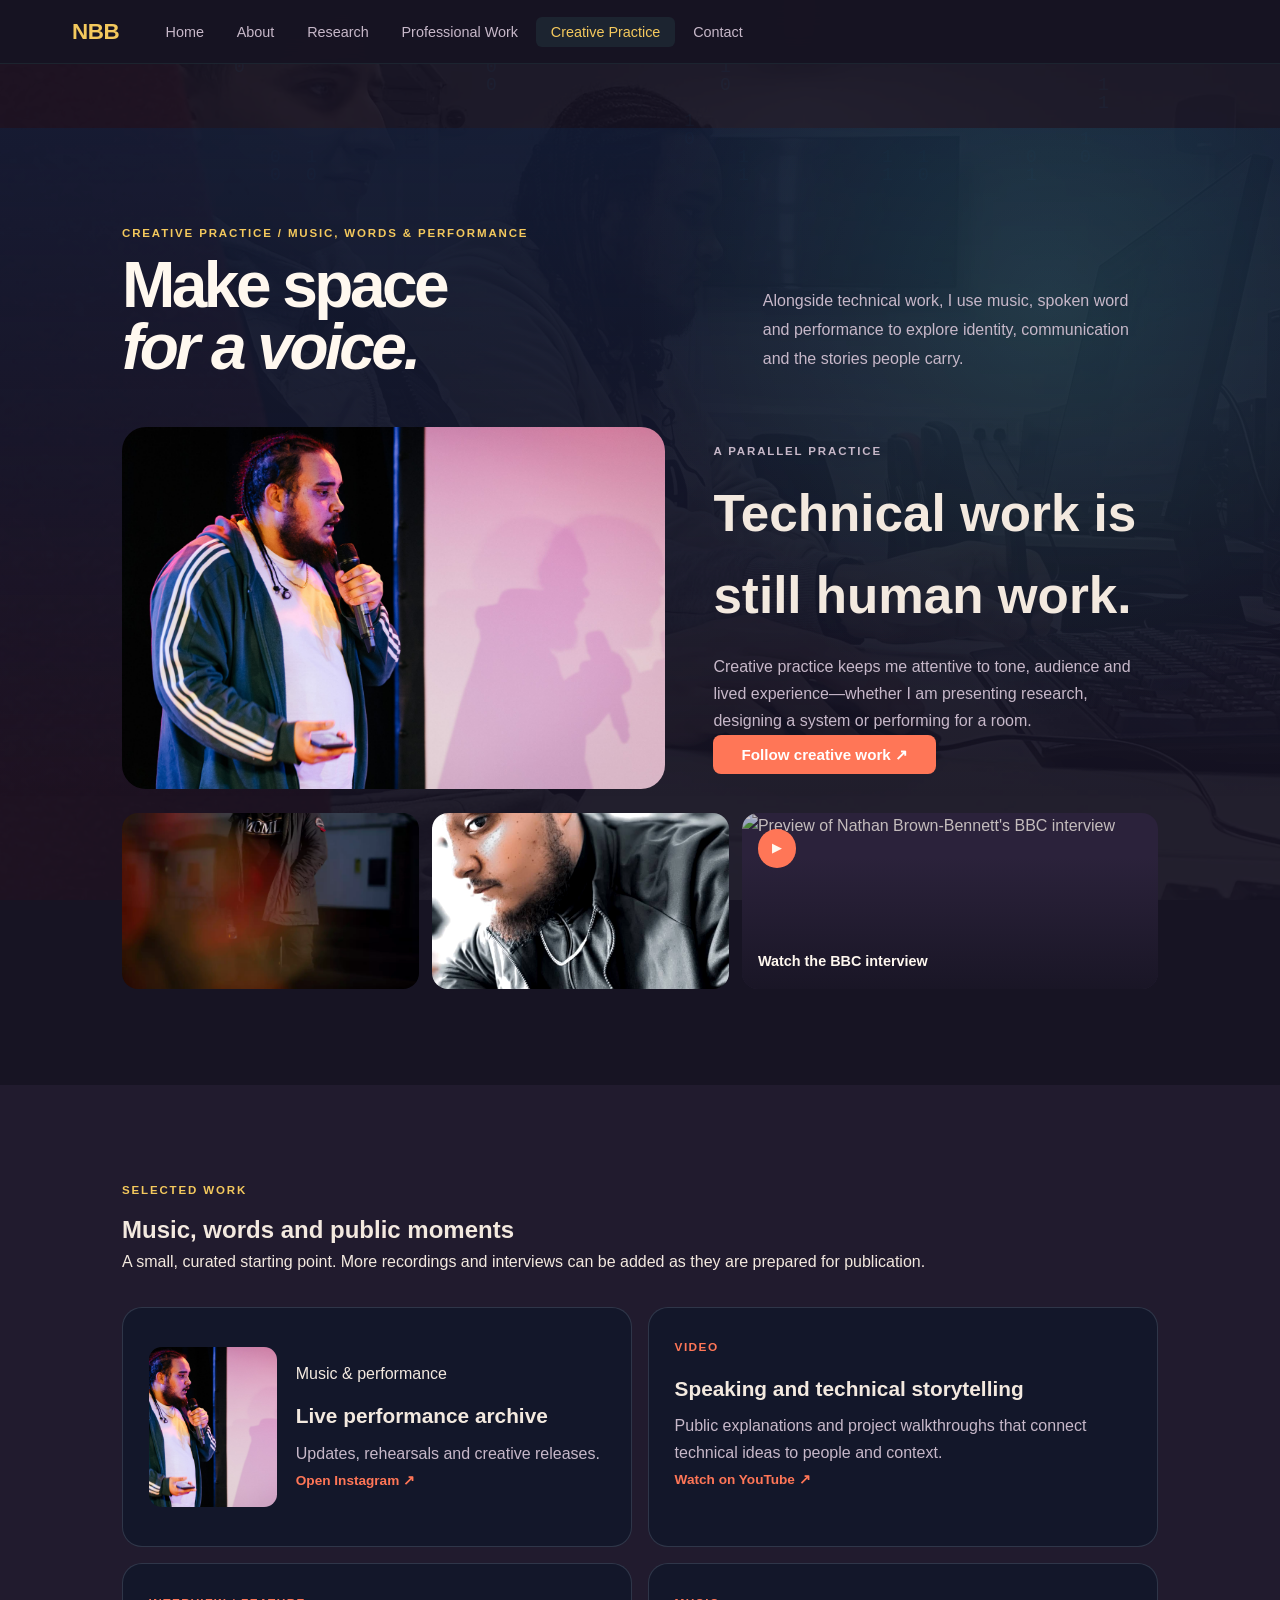
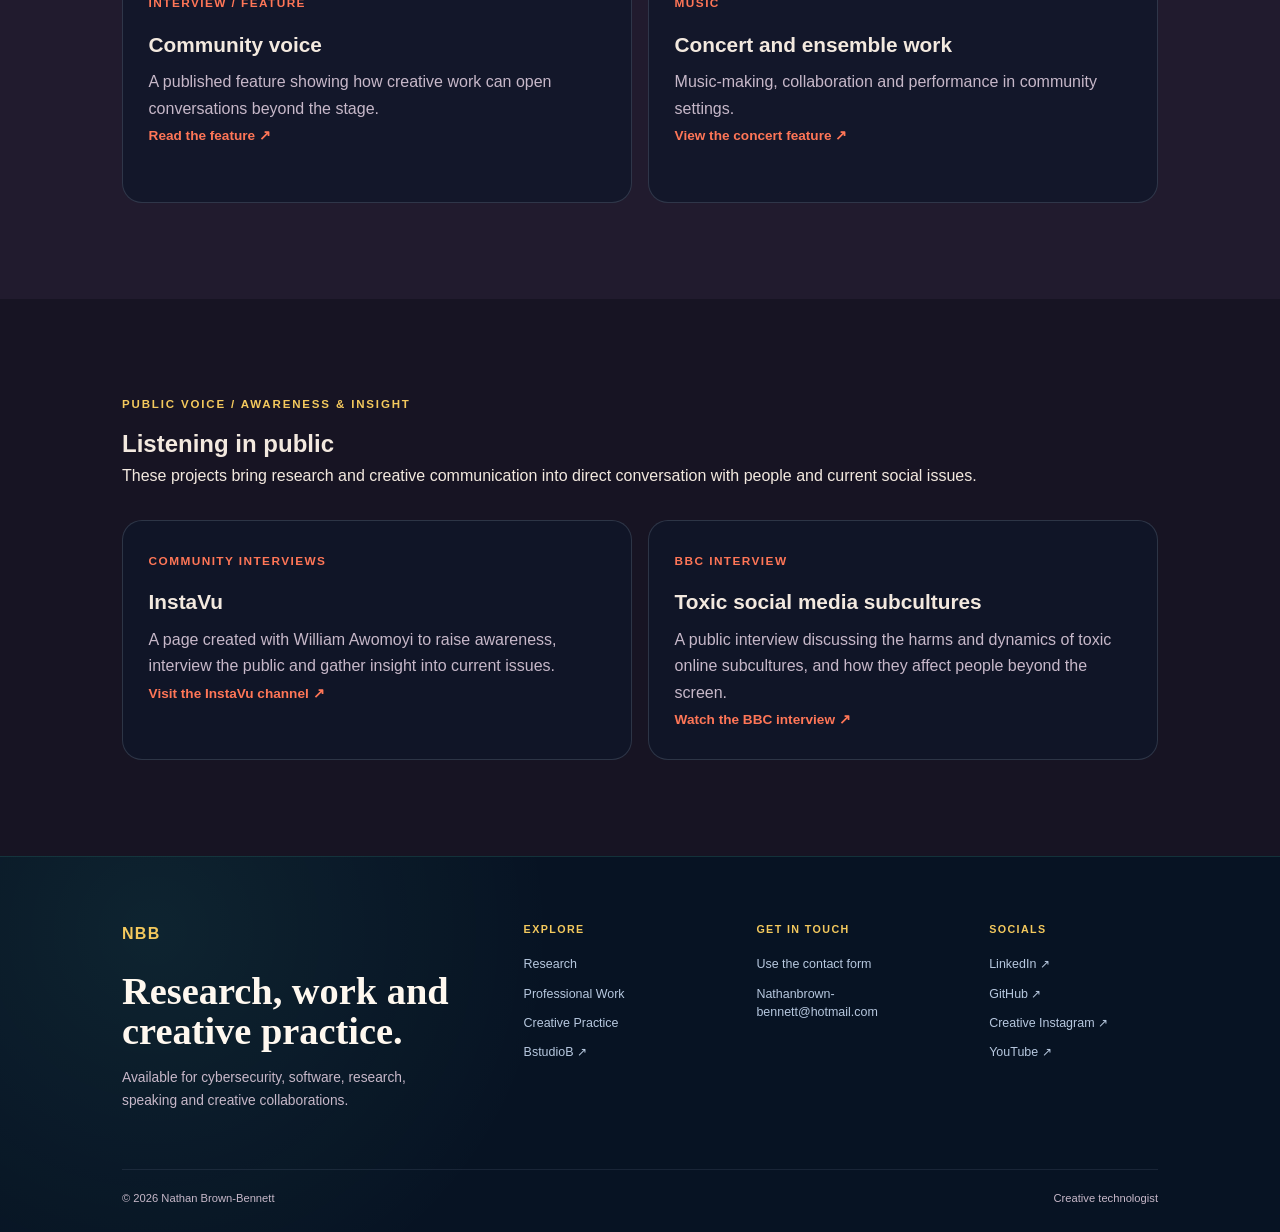
==== creative-practice.html @ 13ee7337 "Add expressive visual system and media-led creative page" ====
<!DOCTYPE html>
<html lang="en"><head><meta charset="UTF-8"><meta name="viewport" content="width=device-width, initial-scale=1.0"><title>Creative Practice — Nathan Brown-Bennett</title><meta name="description" content="Music, spoken word, performances, interviews and creative work by Nathan Brown-Bennett."><meta name="theme-color" content="#0a192f"><link rel="canonical" href="https://nathanbrownbennett.github.io/NathanBrown-Bennett/creative-practice.html"><link rel="icon" href="assets/logo.svg" type="image/svg+xml"><link rel="stylesheet" href="styles.css"></head>
<body id="top"><canvas id="matrix-bg" aria-hidden="true"></canvas><div id="background-fader" aria-hidden="true"></div>
<nav id="navbar" role="navigation" aria-label="Main navigation"><div class="nav-container"><a href="index.html" class="nav-logo" aria-label="Nathan Brown-Bennett — Home">NBB</a><ul class="nav-links" role="list"><li><a href="index.html">Home</a></li><li><a href="index.html#about">About</a></li><li><a href="research.html">Research</a></li><li><a href="professional-work.html">Professional Work</a></li><li><a href="creative-practice.html" aria-current="page">Creative Practice</a></li><li><a href="index.html#contact">Contact</a></li></ul><button class="hamburger" id="hamburger" aria-label="Toggle navigation menu" aria-expanded="false" aria-controls="mobile-nav"><span></span><span></span><span></span></button></div></nav>
<nav class="mobile-nav" id="mobile-nav" aria-label="Mobile navigation" aria-hidden="true"><ul role="list"><li><a href="index.html" class="mobile-nav-link">Home</a></li><li><a href="research.html" class="mobile-nav-link">Research</a></li><li><a href="professional-work.html" class="mobile-nav-link">Professional Work</a></li><li><a href="creative-practice.html" class="mobile-nav-link" aria-current="page">Creative Practice</a></li><li><a href="index.html#contact" class="mobile-nav-link">Contact</a></li></ul></nav>
<main id="main-content" class="standalone-main" tabindex="-1"><section class="section creative-hero-section"><div class="container"><div class="research-heading fade-in"><div><p class="projects-eyebrow">Creative practice / Music, words &amp; performance</p><h1 class="projects-statement">Make space<br><em>for a voice.</em></h1></div><p class="research-intro">Alongside technical work, I use music, spoken word and performance to explore identity, communication and the stories people carry.</p></div><div class="creative-feature"><figure class="creative-portrait fade-in"><img src="assets/Background_Images/performance.JPG" alt="Nathan Brown-Bennett performing on stage" loading="lazy" decoding="async"></figure><div class="creative-feature-copy fade-in"><p class="projects-eyebrow">A parallel practice</p><h2>Technical work is still human work.</h2><p>Creative practice keeps me attentive to tone, audience and lived experience—whether I am presenting research, designing a system or performing for a room.</p><a class="btn btn-primary" href="https://www.instagram.com/n.brown02/" target="_blank" rel="noopener">Follow creative work ↗</a></div></div><div class="creative-photo-strip" aria-label="Creative practice photo gallery"><img src="assets/Background_Images/standing.webp" alt="Nathan Brown-Bennett in a portrait setting" loading="lazy"><img src="assets/Background_Images/bw.JPG" alt="Black and white creative portrait" loading="lazy"><a class="creative-video-tile" href="https://youtu.be/M8S9Bp2-tac?is=MH3le7gIQFulHeWW" target="_blank" rel="noopener"><img src="https://img.youtube.com/vi/M8S9Bp2-tac/hqdefault.jpg" alt="Preview of Nathan Brown-Bennett's BBC interview"><span class="creative-play" aria-hidden="true">▶</span><strong>Watch the BBC interview</strong></a></div></div></section>
<section class="section section-alt"><div class="container"><div class="section-heading fade-in"><div><p class="projects-eyebrow">Selected work</p><h2>Music, words and public moments</h2></div><p>A small, curated starting point. More recordings and interviews can be added as they are prepared for publication.</p></div><div class="creative-grid"><a class="creative-card creative-card-image fade-in" href="https://www.instagram.com/n.brown02/" target="_blank" rel="noopener"><img src="assets/Background_Images/performance.JPG" alt="Performance photography"><div><span>Music &amp; performance</span><h3>Live performance archive</h3><p>Updates, rehearsals and creative releases.</p><b>Open Instagram ↗</b></div></a><a class="creative-card fade-in" href="https://youtu.be/2_rwCbVFsDY?si=COd9ZLzcPHIm7auT" target="_blank" rel="noopener"><span>Video</span><h3>Speaking and technical storytelling</h3><p>Public explanations and project walkthroughs that connect technical ideas to people and context.</p><b>Watch on YouTube ↗</b></a><a class="creative-card fade-in" href="https://www.croydonites.com/post/review-croydonbites" target="_blank" rel="noopener"><span>Interview / feature</span><h3>Community voice</h3><p>A published feature showing how creative work can open conversations beyond the stage.</p><b>Read the feature ↗</b></a><a class="creative-card fade-in" href="https://www.thecedarsschool.org.uk/cedars-music-concert/utm_sourcerssutm_mediumrssutm_campaign=cedars-music-concert" target="_blank" rel="noopener"><span>Music</span><h3>Concert and ensemble work</h3><p>Music-making, collaboration and performance in community settings.</p><b>View the concert feature ↗</b></a></div></div></section>
<section class="section public-voice-section"><div class="container"><div class="section-heading fade-in"><div><p class="projects-eyebrow">Public voice / Awareness &amp; insight</p><h2>Listening in public</h2></div><p>These projects bring research and creative communication into direct conversation with people and current social issues.</p></div><div class="creative-grid"><a class="creative-card fade-in" href="https://youtube.com/@instavu_1337?si=KPwT5nlYn38e6hPu" target="_blank" rel="noopener"><span>Community interviews</span><h3>InstaVu</h3><p>A page created with William Awomoyi to raise awareness, interview the public and gather insight into current issues.</p><b>Visit the InstaVu channel ↗</b></a><a class="creative-card fade-in" href="https://youtu.be/M8S9Bp2-tac?is=MH3le7gIQFulHeWW" target="_blank" rel="noopener"><span>BBC interview</span><h3>Toxic social media subcultures</h3><p>A public interview discussing the harms and dynamics of toxic online subcultures, and how they affect people beyond the screen.</p><b>Watch the BBC interview ↗</b></a></div></div></section></main>
<footer class="site-footer"><div class="container"><div class="footer-grid"><div class="footer-intro"><a class="footer-logo" href="index.html">NBB</a><h2>Research, work and creative practice.</h2><p>Available for cybersecurity, software, research, speaking and creative collaborations.</p></div><div class="footer-column"><p class="footer-label">Explore</p><a href="research.html">Research</a><a href="professional-work.html">Professional Work</a><a href="creative-practice.html" aria-current="page">Creative Practice</a><a href="https://bstudiob.co.uk/" target="_blank" rel="noopener">BstudioB ↗</a></div><div class="footer-column"><p class="footer-label">Get in touch</p><a href="index.html#contact">Use the contact form</a><a href="mailto:Nathanbrown-bennett@hotmail.com">Nathanbrown-bennett@hotmail.com</a></div><div class="footer-column footer-socials"><p class="footer-label">Socials</p><a href="https://www.linkedin.com/in/nathanbrown-bennett/" target="_blank" rel="noopener">LinkedIn ↗</a><a href="https://github.com/NathanBrownBennett" target="_blank" rel="noopener">GitHub ↗</a><a href="https://www.instagram.com/n.brown02/" target="_blank" rel="noopener">Creative Instagram ↗</a><a href="https://youtu.be/2_rwCbVFsDY?si=COd9ZLzcPHIm7auT" target="_blank" rel="noopener">YouTube ↗</a></div></div><div class="footer-bottom"><p>&copy; 2026 Nathan Brown-Bennett</p><p>Creative technologist</p></div></div></footer><a class="back-to-top" href="#top" aria-label="Back to top"><span aria-hidden="true">↑</span></a><script src="script.js"></script><script src="matrix-bg.js"></script></body></html>
---- styles.css ----
/* ============================================================
   Design Tokens
   ============================================================ */
:root {
  --bg:          #171423;
  --bg-alt:      #211b2e;
  --card:        #2b223b;
  --card-border: rgba(255, 255, 255, 0.07);
  --accent:      #ff7657;
  --accent-dark: #c85243;
  --accent2:     #f4c95d;
  --text:        #f3e9df;
  --text-muted:  #c7b8c9;
  --white:       #fff8ef;
  --nav-h:       64px;
  --radius:      12px;
  --shadow:      0 4px 24px rgba(0, 0, 0, 0.35);
  --shadow-lg:   0 8px 40px rgba(0, 0, 0, 0.45);
  --transition:  0.25s ease;
}

/* Personal portfolio routes */
.work-path-creative { background:linear-gradient(145deg,rgba(117,87,171,.18),rgba(10,25,47,.72)); }
.capability-grid { display:grid; grid-template-columns:repeat(4,1fr); gap:1rem; margin-top:3rem; }
.capability-card { padding:1.5rem; border:1px solid rgba(148,163,184,.22); border-radius:1.25rem; background:rgba(15,23,42,.72); min-height:12rem; }
.capability-card > span,.creative-card > span { color:var(--accent,#38bdf8); font-size:.74rem; font-weight:700; letter-spacing:.12em; text-transform:uppercase; }
.capability-card h2 { margin:.9rem 0 .6rem; font-size:1.2rem; }
.capability-card p,.creative-card p { color:var(--text-muted); line-height:1.65; }
.professional-timeline { display:grid; gap:0; margin-top:2rem; }
.professional-role { display:grid; grid-template-columns:12rem 1fr; gap:2rem; padding:1.5rem 0; border-top:1px solid rgba(148,163,184,.22); }
.professional-role time { color:var(--accent,#38bdf8); font-size:.8rem; text-transform:uppercase; letter-spacing:.08em; }
.professional-role h3 { margin:0 0 .3rem; font-size:1.3rem; }
.professional-role p { max-width:48rem; color:var(--text-muted); line-height:1.65; }
.professional-cta { margin-top:3rem; padding:2rem; border:1px solid rgba(56,189,248,.3); border-radius:1.25rem; background:linear-gradient(135deg,rgba(14,116,144,.18),rgba(15,23,42,.72)); }
.professional-cta h2 { margin-top:0; }
.professional-cta .btn { margin:.5rem .5rem 0 0; }
.creative-feature { display:grid; grid-template-columns:minmax(0,1.1fr) minmax(0,.9fr); gap:3rem; align-items:center; margin-top:3rem; }
.creative-hero-section { background:radial-gradient(circle at 82% 18%,rgba(100,255,218,.12),transparent 26rem),linear-gradient(180deg,rgba(17,34,64,.55),transparent 70%); }
.creative-hero-section .research-heading,.professional-hero .research-heading { align-items:end; }
.creative-hero-section .research-intro,.professional-hero .research-intro { max-width:34rem; }
.creative-portrait { margin:0; border-radius:1.5rem; overflow:hidden; max-height:34rem; }
.creative-portrait img { width:100%; height:100%; object-fit:cover; object-position:center; display:block; }
.creative-photo-strip { display:grid; grid-template-columns:1fr 1fr 1.4fr; gap:.8rem; margin-top:1.5rem; }
.creative-photo-strip > img,.creative-video-tile { width:100%; height:11rem; object-fit:cover; border-radius:1rem; }
.creative-photo-strip > img { filter:saturate(1.08) contrast(1.03); }
.creative-video-tile { position:relative; display:flex; align-items:flex-end; overflow:hidden; color:#fff8ef; background:#2b223b; }
.creative-video-tile img { position:absolute; inset:0; width:100%; height:100%; object-fit:cover; opacity:.72; transition:transform .3s ease,opacity .3s ease; }
.creative-video-tile::after { content:''; position:absolute; inset:0; background:linear-gradient(180deg,transparent 25%,rgba(23,20,35,.88)); }
.creative-video-tile strong { position:relative; z-index:1; padding:1rem; font-size:.9rem; }
.creative-play { position:absolute; z-index:1; left:1rem; top:1rem; display:grid; place-items:center; width:2.4rem; height:2.4rem; border-radius:50%; background:var(--accent); color:#fff8ef; font-size:.8rem; }
.creative-video-tile:hover img { transform:scale(1.05); opacity:.9; }
.creative-feature-copy h2 { font-size:clamp(2rem,4vw,3.5rem); margin:.7rem 0 1rem; }
.creative-feature-copy p { color:var(--text-muted); line-height:1.7; max-width:34rem; }
.creative-grid { display:grid; grid-template-columns:repeat(2,1fr); gap:1rem; margin-top:2rem; }
.creative-card { display:block; min-height:15rem; padding:1.6rem; border:1px solid rgba(148,163,184,.22); border-radius:1.25rem; background:rgba(15,23,42,.72); transition:transform .25s ease,border-color .25s ease; }
.creative-card:focus-visible,.work-path:focus-visible,.capability-card:focus-visible { outline:2px solid var(--accent2); outline-offset:4px; }
.creative-card:hover { transform:translateY(-4px); border-color:rgba(56,189,248,.65); }
.creative-card h3 { margin:.8rem 0 .5rem; font-size:1.3rem; }
.creative-card b { color:var(--accent,#38bdf8); font-size:.85rem; }
.creative-card-image { display:grid; grid-template-columns:8rem 1fr; gap:1.2rem; align-items:center; }
.creative-card-image img { width:8rem; height:10rem; object-fit:cover; border-radius:.8rem; }
@media (max-width:900px) { .capability-grid { grid-template-columns:repeat(2,1fr); } .creative-feature { grid-template-columns:1fr; gap:1.5rem; } }
@media (max-width:620px) { .capability-grid,.creative-grid { grid-template-columns:1fr; } .professional-role { grid-template-columns:1fr; gap:.6rem; } .creative-card-image { grid-template-columns:6rem 1fr; } .creative-card-image img { width:6rem; height:8rem; } .creative-photo-strip { grid-template-columns:1fr 1fr; } .creative-video-tile { grid-column:1 / -1; } }

/* ============================================================
   Reset / Base
   ============================================================ */
*, *::before, *::after {
  box-sizing: border-box;
  margin: 0;
  padding: 0;
}

html {
  scroll-behavior: smooth;
}

body {
  background: var(--bg);
  font-family: 'Inter', Arial, sans-serif;
  color: var(--text);
  line-height: 1.6;
  overflow-x: hidden;
  min-height: 100vh;
}

a {
  color: inherit;
  text-decoration: none;
}

a:focus-visible,
button:focus-visible {
  outline: 2px solid var(--accent2);
  outline-offset: 3px;
}

#main-content:focus {
  outline: none;
}

img {
  max-width: 100%;
  height: auto;
  display: block;
}

ul {
  list-style: none;
}

/* ============================================================
   Background layers
   ============================================================ */
#matrix-bg {
  position: fixed;
  inset: 0;
  width: 100vw;
  height: 100vh;
  z-index: 0;
  pointer-events: none;
  /* Very subtle — keeps the cybersecurity aesthetic without distracting from content */
  opacity: 0.05;
}

#background-fader {
  position: fixed;
  inset: 0;
  width: 100vw;
  height: 100vh;
  z-index: 0;
  background-size: cover;
  background-position: center;
  background-repeat: no-repeat;
  opacity: 0.06;
  transition: opacity 1.2s cubic-bezier(0.4, 0, 0.2, 1);
  pointer-events: none;
}

#background-fader.fade-out {
  opacity: 0;
}

body > *:not(#matrix-bg):not(#background-fader) {
  position: relative;
  z-index: 1;
}

.home-page #projects,
.home-page #research,
.home-page #updates {
  display: none !important;
}

/* ============================================================
   Navigation
   ============================================================ */
#navbar {
  position: fixed;
  top: 0;
  left: 0;
  right: 0;
  height: var(--nav-h);
  background: rgba(23, 20, 35, 0.94);
  backdrop-filter: blur(14px);
  -webkit-backdrop-filter: blur(14px);
  border-bottom: 1px solid rgba(100, 255, 218, 0.07);
  z-index: 1000;
  transition: box-shadow var(--transition);
  isolation: isolate;
}

#navbar.scrolled {
  box-shadow: 0 4px 20px rgba(0, 0, 0, 0.3);
}

.nav-container {
  max-width: 1200px;
  height: 100%;
  margin: 0 auto;
  padding: 0 2rem;
  display: flex;
  align-items: center;
  gap: 2rem;
  min-width: 0;
}

.nav-logo {
  font-size: 1.4rem;
  font-weight: 900;
  color: var(--accent2);
  letter-spacing: -0.02em;
  flex-shrink: 0;
  transition: opacity var(--transition);
}

.nav-logo:hover {
  opacity: 0.8;
}

.nav-links {
  display: flex;
  gap: 0.25rem;
  flex: 1;
}

.nav-links a {
  color: var(--text-muted);
  font-size: 0.9rem;
  font-weight: 500;
  padding: 0.45rem 0.9rem;
  border-radius: 6px;
  transition: color var(--transition), background var(--transition);
}

.nav-links a:hover,
.nav-links a[aria-current="location"],
.nav-links a[aria-current="page"] {
  color: var(--accent2);
  background: rgba(100, 255, 218, 0.07);
}

.nav-social {
  display: flex;
  gap: 1rem;
  align-items: center;
}

.nav-icon-link {
  width: 30px;
  height: 30px;
  display: inline-flex;
  align-items: center;
  justify-content: center;
  flex-shrink: 0;
}

.nav-icon-link svg {
  width: 100%;
  height: 100%;
  fill: var(--text-muted);
  transition: fill var(--transition);
}

.nav-icon-link:hover svg {
  fill: var(--accent2);
}

/* Hamburger */
.hamburger {
  display: none;
  flex-direction: column;
  gap: 5px;
  background: none;
  border: none;
  cursor: pointer;
  padding: 6px;
  margin-left: auto;
  flex-shrink: 0;
}

.hamburger span {
  display: block;
  width: 24px;
  height: 2px;
  background: var(--text);
  border-radius: 2px;
  transition: transform var(--transition), opacity var(--transition);
}

.hamburger.active span:nth-child(1) {
  transform: translateY(7px) rotate(45deg);
}

.hamburger.active span:nth-child(2) {
  opacity: 0;
}

.hamburger.active span:nth-child(3) {
  transform: translateY(-7px) rotate(-45deg);
}

/* Mobile nav */
.mobile-nav {
  display: none;
  position: fixed;
  top: var(--nav-h);
  left: 0;
  right: 0;
  background: #171423;
  backdrop-filter: blur(14px);
  -webkit-backdrop-filter: blur(14px);
  border-bottom: 1px solid rgba(100, 255, 218, 0.08);
  z-index: 999;
  padding: 0.5rem 0 1rem;
  max-height: calc(100dvh - var(--nav-h));
  overflow-y: auto;
  overscroll-behavior: contain;
  box-shadow: 0 18px 32px rgba(0, 0, 0, 0.28);
}

.mobile-nav.open {
  display: block;
}

.mobile-nav ul {
  display: flex;
  flex-direction: column;
}

.mobile-nav-link {
  display: block;
  padding: 1.05rem 2rem;
  color: var(--text);
  font-size: 1.05rem;
  font-weight: 500;
  border-bottom: 1px solid rgba(255, 255, 255, 0.05);
  transition: color var(--transition), background var(--transition);
}

body.nav-open { overflow: hidden; }

.mobile-nav-link:hover,
.mobile-nav-link[aria-current="location"],
.mobile-nav-link[aria-current="page"] {
  color: var(--accent2);
  background: rgba(100, 255, 218, 0.05);
}

.mobile-nav-social {
  display: flex;
  gap: 1.5rem;
  padding: 1rem 2rem 0;
}

.mobile-nav-social .nav-icon-link {
  width: 26px;
  height: 26px;
}

/* ============================================================
   Shared layout helpers
   ============================================================ */
.container {
  max-width: 1100px;
  margin: 0 auto;
  padding: 0 2rem;
}

.section {
  padding: 6rem 0;
  scroll-margin-top: var(--nav-h);
}

.section-alt {
  background: var(--bg-alt);
}

.section-title {
  font-size: clamp(1.8rem, 4vw, 2.6rem);
  font-weight: 900;
  color: var(--white);
  margin-bottom: 0.6rem;
  display: inline-block;
  position: relative;
}

.section-title::after {
  content: '';
  display: block;
  margin-top: 0.45rem;
  width: 56px;
  height: 3px;
  background: var(--accent2);
  border-radius: 2px;
}

.section-subtitle {
  color: var(--text-muted);
  font-size: 1rem;
  margin-bottom: 2.5rem;
  max-width: 640px;
  line-height: 1.7;
}

.subsection-title {
  font-size: 1.2rem;
  font-weight: 700;
  color: var(--text);
  margin: 2.5rem 0 1.25rem;
  padding-left: 0.75rem;
  border-left: 3px solid var(--accent);
}

/* ============================================================
   Work directory
   ============================================================ */
.work-directory {
  background:
    radial-gradient(circle at 15% 15%, rgba(100, 255, 218, 0.08), transparent 28rem),
    linear-gradient(180deg, rgba(44, 31, 55, 0.96), rgba(23, 20, 35, 0.98));
  border-bottom: 1px solid rgba(136, 146, 176, 0.1);
  border-top: 1px solid rgba(136, 146, 176, 0.1);
}

.work-directory-heading {
  margin-bottom: 2rem;
  max-width: 760px;
}

.work-directory-heading h2 {
  color: var(--white);
  font-size: clamp(2rem, 4vw, 3.5rem);
  font-weight: 900;
  letter-spacing: -0.045em;
  line-height: 1.02;
  margin-bottom: 1rem;
}

.work-directory-heading > p:last-child {
  color: var(--text-muted);
  line-height: 1.75;
  max-width: 680px;
}

.work-paths {
  display: grid;
  gap: 1rem;
  grid-template-columns: repeat(2, minmax(0, 1fr));
}

.work-path {
  background: linear-gradient(145deg, rgba(24, 44, 74, 0.96), rgba(10, 28, 50, 0.98));
  border: 1px solid rgba(136, 146, 176, 0.2);
  border-radius: 18px;
  display: flex;
  flex-direction: column;
  min-height: 310px;
  overflow: hidden;
  padding: clamp(1.5rem, 4vw, 2.5rem);
  position: relative;
  transition: border-color var(--transition), box-shadow var(--transition), transform var(--transition);
}

.work-path::before {
  background: var(--path-accent);
  content: '';
  height: 3px;
  inset: 0 0 auto;
  position: absolute;
}

.work-path-projects {
  --path-accent: #f4c95d;
}

.work-path-research {
  --path-accent: #ff7657;
}

.work-path-creative {
  --path-accent: #c084fc;
  background: linear-gradient(145deg, rgba(70, 39, 83, 0.96), rgba(30, 23, 45, 0.98));
}

.work-path:hover {
  border-color: var(--path-accent);
  box-shadow: 0 18px 45px rgba(0, 0, 0, 0.28);
  transform: translateY(-4px);
}

.work-path-number {
  color: var(--path-accent);
  font-size: 0.78rem;
  font-weight: 900;
  letter-spacing: 0.14em;
  margin-bottom: 2.5rem;
}

.work-path-meta {
  color: var(--text-muted);
  font-size: 0.7rem;
  font-weight: 800;
  letter-spacing: 0.1em;
  margin-bottom: 0.65rem;
  text-transform: uppercase;
}

.work-path h3 {
  color: var(--white);
  font-family: 'Playfair Display', Georgia, serif;
  font-size: clamp(2rem, 4vw, 3rem);
  line-height: 1;
  margin-bottom: 1rem;
}

.work-path > p:not(.work-path-meta) {
  color: var(--text-muted);
  line-height: 1.7;
  max-width: 520px;
}

.work-path-action {
  color: var(--path-accent);
  font-size: 0.86rem;
  font-weight: 800;
  margin-top: auto;
  padding-top: 1.5rem;
}

.section-next-link {
  align-items: center;
  border-top: 1px solid rgba(136, 146, 176, 0.18);
  display: flex;
  justify-content: space-between;
  margin-top: 4rem;
  padding: 1.5rem 0 0;
}

.section-next-link > span {
  color: var(--text-muted);
  font-size: 0.72rem;
  font-weight: 800;
  letter-spacing: 0.12em;
  text-transform: uppercase;
}

.section-next-link strong {
  color: var(--accent2);
  font-size: clamp(1rem, 2vw, 1.25rem);
}

.section-next-link:hover strong {
  text-decoration: underline;
  text-underline-offset: 0.3em;
}

.back-to-top {
  align-items: center;
  background: rgba(17, 34, 64, 0.94);
  border: 1px solid rgba(100, 255, 218, 0.45);
  border-radius: 999px;
  bottom: 1.25rem;
  color: var(--accent2);
  display: flex;
  height: 44px;
  justify-content: center;
  opacity: 0;
  pointer-events: none;
  position: fixed;
  right: 1.25rem;
  transform: translateY(10px);
  transition: opacity var(--transition), transform var(--transition), background var(--transition);
  width: 44px;
  z-index: 900;
}

body > .back-to-top {
  position: fixed !important;
}

.back-to-top.visible {
  opacity: 1;
  pointer-events: auto;
  transform: none;
}

.back-to-top:hover {
  background: rgba(100, 255, 218, 0.12);
}

/* Buttons */
.btn {
  display: inline-flex;
  align-items: center;
  gap: 0.5rem;
  padding: 0.75rem 1.75rem;
  border-radius: 8px;
  font-family: 'Inter', Arial, sans-serif;
  font-size: 0.95rem;
  font-weight: 600;
  cursor: pointer;
  transition: all var(--transition);
  border: none;
  text-decoration: none;
  line-height: 1;
  white-space: nowrap;
}

.btn-primary {
  background: var(--accent);
  color: #fff;
}

.btn-primary:hover {
  background: var(--accent-dark);
  transform: translateY(-2px);
  box-shadow: 0 6px 20px rgba(0, 122, 204, 0.4);
}

.btn-outline {
  background: transparent;
  color: var(--accent2);
  border: 1.5px solid var(--accent2);
}

.btn-outline:hover {
  background: rgba(100, 255, 218, 0.08);
  transform: translateY(-2px);
}

/* Content remains visible without JavaScript; animation is progressive enhancement. */
.js .fade-in {
  opacity: 0;
  transform: translate3d(0, 24px, 0) scale(0.985);
  transition: opacity 0.48s cubic-bezier(0.22, 1, 0.36, 1),
    transform 0.62s cubic-bezier(0.22, 1, 0.36, 1);
  will-change: opacity, transform;
}

.js .fade-in.visible {
  opacity: 1;
  transform: translate3d(0, 0, 0) scale(1);
  will-change: auto;
}

/* ============================================================
   Hero Section
   ============================================================ */
.hero-section {
  min-height: 100vh;
  display: flex;
  align-items: center;
  padding-top: var(--nav-h);
  scroll-margin-top: 0;
}

.hero-content {
  max-width: 1100px;
  width: 100%;
  margin: 0 auto;
  padding: 3rem 2rem;
  display: flex;
  align-items: center;
  gap: 4rem;
}

.hero-image-wrap {
  flex-shrink: 0;
}

.hero-profile-pic {
  width: 260px;
  height: 260px;
  object-fit: cover;
  object-position: center top;
  border-radius: 20px;
  box-shadow: var(--shadow-lg);
  border: 2px solid rgba(100, 255, 218, 0.2);
}

.hero-text {
  flex: 1;
}

.hero-greeting {
  color: var(--accent2);
  font-size: 1.05rem;
  font-weight: 500;
  margin-bottom: 0.5rem;
  font-family: 'Inter', monospace;
}

.hero-text h1 {
  font-size: clamp(2rem, 5vw, 3.4rem);
  font-weight: 900;
  color: var(--white);
  line-height: 1.1;
  margin-bottom: 0.8rem;
}

.hero-qualification {
  font-family: 'Playfair Display', serif;
  font-size: 0.6em;
  color: var(--accent2);
  font-weight: 700;
}

.hero-subtitle {
  font-size: clamp(1rem, 2.5vw, 1.25rem);
  color: var(--text);
  margin-bottom: 0.4rem;
  font-weight: 500;
}

.hero-location {
  font-size: 0.9rem;
  color: var(--text-muted);
  margin-bottom: 2rem;
}

.hero-actions {
  display: flex;
  gap: 1rem;
  flex-wrap: wrap;
}

/* ============================================================
   About Section
   ============================================================ */
.about-grid {
  align-items: start;
  display: grid;
  gap: clamp(2rem, 5vw, 4rem);
  grid-template-columns: minmax(0, 0.9fr) minmax(0, 1.1fr);
}

.about-bio p {
  color: var(--text);
  font-size: 1.05rem;
  line-height: 1.75;
  margin-bottom: 1.2rem;
}

.about-cv-btn {
  margin-top: 0.5rem;
}

.about-experience {
  min-width: 0;
}

.about-experience > h3 {
  color: var(--white);
  font-size: 1.35rem;
  margin-bottom: 0.45rem;
}

.about-experience > p {
  color: var(--text-muted);
  font-size: 0.9rem;
  line-height: 1.65;
  margin-bottom: 1rem;
}

/* ============================================================
   Graduation milestone
   ============================================================ */
.graduation-section {
  padding-top: 1rem;
}

.graduation-card {
  background:
    radial-gradient(circle at 88% 18%, rgba(100, 255, 218, 0.16), transparent 22rem),
    linear-gradient(135deg, rgba(18, 44, 72, 0.96), rgba(7, 21, 39, 0.98));
  border: 1px solid rgba(100, 255, 218, 0.24);
  border-radius: 24px;
  box-shadow: var(--shadow-lg);
  display: grid;
  grid-template-columns: minmax(230px, 0.42fr) minmax(0, 0.58fr);
  min-height: 420px;
  overflow: hidden;
}

.graduation-image {
  background: #071425;
  margin: 0;
  min-height: 420px;
  overflow: hidden;
}

.graduation-image img {
  display: block;
  height: 100%;
  object-fit: cover;
  object-position: center 38%;
  width: 100%;
}

.graduation-copy {
  align-self: center;
  max-width: 650px;
  padding: clamp(2rem, 5vw, 4.5rem);
}

.graduation-copy h2 {
  color: var(--white);
  font-family: 'Playfair Display', serif;
  font-size: clamp(2.25rem, 4vw, 4rem);
  line-height: 1.02;
  margin: 0 0 1.25rem;
}

.graduation-copy > p:not(.projects-eyebrow) {
  color: var(--text);
  font-size: 1rem;
  line-height: 1.75;
  margin: 0 0 1rem;
}

.graduation-copy .research-text-link {
  display: inline-block;
  margin-top: 0.55rem;
}

/* ============================================================
   Experience
   ============================================================ */
.experience-disclosure {
  background: rgba(17, 34, 64, 0.55);
  border: 1px solid rgba(136, 146, 176, 0.18);
  border-radius: 14px;
  overflow: hidden;
}

.experience-disclosure summary {
  align-items: center;
  color: var(--white);
  cursor: pointer;
  display: flex;
  font-size: 1rem;
  font-weight: 800;
  justify-content: space-between;
  min-height: 68px;
  padding: 1.15rem 1.35rem;
  transition: background var(--transition), color var(--transition);
}

.experience-disclosure summary:hover,
.experience-disclosure summary:focus-visible {
  background: rgba(100, 255, 218, 0.06);
  color: var(--accent2);
}

.experience-disclosure summary::marker {
  color: var(--accent2);
}

.experience-disclosure[open] summary {
  border-bottom: 1px solid rgba(136, 146, 176, 0.18);
}

.experience-disclosure-count {
  color: var(--text-muted);
  font-size: 0.72rem;
  font-weight: 700;
  letter-spacing: 0.04em;
}

.experience-disclosure-meta {
  align-items: center;
  display: flex;
  gap: 1rem;
}

.experience-disclosure-state {
  color: var(--accent2);
  font-size: 0.68rem;
  font-weight: 800;
  letter-spacing: 0.08em;
  text-transform: uppercase;
}

.experience-state-open {
  display: none;
}

.experience-disclosure[open] .experience-state-closed {
  display: none;
}

.experience-disclosure[open] .experience-state-open {
  display: inline;
}

.experience-list {
  padding: 0 1.35rem;
}

.experience-item {
  border-bottom: 1px solid rgba(136, 146, 176, 0.18);
  display: grid;
  gap: 2rem;
  grid-template-columns: minmax(145px, 0.35fr) minmax(0, 1fr);
  padding: 1.55rem 0;
}

.experience-item time,
.experience-item > div:first-child span {
  color: var(--accent2);
  display: block;
  font-size: 0.72rem;
  font-weight: 800;
  letter-spacing: 0.04em;
  text-transform: uppercase;
}

.experience-item > div:first-child span {
  color: var(--text-muted);
  font-size: 0.62rem;
  margin-top: 0.3rem;
}

.experience-item h4 {
  color: var(--white);
  font-size: 1.05rem;
  line-height: 1.35;
}

.experience-company {
  color: var(--accent2);
  font-size: 0.78rem;
  font-weight: 700;
  margin: 0.2rem 0 0.55rem;
}

.experience-item > div:last-child > p:last-child {
  color: var(--text-muted);
  font-size: 0.86rem;
  line-height: 1.7;
  max-width: 760px;
}

/* ============================================================
   Projects Section
   ============================================================ */
.projects-carousel-wrap {
  position: relative;
  padding: 0 3rem;
  overflow: hidden;
}

.projects-carousel-track-wrap {
  overflow: hidden;
}

.carousel-track {
  display: flex;
  gap: 1.4rem;
  transition: transform 0.5s cubic-bezier(0.77, 0, 0.18, 1);
}

/* Base project card */
.project-card {
  background: var(--card);
  border-radius: var(--radius);
  padding: 1.5rem 1.25rem;
  min-width: 240px;
  max-width: 260px;
  flex-shrink: 0;
  cursor: pointer;
  border: 1px solid var(--card-border);
  transition: transform var(--transition), box-shadow var(--transition), border-color var(--transition);
}

.project-card:focus-visible {
  outline: 2px solid var(--accent2);
  outline-offset: 3px;
}

.project-card:hover {
  transform: translateY(-5px);
  box-shadow: var(--shadow);
  border-color: var(--accent);
}

.project-card h3 {
  font-size: 1rem;
  font-weight: 700;
  color: var(--white);
  margin-bottom: 0.6rem;
  line-height: 1.3;
}

.project-card p {
  font-size: 0.85rem;
  color: var(--text-muted);
  line-height: 1.5;
}

/* Themed main project card */
.themed-card {
  border-top: 3px solid var(--card-accent, #007acc);
  border-left: 1px solid var(--card-border);
  border-right: 1px solid var(--card-border);
  border-bottom: 1px solid var(--card-border);
  display: flex;
  flex-direction: column;
  gap: 0.5rem;
  padding: 1.4rem 1.25rem 1.25rem;
}

.themed-card:hover {
  border-top-color: var(--card-accent, #007acc);
  box-shadow: 0 8px 32px rgba(0, 0, 0, 0.45), 0 0 0 1px var(--card-accent, #007acc);
}

.project-card-emoji {
  font-size: 2rem;
  margin-bottom: 0.25rem;
  line-height: 1;
}

.project-card-media {
  width: 100%;
  height: 96px;
  border-radius: 10px;
  overflow: hidden;
  margin-bottom: 0.45rem;
  border: 1px solid rgba(255, 255, 255, 0.14);
  background: rgba(255, 255, 255, 0.04);
}

.project-card-logo {
  width: 100%;
  height: 100%;
  object-fit: cover;
}

.project-card-fallback {
  width: 100%;
  height: 100%;
  display: flex;
  align-items: center;
  justify-content: center;
  font-size: 1.35rem;
  font-weight: 800;
  letter-spacing: 0.06em;
  color: #fff;
  text-transform: uppercase;
}

.project-card-title {
  font-size: 1.05rem;
  font-weight: 700;
  color: var(--white);
  line-height: 1.25;
  margin: 0;
}

.project-card-tagline {
  font-size: 0.82rem;
  color: var(--text-muted);
  line-height: 1.45;
  margin: 0;
  flex: 1;
}

.project-card-tags {
  display: flex;
  flex-wrap: wrap;
  gap: 0.4rem;
  margin-top: 0.2rem;
}

.tech-tag-sm {
  font-size: 0.68rem;
  font-weight: 600;
  padding: 0.2rem 0.55rem;
  border-radius: 20px;
  background: rgba(255, 255, 255, 0.07);
  color: var(--text-muted);
  white-space: nowrap;
  border: 1px solid rgba(255, 255, 255, 0.09);
}

.project-card-explore {
  font-size: 0.82rem;
  font-weight: 600;
  margin-top: 0.4rem;
  display: inline-block;
  opacity: 0.85;
  transition: opacity var(--transition);
}

.themed-card:hover .project-card-explore {
  opacity: 1;
}

/* Carousel arrows */
.carousel-arrow {
  position: absolute;
  top: 50%;
  transform: translateY(-50%);
  background: var(--card);
  border: 1px solid var(--card-border);
  color: var(--accent2);
  font-size: 2rem;
  width: 44px;
  height: 44px;
  border-radius: 50%;
  display: flex;
  align-items: center;
  justify-content: center;
  cursor: pointer;
  z-index: 10;
  transition: background var(--transition), border-color var(--transition), transform var(--transition);
  line-height: 1;
}

.carousel-arrow:hover {
  background: var(--accent);
  border-color: var(--accent);
  color: #fff;
  transform: translateY(-50%) scale(1.1);
}

.carousel-arrow.prev { left: 0; }
.carousel-arrow.next { right: 0; }

/* Side projects grid */
.side-projects-grid {
  display: grid;
  grid-template-columns: repeat(3, 1fr);
  gap: 1.2rem;
  margin-top: 0.5rem;
}

.side-project-filters {
  display: flex;
  flex-wrap: wrap;
  gap: 0.6rem;
  margin: 0.4rem 0 1rem;
}

.side-filter-btn {
  display: inline-flex;
  align-items: center;
  gap: 0.45rem;
  border: 1px solid rgba(255, 255, 255, 0.18);
  color: var(--text-muted);
  background: rgba(255, 255, 255, 0.03);
  border-radius: 999px;
  padding: 0.38rem 0.86rem;
  font-size: 0.78rem;
  font-weight: 600;
  letter-spacing: 0.02em;
  cursor: pointer;
  transition: background var(--transition), color var(--transition), border-color var(--transition), transform var(--transition);
}

.side-filter-btn:hover {
  transform: translateY(-1px);
  color: var(--white);
  border-color: var(--accent2);
}

.side-filter-btn.active {
  color: #001419;
  background: var(--accent2);
  border-color: var(--accent2);
}

.side-filter-label {
  line-height: 1;
}

.side-filter-count {
  display: inline-flex;
  align-items: center;
  justify-content: center;
  min-width: 1.55rem;
  height: 1.25rem;
  padding: 0 0.35rem;
  border-radius: 999px;
  font-size: 0.7rem;
  font-weight: 700;
  line-height: 1;
  background: rgba(255, 255, 255, 0.12);
  color: var(--white);
}

.side-filter-btn.active .side-filter-count {
  background: rgba(0, 20, 25, 0.24);
  color: #001419;
}

.side-project-card {
  color: inherit;
  font: inherit;
  position: relative;
  border-left: 3px solid var(--side-accent, var(--accent));
  max-width: none;
  min-width: 0;
  overflow: hidden;
  text-align: left;
  width: 100%;
}

.side-project-card::after {
  content: '';
  position: absolute;
  inset: 0;
  background: linear-gradient(165deg, color-mix(in srgb, var(--side-accent, #64ffda) 12%, transparent) 0%, transparent 48%);
  pointer-events: none;
}

.side-card-head {
  display: flex;
  justify-content: space-between;
  align-items: center;
  gap: 0.5rem;
  margin-bottom: 0.6rem;
  position: relative;
  z-index: 1;
}

.side-type-chip {
  display: inline-flex;
  align-items: center;
  border: 1px solid color-mix(in srgb, var(--side-accent, #64ffda) 60%, #ffffff 12%);
  color: color-mix(in srgb, var(--side-accent, #64ffda) 76%, #ffffff 20%);
  font-size: 0.68rem;
  font-weight: 700;
  padding: 0.15rem 0.55rem;
  border-radius: 999px;
  text-transform: uppercase;
  letter-spacing: 0.06em;
}

.side-language {
  font-size: 0.68rem;
  color: var(--text-muted);
  font-weight: 600;
}

.side-project-card h3,
.side-project-card p,
.side-card-cta {
  position: relative;
  z-index: 1;
}

.side-card-cta {
  margin-top: 0.85rem;
  display: inline-block;
  font-size: 0.78rem;
  font-weight: 700;
  color: color-mix(in srgb, var(--side-accent, #64ffda) 72%, #ffffff 18%);
}

.side-empty-state {
  grid-column: 1 / -1;
  color: var(--text-muted);
  padding: 1rem;
  border: 1px dashed rgba(255, 255, 255, 0.2);
  border-radius: var(--radius);
  background: rgba(255, 255, 255, 0.02);
  font-size: 0.92rem;
}

.side-projects-nav {
  text-align: center;
  margin-top: 2rem;
}

/* ============================================================
   Project Overlay — rich themed modal
   ============================================================ */
.overlay {
  position: fixed;
  inset: 0;
  background: rgba(0, 0, 0, 0.78);
  backdrop-filter: blur(10px);
  -webkit-backdrop-filter: blur(10px);
  display: none;
  align-items: center;
  justify-content: center;
  z-index: 5000;
  padding: 1rem;
}

.overlay.active {
  display: flex;
}

.overlay-content {
  background: var(--bg-alt);
  border-radius: 16px;
  width: 100%;
  max-width: 580px;
  max-height: 90vh;
  overflow-y: auto;
  position: relative;
  border: 1px solid rgba(255, 255, 255, 0.08);
  box-shadow: var(--shadow-lg);
  scrollbar-width: thin;
  scrollbar-color: rgba(255, 255, 255, 0.15) transparent;
}

.overlay-content::-webkit-scrollbar {
  width: 6px;
}

.overlay-content::-webkit-scrollbar-track {
  background: transparent;
}

.overlay-content::-webkit-scrollbar-thumb {
  background: rgba(255, 255, 255, 0.15);
  border-radius: 3px;
}

/* Themed header band */
.overlay-project-header {
  background: var(--project-gradient, linear-gradient(135deg, #007acc 0%, #64ffda 100%));
  border-radius: 15px 15px 0 0;
  padding: 1.5rem 1.5rem 1.4rem;
  display: flex;
  align-items: flex-start;
  gap: 1rem;
  position: relative;
}

.overlay-project-emoji {
  font-size: 2.4rem;
  line-height: 1;
  flex-shrink: 0;
  margin-top: 2px;
  filter: drop-shadow(0 2px 6px rgba(0, 0, 0, 0.35));
}

.overlay-project-visual {
  width: 64px;
  height: 64px;
  border-radius: 12px;
  overflow: hidden;
  background: rgba(255, 255, 255, 0.18);
  border: 1px solid rgba(255, 255, 255, 0.32);
  flex-shrink: 0;
  margin-top: 2px;
  display: flex;
  align-items: center;
  justify-content: center;
}

.overlay-project-logo {
  width: 100%;
  height: 100%;
  object-fit: cover;
}

.overlay-project-fallback {
  font-size: 1.2rem;
  font-weight: 800;
  color: #fff;
  letter-spacing: 0.04em;
  text-transform: uppercase;
}

.overlay-project-title-wrap {
  flex: 1;
}

#overlay-title {
  font-size: 1.45rem;
  font-weight: 800;
  color: #fff;
  margin-bottom: 0.25rem;
  line-height: 1.2;
  text-shadow: 0 1px 4px rgba(0, 0, 0, 0.3);
}

.overlay-project-tagline {
  font-size: 0.88rem;
  color: rgba(255, 255, 255, 0.85);
  line-height: 1.4;
  margin: 0;
}

.overlay-close {
  position: absolute;
  top: 1rem;
  right: 1rem;
  background: rgba(0, 0, 0, 0.3);
  border: none;
  color: rgba(255, 255, 255, 0.9);
  font-size: 1.3rem;
  width: 32px;
  height: 32px;
  border-radius: 50%;
  cursor: pointer;
  display: flex;
  align-items: center;
  justify-content: center;
  line-height: 1;
  transition: background var(--transition);
  flex-shrink: 0;
}

.overlay-close:hover {
  background: rgba(0, 0, 0, 0.55);
}

/* Tech tags row */
.overlay-tech-tags {
  display: flex;
  flex-wrap: wrap;
  gap: 0.5rem;
  padding: 1rem 1.5rem 0.5rem;
  border-bottom: 1px solid rgba(255, 255, 255, 0.06);
}

.tech-tag {
  font-size: 0.75rem;
  font-weight: 600;
  padding: 0.28rem 0.7rem;
  border-radius: 20px;
  background: rgba(255, 255, 255, 0.07);
  color: var(--text);
  border: 1px solid rgba(255, 255, 255, 0.1);
  white-space: nowrap;
}

/* Scrollable body */
.overlay-body {
  padding: 1.4rem 1.5rem 1.5rem;
}

.overlay-description {
  color: var(--text);
  font-size: 0.93rem;
  line-height: 1.7;
  margin-bottom: 1.25rem;
  display: block;
}

.overlay-para {
  display: block;
  margin-bottom: 0.9rem;
}

.overlay-para:last-child {
  margin-bottom: 0;
}

/* Video embed */
.overlay-video-wrap {
  position: relative;
  width: 100%;
  padding-bottom: 56.25%; /* 16:9 */
  height: 0;
  overflow: hidden;
  border-radius: 10px;
  margin: 1.25rem 0;
  background: #000;
}

.overlay-video-wrap iframe {
  position: absolute;
  inset: 0;
  width: 100%;
  height: 100%;
  border-radius: 10px;
}

/* Poster image */
.overlay-poster-wrap {
  margin: 1.25rem 0;
  border-radius: 10px;
  overflow: hidden;
  border: 1px solid rgba(255, 255, 255, 0.08);
}

.overlay-poster-img {
  width: 100%;
  height: auto;
  display: block;
  max-height: 280px;
  object-fit: cover;
}

/* Action buttons */
.overlay-actions {
  display: flex;
  flex-wrap: wrap;
  gap: 0.85rem;
  margin-top: 1.4rem;
}

.btn-download {
  background: rgba(255, 255, 255, 0.1);
  color: var(--white);
  border: 1.5px solid rgba(255, 255, 255, 0.25);
}

.btn-download:hover {
  background: rgba(255, 255, 255, 0.17);
  transform: translateY(-2px);
  border-color: rgba(255, 255, 255, 0.4);
}

.btn-repo {
  background: rgba(255, 255, 255, 0.08);
  color: var(--white);
  border: 1.5px solid rgba(255, 255, 255, 0.2);
}

.btn-repo:hover {
  background: rgba(255, 255, 255, 0.15);
  transform: translateY(-2px);
  border-color: rgba(255, 255, 255, 0.38);
}

.btn-contact {
  background: var(--project-primary, #007acc);
  color: #fff;
  border: none;
}

.btn-contact:hover {
  filter: brightness(1.12);
  transform: translateY(-2px);
  box-shadow: 0 6px 20px rgba(0, 0, 0, 0.3);
}

/* ============================================================
   Research Notes Section
   ============================================================ */
.research-section {
  background:
    radial-gradient(circle at 12% 12%, rgba(100, 255, 218, 0.09), transparent 31rem),
    linear-gradient(180deg, rgba(7, 19, 35, 0.98), rgba(10, 25, 47, 0.98));
  overflow: hidden;
}

.research-heading {
  align-items: end;
  display: grid;
  gap: 3rem;
  grid-template-columns: minmax(0, 1.2fr) minmax(280px, 0.8fr);
  margin-bottom: 2.5rem;
}

.research-intro {
  color: var(--text-muted);
  font-size: 1rem;
  line-height: 1.8;
  margin: 0 0 0.35rem;
}

.research-feature {
  background: linear-gradient(145deg, rgba(20, 42, 70, 0.94), rgba(8, 22, 42, 0.98));
  border: 1px solid rgba(100, 255, 218, 0.2);
  border-radius: 24px;
  box-shadow: 0 28px 90px rgba(0, 0, 0, 0.28);
  display: grid;
  gap: 0;
  grid-template-columns: minmax(0, 1.08fr) minmax(380px, 0.92fr);
  min-height: 610px;
  overflow: hidden;
}

.research-feature + .research-feature {
  margin-top: 3rem;
}

.research-feature-undergrad {
  border-color: rgba(107, 140, 255, 0.34);
}

.research-feature-undergrad .research-visuals {
  background:
    radial-gradient(circle at 82% 18%, rgba(107, 140, 255, 0.2), transparent 22rem),
    linear-gradient(145deg, #071727, #0a2441);
}

.research-feature-undergrad .research-visuals::before {
  border-color: rgba(107, 140, 255, 0.2);
}

.research-feature-undergrad .research-visual-primary {
  left: clamp(1.5rem, 3vw, 2.75rem);
  top: clamp(1.75rem, 4vw, 3rem);
  width: min(42%, 300px);
}

.research-feature-undergrad .research-visual-secondary {
  bottom: clamp(2rem, 4vw, 3.5rem);
  right: clamp(1.25rem, 3vw, 2.5rem);
  width: min(68%, 520px);
}

.research-feature-mymark {
  border-color: rgba(255, 95, 109, 0.4);
}

.research-feature-mymark .research-visuals {
  background:
    radial-gradient(circle at 14% 82%, rgba(255, 95, 109, 0.18), transparent 24rem),
    radial-gradient(circle at 86% 14%, rgba(135, 103, 255, 0.18), transparent 24rem),
    linear-gradient(145deg, #171225, #090d1c);
}

.research-feature-mymark .research-visuals::before {
  border-color: rgba(255, 95, 109, 0.2);
}

.research-feature-mymark .research-visual-primary {
  left: clamp(1.5rem, 3vw, 2.75rem);
  top: clamp(2rem, 5vw, 4rem);
  transform: rotate(-1.75deg);
  width: min(76%, 560px);
}

.research-feature-mymark .research-visual-secondary {
  bottom: clamp(2rem, 4vw, 3.25rem);
  right: clamp(1.25rem, 3vw, 2.5rem);
  transform: rotate(2deg);
  width: min(64%, 500px);
}

.research-visuals {
  background:
    linear-gradient(145deg, rgba(100, 255, 218, 0.08), transparent 60%),
    #061323;
  min-height: 610px;
  overflow: hidden;
  padding: clamp(1.5rem, 4vw, 3.5rem);
  position: relative;
}

.research-visuals::before {
  border: 1px solid rgba(100, 255, 218, 0.13);
  border-radius: 50%;
  content: '';
  height: 28rem;
  left: -10rem;
  position: absolute;
  top: -10rem;
  width: 28rem;
}

.research-visual {
  background: #fff;
  border: 1px solid rgba(255, 255, 255, 0.2);
  border-radius: 12px;
  box-shadow: 0 24px 60px rgba(0, 0, 0, 0.42);
  margin: 0;
  overflow: hidden;
  position: absolute;
}

.research-visual img {
  display: block;
  height: auto;
  width: 100%;
}

.research-visual-primary {
  left: clamp(1.5rem, 4vw, 3.5rem);
  top: clamp(2rem, 5vw, 4.5rem);
  transform: rotate(-2.5deg);
  width: min(78%, 600px);
}

.research-visual-secondary {
  bottom: clamp(2rem, 4vw, 3.5rem);
  right: clamp(1.25rem, 3vw, 2.5rem);
  transform: rotate(2.5deg);
  width: min(70%, 540px);
}

.research-copy {
  align-self: center;
  padding: clamp(2rem, 4vw, 4rem);
}

.research-meta {
  align-items: center;
  color: var(--text-muted);
  display: flex;
  flex-wrap: wrap;
  font-size: 0.72rem;
  font-weight: 800;
  gap: 0.65rem;
  letter-spacing: 0.09em;
  margin-bottom: 1.2rem;
  text-transform: uppercase;
}

.research-meta span:not(:last-child)::after {
  color: rgba(136, 146, 176, 0.5);
  content: ' /';
  margin-left: 0.65rem;
}

.research-meta .research-status {
  color: var(--accent2);
}

.research-copy h2,
.research-copy h3 {
  color: var(--white);
  font-family: 'Playfair Display', serif;
  font-size: clamp(2rem, 3.4vw, 3.4rem);
  line-height: 1.04;
  margin: 0 0 1.4rem;
}

.research-lede {
  color: var(--text);
  font-size: 0.96rem;
  line-height: 1.75;
  margin: 0 0 1.5rem;
}

.research-topics {
  display: flex;
  flex-wrap: wrap;
  gap: 0.55rem;
  margin-bottom: 1.8rem;
}

.research-topics span {
  background: rgba(100, 255, 218, 0.07);
  border: 1px solid rgba(100, 255, 218, 0.16);
  border-radius: 999px;
  color: #b7c8df;
  font-size: 0.7rem;
  font-weight: 700;
  padding: 0.45rem 0.7rem;
}

.research-actions {
  align-items: center;
  display: flex;
  flex-wrap: wrap;
  gap: 0.8rem;
}

.research-actions .btn {
  font-size: 0.76rem;
  min-height: 44px;
  padding: 0.7rem 1rem;
}

.research-text-link {
  color: var(--accent2);
  font-size: 0.78rem;
  font-weight: 800;
  text-decoration: none;
}

.research-text-link:hover,
.research-text-link:focus-visible,
.research-archive a:hover,
.research-archive a:focus-visible {
  text-decoration: underline;
  text-underline-offset: 4px;
}

.research-archive {
  border-top: 1px solid rgba(136, 146, 176, 0.14);
  margin-top: 1.5rem;
  padding-top: 1rem;
}

.research-archive summary {
  color: var(--text-muted);
  cursor: pointer;
  font-size: 0.74rem;
  font-weight: 700;
}

.research-archive-links {
  display: flex;
  flex-wrap: wrap;
  gap: 0.65rem 1rem;
  padding-top: 0.9rem;
}

.research-archive a {
  color: #b7c8df;
  font-size: 0.72rem;
}

.research-archive-notes p {
  color: #b7c8df;
  font-size: 0.76rem;
  line-height: 1.65;
  margin: 0;
  padding-top: 0.9rem;
}

.research-next {
  align-items: center;
  border-bottom: 1px solid rgba(136, 146, 176, 0.14);
  display: grid;
  gap: 1.5rem;
  grid-template-columns: 150px minmax(0, 1fr) auto;
  padding: 2rem 0 0.5rem;
}

.research-next-label,
.research-next-status {
  color: var(--accent2);
  font-size: 0.7rem;
  font-weight: 800;
  letter-spacing: 0.08em;
  text-transform: uppercase;
}

.research-next h3 {
  color: var(--white);
  font-size: 1.05rem;
  margin: 0 0 0.35rem;
}

.research-next p {
  color: var(--text-muted);
  font-size: 0.82rem;
  line-height: 1.65;
  margin: 0;
}

.research-next-status {
  border: 1px solid rgba(100, 255, 218, 0.25);
  border-radius: 999px;
  padding: 0.45rem 0.65rem;
  white-space: nowrap;
}

/* ============================================================
   Updates / Social Section
   ============================================================ */
.social-grid {
  display: grid;
  grid-template-columns: repeat(auto-fill, minmax(260px, 1fr));
  gap: 1.4rem;
}

.social-card {
  background: var(--card);
  border-radius: var(--radius);
  padding: 1.4rem;
  border: 1px solid var(--card-border);
  display: flex;
  align-items: flex-start;
  gap: 1rem;
  text-decoration: none;
  color: inherit;
  transition: transform var(--transition), box-shadow var(--transition), border-color var(--transition);
}

.social-card:hover {
  transform: translateY(-4px);
  box-shadow: var(--shadow);
}

.social-card:focus-visible {
  outline: 2px solid var(--accent2);
  outline-offset: 3px;
}

.social-card-icon {
  font-size: 1.6rem;
  width: 48px;
  height: 48px;
  display: flex;
  align-items: center;
  justify-content: center;
  border-radius: 12px;
  flex-shrink: 0;
  background: rgba(255, 255, 255, 0.06);
}

.social-card-body h3 {
  font-size: 1rem;
  font-weight: 600;
  color: var(--white);
  margin-bottom: 0.2rem;
}

.social-card-body p {
  font-size: 0.85rem;
  color: var(--text-muted);
  margin-bottom: 0.7rem;
}

.social-card-tag {
  font-size: 0.72rem;
  color: var(--accent2);
  background: rgba(100, 255, 218, 0.08);
  padding: 0.22rem 0.65rem;
  border-radius: 20px;
  display: inline-block;
  white-space: nowrap;
}

/* Social card accent colours */
.instagram-card:hover { border-color: #E1306C; }
.youtube-card:hover   { border-color: #FF0000; }
.linkedin-card:hover  { border-color: #0077B5; }
.blog-card:hover      { border-color: #FF8C00; }
.school-card:hover    { border-color: #8A2BE2; }

.instagram-card .social-card-icon { background: linear-gradient(135deg, #E1306C, #FFCC80); }
.youtube-card .social-card-icon   { background: #FF0000; }
.linkedin-card .social-card-icon  { background: #0077B5; }
.blog-card .social-card-icon      { background: linear-gradient(135deg, #FF8C00, #FF7F50); }
.school-card .social-card-icon    { background: #8A2BE2; }

/* ============================================================
   Contact Section
   ============================================================ */
.contact-grid {
  display: flex;
  flex-direction: column;
  gap: 0.75rem;
  flex-wrap: wrap;
}

.contact-layout {
  display: grid;
  grid-template-columns: minmax(0, 1.55fr) minmax(260px, 0.65fr);
  gap: 1rem;
  align-items: stretch;
}

.contact-form,
.contact-aside {
  background: linear-gradient(155deg, rgba(30, 45, 64, 0.98), rgba(17, 34, 64, 0.98));
  border: 1px solid var(--card-border);
  border-radius: 16px;
}

.contact-form {
  padding: clamp(1.25rem, 3vw, 2rem);
}

.contact-aside {
  display: flex;
  flex-direction: column;
  justify-content: space-between;
  gap: 2rem;
  padding: 1.6rem;
}

.contact-form-heading {
  align-items: end;
  display: flex;
  gap: 1.5rem;
  justify-content: space-between;
  margin-bottom: 1.5rem;
}

.contact-form-kicker {
  color: var(--accent2);
  font-size: 0.65rem;
  font-weight: 800;
  letter-spacing: 0.13em;
  margin-bottom: 0.35rem;
  text-transform: uppercase;
}

.contact-form-heading h3,
.contact-aside h3 {
  color: var(--white);
  font-size: clamp(1.25rem, 2vw, 1.65rem);
  letter-spacing: -0.03em;
  line-height: 1.2;
}

.contact-form-heading > span,
.contact-aside > div > p:not(.contact-form-kicker),
.contact-privacy-note {
  color: var(--text-muted);
  font-size: 0.72rem;
  line-height: 1.55;
}

.contact-form-heading > span {
  max-width: 160px;
  text-align: right;
}

.contact-form-grid {
  display: grid;
  grid-template-columns: repeat(2, minmax(0, 1fr));
  gap: 1rem;
}

.contact-form-grid label {
  color: var(--text);
  display: grid;
  font-size: 0.72rem;
  font-weight: 700;
  gap: 0.4rem;
}

.contact-form-grid label span {
  display: flex;
  justify-content: space-between;
}

.contact-form-grid label em {
  color: var(--text-muted);
  font-size: 0.62rem;
  font-style: normal;
  font-weight: 500;
}

.contact-form-grid input,
.contact-form-grid select,
.contact-form-grid textarea {
  appearance: none;
  background: rgba(7, 19, 35, 0.7);
  border: 1px solid rgba(136, 146, 176, 0.24);
  border-radius: 8px;
  color: var(--white);
  font: inherit;
  font-size: 0.8rem;
  min-height: 44px;
  padding: 0.72rem 0.8rem;
  transition: border-color var(--transition), box-shadow var(--transition), background var(--transition);
  width: 100%;
}

.contact-form-grid textarea {
  min-height: 150px;
  resize: vertical;
}

.contact-form-grid select {
  background-image: linear-gradient(45deg, transparent 50%, var(--text-muted) 50%), linear-gradient(135deg, var(--text-muted) 50%, transparent 50%);
  background-position: calc(100% - 16px) 19px, calc(100% - 11px) 19px;
  background-repeat: no-repeat;
  background-size: 5px 5px, 5px 5px;
  padding-right: 2.3rem;
}

.contact-form-grid input:focus,
.contact-form-grid select:focus,
.contact-form-grid textarea:focus {
  background-color: rgba(7, 19, 35, 0.95);
  border-color: var(--accent2);
  box-shadow: 0 0 0 3px rgba(100, 255, 218, 0.08);
  outline: 0;
}

.contact-form-message {
  grid-column: 1 / -1;
}

.contact-form-footer {
  align-items: center;
  border-top: 1px solid rgba(136, 146, 176, 0.14);
  display: flex;
  gap: 1.5rem;
  justify-content: space-between;
  margin-top: 1.25rem;
  padding-top: 1.25rem;
}

.contact-form-footer p {
  color: var(--text-muted);
  font-size: 0.65rem;
  line-height: 1.5;
  max-width: 390px;
}

.contact-form-footer .btn {
  flex-shrink: 0;
}

.contact-form-status {
  background: rgba(100, 255, 218, 0.08);
  border: 1px solid rgba(100, 255, 218, 0.3);
  border-radius: 8px;
  color: var(--accent2);
  font-size: 0.75rem;
  margin-bottom: 1rem;
  padding: 0.75rem 0.9rem;
}

.contact-honeypot {
  left: -10000px;
  position: absolute;
  top: auto;
}

.contact-card {
  background: var(--card);
  border-radius: var(--radius);
  padding: 1rem;
  border: 1px solid var(--card-border);
  display: flex;
  align-items: center;
  gap: 1.2rem;
  text-decoration: none;
  color: inherit;
  justify-content: space-between;
  flex: 1;
  min-width: 210px;
  transition: transform var(--transition), border-color var(--transition), box-shadow var(--transition);
}

.contact-card:hover {
  transform: translateY(-4px);
  border-color: var(--accent2);
  box-shadow: var(--shadow);
}

.contact-card:focus-visible {
  outline: 2px solid var(--accent2);
  outline-offset: 3px;
}

.contact-icon {
  font-size: 1.7rem;
  width: 50px;
  height: 50px;
  display: flex;
  align-items: center;
  justify-content: center;
  background: rgba(100, 255, 218, 0.07);
  border-radius: 12px;
  flex-shrink: 0;
  transition: background var(--transition);
}

.contact-card:hover .contact-icon {
  background: rgba(100, 255, 218, 0.14);
}

.contact-card h3 {
  font-size: 1rem;
  font-weight: 600;
  color: var(--white);
  margin-bottom: 0.2rem;
}

.contact-card p {
  font-size: 0.85rem;
  color: var(--text-muted);
  margin: 0;
  overflow-wrap: anywhere;
}

/* ============================================================
   Footer
   ============================================================ */
.standalone-main {
  padding-top: var(--nav-h);
}

.site-footer {
  background:
    radial-gradient(circle at 12% 20%, rgba(100, 255, 218, 0.07), transparent 25rem),
    #071323;
  border-top: 1px solid rgba(100, 255, 218, 0.13);
  color: var(--text-muted);
  padding: 4rem 0 1.5rem;
}

.footer-grid {
  display: grid;
  gap: clamp(2rem, 5vw, 4rem);
  grid-template-columns: minmax(260px, 1.4fr) repeat(3, minmax(140px, 0.7fr));
}

.footer-intro {
  max-width: 390px;
}

.footer-logo {
  color: var(--accent2);
  display: inline-block;
  font-size: 1rem;
  font-weight: 900;
  letter-spacing: 0.08em;
  margin-bottom: 1.5rem;
}

.footer-intro h2 {
  color: var(--white);
  font-family: 'Playfair Display', Georgia, serif;
  font-size: clamp(1.8rem, 3vw, 2.65rem);
  line-height: 1.05;
  margin-bottom: 0.9rem;
}

.footer-intro p {
  font-size: 0.86rem;
  line-height: 1.7;
}

.footer-column {
  align-items: flex-start;
  display: flex;
  flex-direction: column;
  gap: 0.7rem;
  min-width: 0;
}

.footer-label {
  color: var(--accent2);
  font-size: 0.67rem;
  font-weight: 800;
  letter-spacing: 0.13em;
  margin-bottom: 0.35rem;
  text-transform: uppercase;
}

.footer-column a {
  color: #b7c8df;
  font-size: 0.78rem;
  line-height: 1.45;
  overflow-wrap: anywhere;
  transition: color var(--transition);
}

.footer-column a:hover,
.footer-column a:focus-visible {
  color: var(--white);
  text-decoration: underline;
  text-underline-offset: 0.3em;
}

.footer-bottom {
  border-top: 1px solid rgba(136, 146, 176, 0.14);
  display: flex;
  font-size: 0.7rem;
  justify-content: space-between;
  margin-top: 3.5rem;
  padding-top: 1.25rem;
}

/* ============================================================
   Responsive — Tablet (≤1024px)
   ============================================================ */
@media (max-width: 1024px) {
  .footer-grid {
    grid-template-columns: repeat(2, minmax(0, 1fr));
  }

  .hero-content {
    gap: 3rem;
  }

  .hero-profile-pic {
    width: 220px;
    height: 220px;
  }
}

/* ============================================================
   Responsive — Tablet (≤900px)
   ============================================================ */
@media (max-width: 900px) {
  .about-grid {
    grid-template-columns: 1fr;
  }

  .graduation-card {
    grid-template-columns: minmax(210px, 0.43fr) minmax(0, 0.57fr);
  }

  .hero-content {
    flex-direction: column;
    text-align: center;
    gap: 2.5rem;
    padding-top: 4rem;
    padding-bottom: 3rem;
  }

  .hero-profile-pic {
    width: 200px;
    height: 200px;
  }

  .hero-actions {
    justify-content: center;
  }

  .hero-location {
    margin-bottom: 1.75rem;
  }

  .side-projects-grid {
    grid-template-columns: repeat(2, 1fr);
  }

  .contact-grid {
    flex-direction: column;
  }

  .contact-layout {
    grid-template-columns: 1fr;
  }

  .contact-aside {
    display: grid;
    grid-template-columns: minmax(0, 1fr) minmax(240px, 0.7fr);
  }

  .contact-privacy-note {
    grid-column: 1 / -1;
  }

  .contact-card {
    min-width: 0;
  }

  .work-paths {
    grid-template-columns: 1fr;
  }
}

@media (max-width: 820px) {
  .nav-links,
  .nav-social {
    display: none;
  }

  .hamburger {
    display: flex;
  }
}

/* ============================================================
   Responsive — Mobile (≤600px)
   ============================================================ */
@media (max-width: 600px) {
  .nav-links,
  .nav-social {
    display: none;
  }

  .hamburger {
    display: flex;
    width: 42px;
    height: 42px;
    align-items: center;
    justify-content: center;
    border-radius: 999px;
    background: rgba(100, 255, 218, 0.06);
    border: 1px solid rgba(100, 255, 218, 0.18);
  }

  .nav-container { padding: 0 1.25rem; }
  .mobile-nav-link { padding-left: 1.25rem; padding-right: 1.25rem; }

  .section {
    padding: 3rem 0;
  }

  .footer-grid {
    grid-template-columns: 1fr;
    gap: 1.5rem;
  }

  .site-footer {
    padding: 3rem 0 1.25rem;
  }

  .footer-logo {
    margin-bottom: 0.8rem;
  }

  .footer-bottom {
    align-items: flex-start;
    flex-direction: column;
    gap: 0.35rem;
    margin-top: 2rem;
  }

  .hero-section {
    min-height: auto;
    padding: 4.25rem 0 2.25rem;
  }

  .hero-content {
    gap: 1.5rem;
    padding: 2.25rem 1.25rem;
  }

  .hero-profile-pic {
    width: 144px;
    height: 144px;
    border-radius: 16px;
  }

  .hero-text h1 {
    font-size: 2rem;
  }

  .graduation-section {
    padding-top: 0;
  }

  .graduation-card {
    grid-template-columns: 1fr;
  }

  .graduation-image {
    min-height: clamp(250px, 68vw, 300px);
  }

  .graduation-copy {
    padding: 1.65rem 1.35rem 1.85rem;
  }

  .graduation-copy h2 {
    font-size: clamp(2rem, 10vw, 2.55rem);
    margin-bottom: 1rem;
  }

  .hero-actions {
    flex-direction: column;
    align-items: center;
  }

  .hero-actions .btn {
    width: 100%;
    justify-content: center;
    min-height: 48px;
  }

  .experience-item {
    gap: 0.75rem;
    grid-template-columns: 1fr;
  }

  .experience-disclosure summary {
    align-items: flex-start;
    flex-direction: column;
    gap: 0.25rem;
  }

  .experience-disclosure-meta {
    justify-content: space-between;
    width: 100%;
  }

  .projects-carousel-wrap {
    padding: 0 2.5rem;
  }

  .project-card {
    min-width: 200px;
  }

  .side-projects-grid {
    grid-template-columns: 1fr;
  }

  .side-project-filters {
    margin-bottom: 0.85rem;
  }

  .social-grid {
    grid-template-columns: 1fr;
  }

  .contact-grid {
    flex-direction: column;
  }

  .contact-form-grid {
    grid-template-columns: 1fr;
  }

  .contact-form-message {
    grid-column: auto;
  }

  .contact-form-heading,
  .contact-form-footer {
    align-items: flex-start;
    flex-direction: column;
  }

  .contact-form-heading > span {
    max-width: none;
    text-align: left;
  }

  .contact-form-footer .btn {
    justify-content: center;
    width: 100%;
  }

  .contact-aside {
    display: flex;
  }

  .container {
    padding: 0 1.25rem;
  }

  .btn {
    min-height: 48px;
    touch-action: manipulation;
  }

  .social-card {
    padding: 1.2rem;
  }

  .overlay-project-header {
    padding: 1.25rem 1rem 1.1rem;
  }

  .overlay-project-visual {
    width: 56px;
    height: 56px;
  }

  #overlay-title {
    font-size: 1.2rem;
  }

  .overlay-tech-tags,
  .overlay-body {
    padding-left: 1rem;
    padding-right: 1rem;
  }

  .overlay-actions {
    flex-direction: column;
  }

  .overlay-actions .btn {
    justify-content: center;
    width: 100%;
  }
}

/* ============================================================
   Responsive — Small mobile (≤400px)
   ============================================================ */
@media (max-width: 400px) {
  .nav-container {
    padding: 0 1rem;
  }

  .hero-profile-pic {
    width: 140px;
    height: 140px;
  }

  .hero-text h1 {
    font-size: 1.75rem;
  }
}

/* ============================================================
   Selected work — bento index and case-study experience
   ============================================================ */
.projects-heading {
  display: grid;
  grid-template-columns: minmax(0, 1.25fr) minmax(280px, 0.75fr);
  align-items: end;
  gap: 4rem;
  margin-bottom: 2.5rem;
}

.projects-eyebrow {
  color: var(--accent2);
  font-size: 0.72rem;
  font-weight: 800;
  letter-spacing: 0.16em;
  margin-bottom: 0.7rem;
  text-transform: uppercase;
}

.projects-statement {
  color: var(--white);
  font-size: clamp(2.25rem, 5vw, 4.5rem);
  font-weight: 900;
  letter-spacing: -0.055em;
  line-height: 0.98;
  margin: 0;
  max-width: 830px;
}

.projects-intro {
  color: var(--text-muted);
  font-size: 1rem;
  line-height: 1.75;
  margin-top: 1.35rem;
  max-width: 680px;
}

.recent-project-filters {
  display: flex;
  flex-wrap: wrap;
  justify-content: flex-end;
  gap: 0.5rem;
}

.recent-filter {
  appearance: none;
  background: rgba(17, 34, 64, 0.7);
  border: 1px solid rgba(136, 146, 176, 0.22);
  border-radius: 999px;
  color: var(--text-muted);
  cursor: pointer;
  font: inherit;
  font-size: 0.75rem;
  font-weight: 700;
  min-height: 36px;
  padding: 0.5rem 0.9rem;
  transition: background var(--transition), border-color var(--transition), color var(--transition), transform var(--transition);
}

.recent-filter:hover,
.recent-filter:focus-visible,
.recent-filter.active {
  background: rgba(100, 255, 218, 0.1);
  border-color: rgba(100, 255, 218, 0.6);
  color: var(--accent2);
}

.recent-filter:focus-visible,
.recent-project-card:focus-visible,
.case-study-shell button:focus-visible,
.case-study-action:focus-visible {
  outline: 2px solid var(--accent2);
  outline-offset: 3px;
}

.recent-projects-grid {
  display: grid;
  grid-auto-flow: dense;
  grid-auto-rows: minmax(245px, auto);
  grid-template-columns: repeat(12, minmax(0, 1fr));
  gap: 1rem;
}

.recent-project-card {
  --project-accent: var(--accent2);
  appearance: none;
  background: linear-gradient(155deg, rgba(24, 44, 74, 0.98), rgba(13, 29, 53, 0.98));
  border: 1px solid rgba(136, 146, 176, 0.16);
  border-radius: 16px;
  color: var(--text);
  cursor: pointer;
  display: grid;
  font: inherit;
  grid-column: span 4;
  grid-template-rows: minmax(170px, 1fr) auto;
  min-width: 0;
  overflow: hidden;
  padding: 0;
  position: relative;
  text-align: left;
  transition: border-color 300ms ease, box-shadow 300ms ease, transform 300ms cubic-bezier(0.2, 0.8, 0.2, 1);
}

.recent-project-card::after {
  background: linear-gradient(90deg, transparent, var(--project-accent), transparent);
  bottom: 0;
  content: '';
  height: 2px;
  left: 10%;
  opacity: 0.8;
  position: absolute;
  right: 10%;
  transform: scaleX(0.25);
  transition: transform 300ms ease;
}

.recent-project-card:hover {
  border-color: color-mix(in srgb, var(--project-accent) 50%, transparent);
  box-shadow: 0 22px 55px rgba(0, 0, 0, 0.34);
  transform: translateY(-6px);
}

.recent-project-card:hover::after {
  transform: scaleX(1);
}

.recent-project-wide {
  grid-column: span 8;
  grid-template-columns: minmax(0, 1.35fr) minmax(270px, 0.65fr);
  grid-template-rows: minmax(340px, auto);
}

.recent-project-tall {
  grid-column: span 4;
  grid-row: span 2;
  grid-template-rows: minmax(360px, 1fr) auto;
}

.recent-project-media {
  background: #071323;
  display: block;
  min-height: 0;
  overflow: hidden;
  position: relative;
}

.recent-project-media::after {
  background: linear-gradient(180deg, transparent 55%, rgba(4, 12, 24, 0.5));
  content: '';
  inset: 0;
  pointer-events: none;
  position: absolute;
}

.recent-project-media img {
  height: 100%;
  object-fit: cover;
  object-position: top center;
  transition: transform 600ms cubic-bezier(0.2, 0.8, 0.2, 1);
  width: 100%;
}

.recent-project-card:hover .recent-project-media img {
  transform: scale(1.025);
}

.recent-project-card[data-project="device-provisioning-recent"] .recent-project-media img {
  object-fit: contain;
}

.recent-project-wide .recent-project-media {
  min-height: 340px;
}

.recent-project-wide .recent-project-copy {
  align-self: stretch;
  justify-content: center;
}

.recent-project-copy {
  display: flex;
  flex-direction: column;
  padding: 1.25rem;
}

.recent-project-kicker {
  align-items: center;
  color: var(--project-accent);
  display: flex;
  font-size: 0.65rem;
  font-weight: 800;
  gap: 0.65rem;
  justify-content: space-between;
  letter-spacing: 0.08em;
  line-height: 1.3;
  text-transform: uppercase;
}

.recent-project-status {
  color: var(--text-muted);
  font-size: 0.6rem;
  text-align: right;
}

.recent-project-copy > strong {
  color: var(--white);
  font-size: clamp(1.3rem, 2.2vw, 2rem);
  letter-spacing: -0.035em;
  line-height: 1.1;
  margin-top: 0.8rem;
}

.recent-project-summary {
  color: var(--text);
  font-size: 0.8rem;
  line-height: 1.6;
  margin-top: 0.65rem;
}

.recent-project-role {
  color: var(--text-muted);
  font-size: 0.68rem;
  margin-top: 0.75rem;
}

.recent-project-tags {
  display: flex;
  flex-wrap: wrap;
  gap: 0.35rem;
  margin-top: 0.8rem;
}

.recent-project-tags span,
.case-study-stack span {
  background: rgba(136, 146, 176, 0.09);
  border: 1px solid rgba(136, 146, 176, 0.16);
  border-radius: 999px;
  color: var(--text-muted);
  font-size: 0.62rem;
  font-weight: 700;
  padding: 0.28rem 0.55rem;
}

.recent-project-cta {
  color: var(--project-accent);
  font-size: 0.72rem;
  font-weight: 800;
  margin-top: 1rem;
}

.recent-project-cta::after {
  content: '  →';
}

.recent-empty {
  color: var(--text-muted);
  grid-column: 1 / -1;
  padding: 3rem 0;
}

.archive-heading {
  align-items: end;
  border-top: 1px solid rgba(136, 146, 176, 0.16);
  display: flex;
  gap: 2rem;
  justify-content: space-between;
  margin: 5rem 0 1.5rem;
  padding-top: 2.25rem;
}

.archive-heading h2,
.archive-heading h3 {
  color: var(--white);
  font-size: clamp(1.75rem, 3vw, 2.5rem);
  letter-spacing: -0.04em;
}

.archive-heading > p {
  color: var(--text-muted);
  font-size: 0.85rem;
  max-width: 360px;
  text-align: right;
}

/* Full-screen case study, visually continuous with the portfolio rather than a modal card. */
.overlay.case-study-mode {
  align-items: stretch;
  background: rgba(5, 14, 28, 0.98);
  padding: 0;
}

.overlay.case-study-mode .overlay-content {
  background: #09182c;
  border: 0;
  border-radius: 0;
  box-shadow: none;
  height: 100dvh;
  max-height: none;
  max-width: none;
  overflow: auto;
  padding: 0;
  width: 100%;
}

.case-study-shell {
  min-height: 100%;
}

.case-study-topbar {
  align-items: center;
  background: rgba(9, 24, 44, 0.9);
  border-bottom: 1px solid rgba(136, 146, 176, 0.14);
  display: grid;
  grid-template-columns: 1fr auto 1fr;
  min-height: 62px;
  padding: 0 1.5rem;
  position: sticky;
  top: 0;
  z-index: 5;
}

.case-study-topbar > span {
  color: var(--text-muted);
  font-size: 0.68rem;
  font-weight: 800;
  letter-spacing: 0.14em;
  text-transform: uppercase;
}

.case-study-topbar button {
  appearance: none;
  background: transparent;
  border: 0;
  color: var(--text);
  cursor: pointer;
  font: inherit;
  font-size: 0.75rem;
  font-weight: 700;
  padding: 0.7rem 0;
}

.case-study-back {
  justify-self: start;
}

.case-study-back::before {
  color: var(--project-primary);
  content: '←  ';
}

.case-study-close {
  justify-self: end;
}

.case-study-layout {
  display: grid;
  grid-template-columns: 220px minmax(0, 1fr) minmax(300px, 360px);
  min-height: calc(100dvh - 62px);
}

.case-study-index {
  border-right: 1px solid rgba(136, 146, 176, 0.14);
  padding: 2rem 1rem;
}

.case-study-index > p {
  color: var(--text-muted);
  font-size: 0.65rem;
  font-weight: 800;
  letter-spacing: 0.12em;
  margin: 0 0 0.8rem 0.7rem;
  text-transform: uppercase;
}

.case-study-index-item {
  align-items: start;
  appearance: none;
  background: transparent;
  border: 1px solid transparent;
  border-radius: 10px;
  color: var(--text-muted);
  cursor: pointer;
  display: grid;
  font: inherit;
  gap: 0.65rem;
  grid-template-columns: 24px 1fr;
  margin-bottom: 0.35rem;
  padding: 0.8rem 0.7rem;
  text-align: left;
  transition: background var(--transition), border-color var(--transition), color var(--transition);
  width: 100%;
}

.case-study-index-item:hover,
.case-study-index-item.active {
  background: rgba(136, 146, 176, 0.07);
  border-color: rgba(136, 146, 176, 0.14);
  color: var(--white);
}

.case-study-number {
  color: var(--project-primary);
  font-size: 0.62rem;
  font-weight: 800;
  padding-top: 0.1rem;
}

.case-study-index-item strong,
.case-study-index-item small,
.case-study-index-item em {
  display: block;
}

.case-study-index-item strong {
  font-size: 0.76rem;
  line-height: 1.3;
}

.case-study-index-item small {
  font-size: 0.59rem;
  line-height: 1.4;
  margin-top: 0.2rem;
}

.case-study-index-item em {
  color: var(--project-primary);
  font-size: 0.55rem;
  font-style: normal;
  margin-top: 0.3rem;
}

.case-study-main {
  min-width: 0;
  padding: 2rem;
}

.case-study-media {
  align-items: center;
  background: #050f1e;
  border: 1px solid rgba(136, 146, 176, 0.16);
  border-radius: 14px;
  display: flex;
  min-height: min(64vh, 720px);
  overflow: hidden;
}

.case-study-media img {
  height: min(64vh, 720px);
  object-fit: contain;
  object-position: center;
  width: 100%;
}

.case-study-thumbs {
  display: grid;
  gap: 0.75rem;
  grid-template-columns: repeat(2, minmax(0, 1fr));
  margin-top: 0.9rem;
}

.case-study-thumb {
  align-items: center;
  appearance: none;
  background: rgba(17, 34, 64, 0.75);
  border: 1px solid rgba(136, 146, 176, 0.14);
  border-radius: 9px;
  color: var(--text-muted);
  cursor: pointer;
  display: grid;
  font: inherit;
  gap: 0.65rem;
  grid-template-columns: 68px 1fr;
  min-width: 0;
  overflow: hidden;
  padding: 0.45rem;
  text-align: left;
}

.case-study-thumb.active {
  border-color: var(--project-primary);
  color: var(--white);
}

.case-study-thumb img {
  background: #061224;
  border-radius: 6px;
  height: 44px;
  object-fit: cover;
  width: 68px;
}

.case-study-thumb span {
  font-size: 0.65rem;
  font-weight: 700;
}

.case-study-details {
  border-left: 1px solid rgba(136, 146, 176, 0.14);
  padding: 2rem 1.75rem 3rem;
}

.case-study-heading > p {
  color: var(--project-primary);
  font-size: 0.65rem;
  font-weight: 800;
  letter-spacing: 0.1em;
  text-transform: uppercase;
}

.case-study-heading h3 {
  color: var(--white);
  font-size: clamp(2rem, 4vw, 3.4rem);
  letter-spacing: -0.055em;
  line-height: 1;
  margin-top: 0.5rem;
}

.case-study-status {
  border: 1px solid color-mix(in srgb, var(--project-primary) 45%, transparent);
  border-radius: 999px;
  color: var(--project-primary);
  display: inline-flex;
  font-size: 0.62rem;
  font-weight: 800;
  margin-top: 0.9rem;
  padding: 0.35rem 0.65rem;
}

.case-study-summary {
  color: var(--text);
  font-size: 0.83rem;
  line-height: 1.65;
  margin-top: 1.25rem;
}

.case-study-meta {
  border-bottom: 1px solid rgba(136, 146, 176, 0.14);
  border-top: 1px solid rgba(136, 146, 176, 0.14);
  display: grid;
  gap: 1rem;
  margin-top: 1.35rem;
  padding: 1.1rem 0;
}

.case-study-meta dt,
.case-study-facts h4 {
  color: var(--text-muted);
  font-size: 0.58rem;
  font-weight: 800;
  letter-spacing: 0.1em;
  text-transform: uppercase;
}

.case-study-meta dd {
  color: var(--white);
  font-size: 0.7rem;
  line-height: 1.55;
  margin-top: 0.35rem;
}

.case-study-stack {
  display: flex;
  flex-wrap: wrap;
  gap: 0.3rem;
}

.case-study-facts {
  display: grid;
  gap: 1.1rem;
  margin-top: 1.35rem;
}

.case-study-facts section {
  border-left: 2px solid var(--project-primary);
  padding-left: 0.8rem;
}

.case-study-facts p,
.case-study-boundary p {
  color: var(--text-muted);
  font-size: 0.7rem;
  line-height: 1.6;
  margin-top: 0.35rem;
}

.case-study-boundary {
  background: color-mix(in srgb, var(--project-primary) 7%, transparent);
  border: 1px solid color-mix(in srgb, var(--project-primary) 24%, transparent);
  border-radius: 10px;
  margin-top: 1.4rem;
  padding: 0.85rem;
}

.case-study-boundary strong {
  color: var(--white);
  font-size: 0.65rem;
}

.case-study-actions {
  display: grid;
  gap: 0.6rem;
  margin-top: 1.4rem;
}

.case-study-action {
  align-items: center;
  border: 1px solid rgba(136, 146, 176, 0.24);
  border-radius: 8px;
  color: var(--white);
  display: flex;
  font-size: 0.7rem;
  font-weight: 800;
  justify-content: center;
  min-height: 42px;
  padding: 0.7rem 1rem;
  transition: background var(--transition), border-color var(--transition), transform var(--transition);
}

.case-study-action:hover {
  border-color: var(--project-primary);
  transform: translateY(-2px);
}

.case-study-action.primary {
  background: var(--project-primary);
  border-color: var(--project-primary);
  color: #061224;
}

@media (max-width: 1100px) {
  .research-feature {
    grid-template-columns: 1fr;
  }

  .research-visuals {
    min-height: 560px;
  }

  .recent-project-card,
  .recent-project-tall {
    grid-column: span 6;
    grid-row: auto;
  }

  .recent-project-wide {
    grid-column: span 12;
  }

  .case-study-layout {
    grid-template-columns: minmax(0, 1fr) minmax(290px, 36vw);
  }

  .case-study-index {
    display: none;
  }
}

@media (max-width: 760px) {
  .work-path {
    min-height: 230px;
    padding: 1.35rem;
  }

  .work-path-number {
    margin-bottom: 1.2rem;
  }

  .work-path h3 {
    margin-bottom: 0.65rem;
  }

  .work-path > p {
    line-height: 1.6;
  }

  .work-path-action {
    padding-top: 1rem;
  }

  .section-next-link {
    align-items: flex-start;
    flex-direction: column;
    gap: 0.6rem;
    margin-top: 2.5rem;
    padding-top: 1rem;
  }

  .research-heading {
    gap: 1.2rem;
    grid-template-columns: 1fr;
  }

  .research-feature {
    min-height: 0;
  }

  .research-feature + .research-feature {
    margin-top: 2rem;
  }

  .research-visuals {
    min-height: clamp(270px, 78vw, 330px);
  }

  .research-copy {
    padding: clamp(1.2rem, 4vw, 1.5rem);
  }

  .research-copy h2,
  .research-copy h3 {
    font-size: clamp(1.8rem, 9vw, 2.5rem);
  }

  .research-lede {
    font-size: 0.9rem;
    line-height: 1.65;
    margin-bottom: 1.25rem;
  }

  .research-topics {
    margin-bottom: 1.3rem;
  }

  .research-archive {
    margin-top: 1.25rem;
  }

  .research-actions {
    align-items: stretch;
    flex-direction: column;
  }

  .research-actions .btn {
    justify-content: center;
    width: 100%;
  }

  .research-text-link {
    padding: 0.5rem 0;
  }

  .research-next {
    align-items: start;
    grid-template-columns: 1fr;
  }

  .research-next-status {
    justify-self: start;
  }

  .projects-heading {
    gap: 1.5rem;
    grid-template-columns: 1fr;
  }

  .recent-project-filters {
    justify-content: flex-start;
  }

  .recent-project-card,
  .recent-project-wide,
  .recent-project-tall {
    grid-column: 1 / -1;
    grid-row: auto;
    grid-template-columns: 1fr;
    grid-template-rows: minmax(210px, 46vw) auto;
  }

  .recent-project-wide .recent-project-media {
    min-height: 210px;
  }

  .archive-heading {
    align-items: flex-start;
    flex-direction: column;
    gap: 0.75rem;
  }

  .archive-heading > p {
    text-align: left;
  }

  .case-study-topbar {
    grid-template-columns: 1fr auto;
    padding: 0 1rem;
  }

  .case-study-topbar > span {
    display: none;
  }

  .case-study-layout {
    display: block;
  }

  .case-study-main {
    padding: 1rem;
  }

  .case-study-media,
  .case-study-media img {
    height: auto;
    min-height: 45vh;
  }

  .case-study-media img {
    max-height: 60vh;
  }

  .case-study-details {
    border-left: 0;
    border-top: 1px solid rgba(136, 146, 176, 0.14);
    padding: 1.5rem 1rem 3rem;
  }
}

@media (prefers-reduced-motion: reduce) {
  html {
    scroll-behavior: auto;
  }

  *, *::before, *::after {
    animation-duration: 0.01ms !important;
    animation-iteration-count: 1 !important;
    scroll-behavior: auto !important;
    transition-duration: 0.01ms !important;
  }

  .js .fade-in {
    opacity: 1;
    transform: none;
  }

  #background-fader,
  #matrix-bg {
    display: none;
  }

  .recent-project-card,
  .recent-project-card::after,
  .recent-project-media img {
    transition: none;
  }

  .recent-project-card:hover,
  .recent-project-card:hover .recent-project-media img {
    transform: none;
  }
}
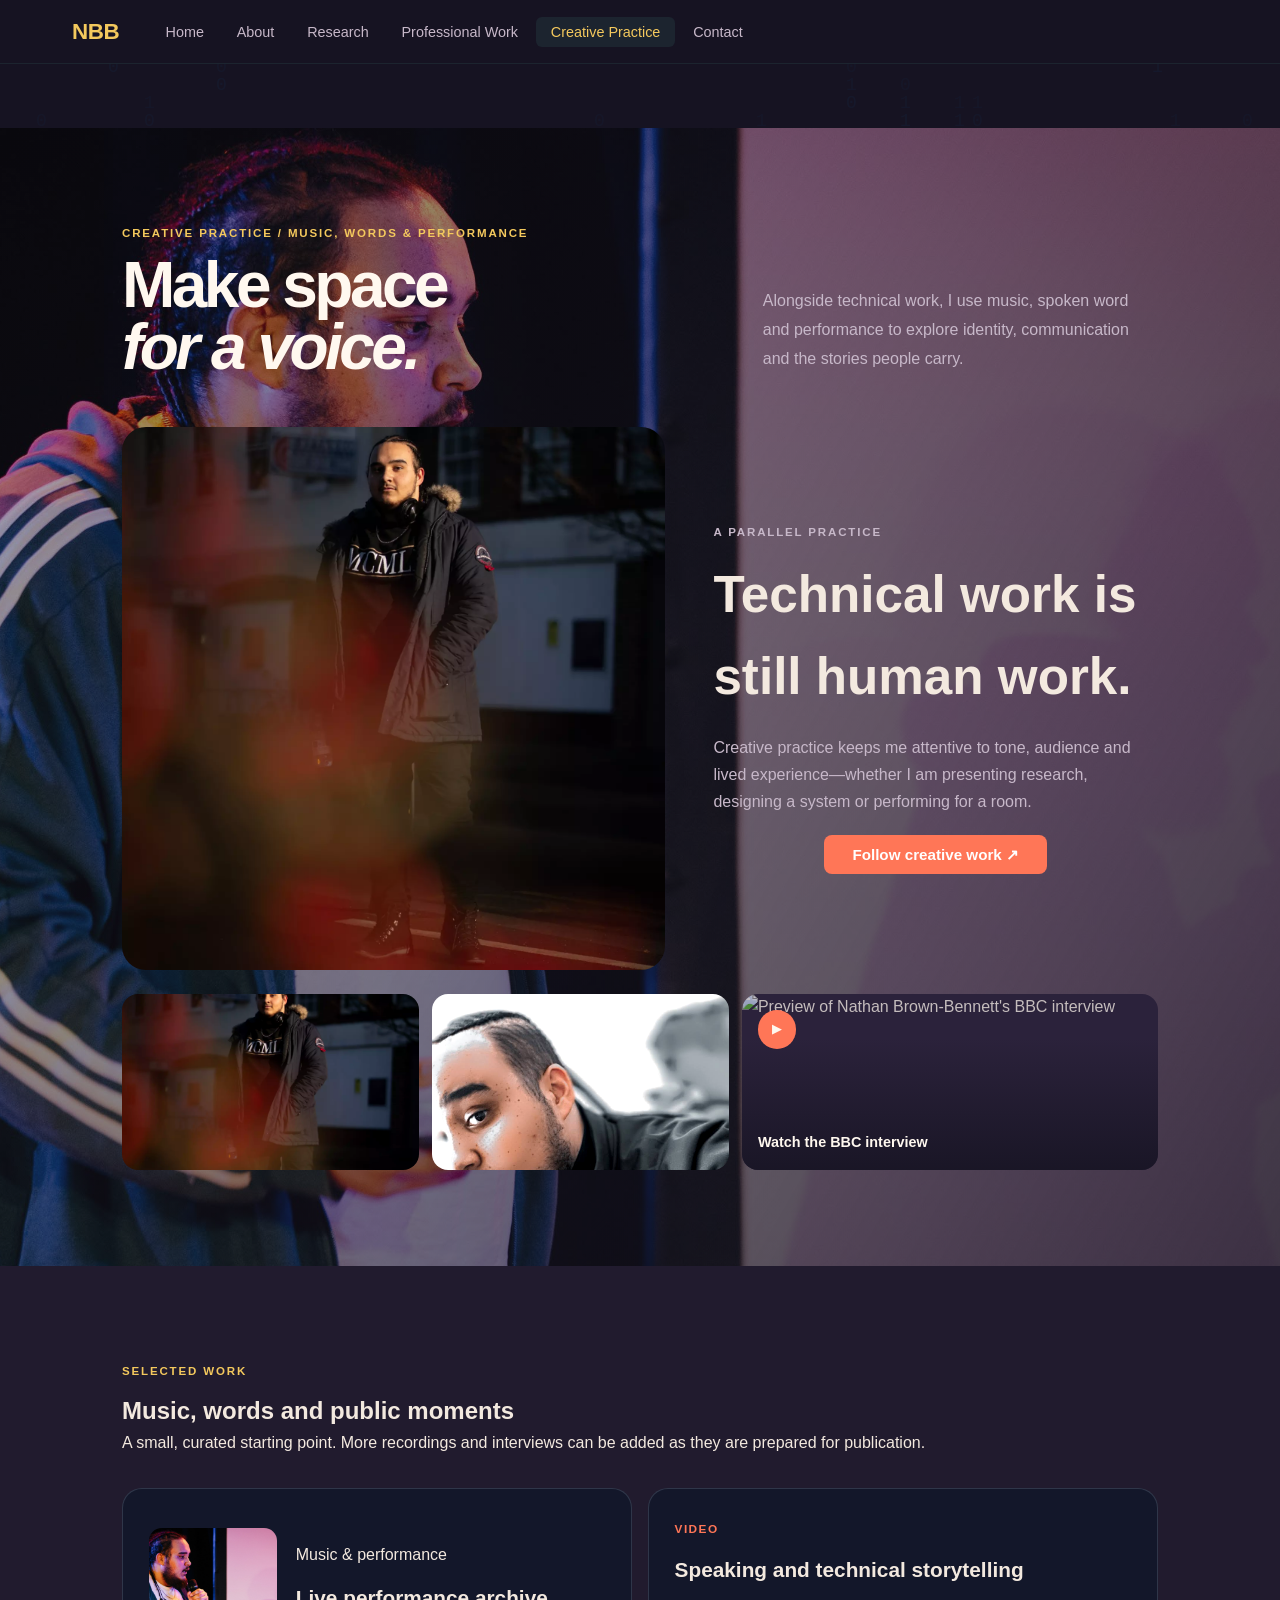
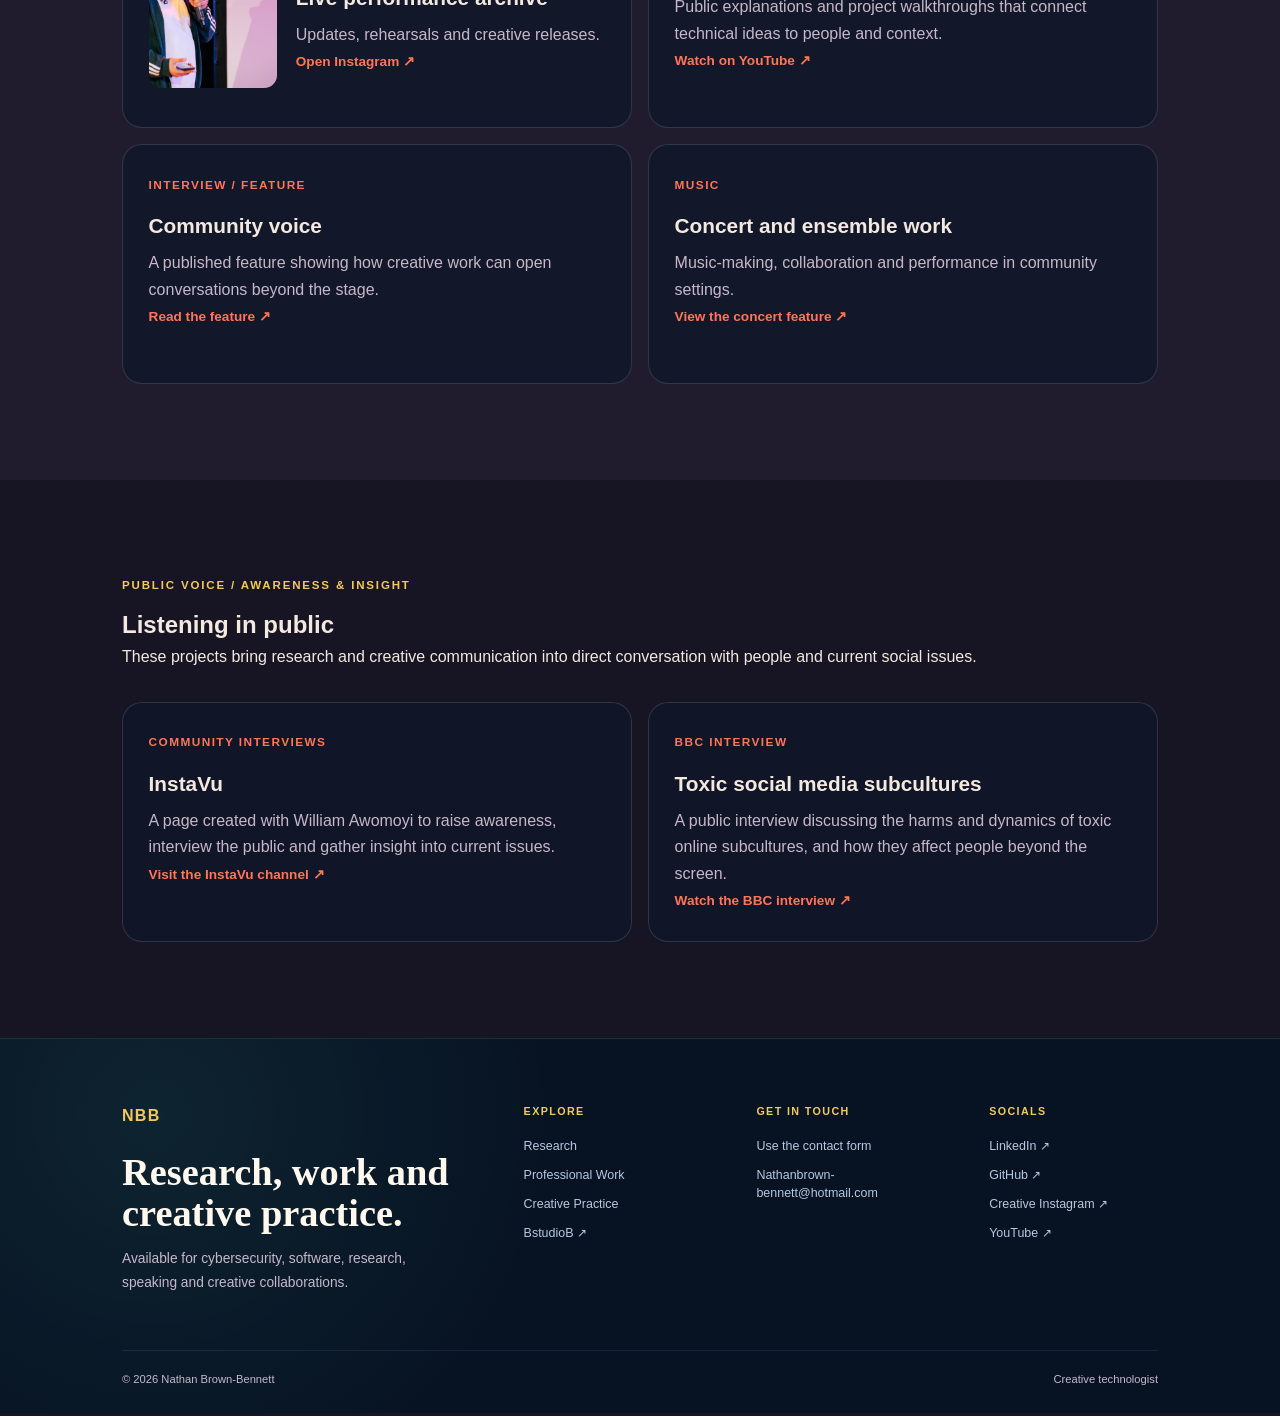
==== commit 6b347670: "Improve image focus and add scroll-assisted motion" ====
--- a/creative-practice.html
+++ b/creative-practice.html
@@ -3,7 +3,7 @@
 <body id="top"><canvas id="matrix-bg" aria-hidden="true"></canvas><div id="background-fader" aria-hidden="true"></div>
 <nav id="navbar" role="navigation" aria-label="Main navigation"><div class="nav-container"><a href="index.html" class="nav-logo" aria-label="Nathan Brown-Bennett — Home">NBB</a><ul class="nav-links" role="list"><li><a href="index.html">Home</a></li><li><a href="index.html#about">About</a></li><li><a href="research.html">Research</a></li><li><a href="professional-work.html">Professional Work</a></li><li><a href="creative-practice.html" aria-current="page">Creative Practice</a></li><li><a href="index.html#contact">Contact</a></li></ul><button class="hamburger" id="hamburger" aria-label="Toggle navigation menu" aria-expanded="false" aria-controls="mobile-nav"><span></span><span></span><span></span></button></div></nav>
 <nav class="mobile-nav" id="mobile-nav" aria-label="Mobile navigation" aria-hidden="true"><ul role="list"><li><a href="index.html" class="mobile-nav-link">Home</a></li><li><a href="research.html" class="mobile-nav-link">Research</a></li><li><a href="professional-work.html" class="mobile-nav-link">Professional Work</a></li><li><a href="creative-practice.html" class="mobile-nav-link" aria-current="page">Creative Practice</a></li><li><a href="index.html#contact" class="mobile-nav-link">Contact</a></li></ul></nav>
-<main id="main-content" class="standalone-main" tabindex="-1"><section class="section creative-hero-section"><div class="container"><div class="research-heading fade-in"><div><p class="projects-eyebrow">Creative practice / Music, words &amp; performance</p><h1 class="projects-statement">Make space<br><em>for a voice.</em></h1></div><p class="research-intro">Alongside technical work, I use music, spoken word and performance to explore identity, communication and the stories people carry.</p></div><div class="creative-feature"><figure class="creative-portrait fade-in"><img src="assets/Background_Images/performance.JPG" alt="Nathan Brown-Bennett performing on stage" loading="lazy" decoding="async"></figure><div class="creative-feature-copy fade-in"><p class="projects-eyebrow">A parallel practice</p><h2>Technical work is still human work.</h2><p>Creative practice keeps me attentive to tone, audience and lived experience—whether I am presenting research, designing a system or performing for a room.</p><a class="btn btn-primary" href="https://www.instagram.com/n.brown02/" target="_blank" rel="noopener">Follow creative work ↗</a></div></div><div class="creative-photo-strip" aria-label="Creative practice photo gallery"><img src="assets/Background_Images/standing.webp" alt="Nathan Brown-Bennett in a portrait setting" loading="lazy"><img src="assets/Background_Images/bw.JPG" alt="Black and white creative portrait" loading="lazy"><a class="creative-video-tile" href="https://youtu.be/M8S9Bp2-tac?is=MH3le7gIQFulHeWW" target="_blank" rel="noopener"><img src="https://img.youtube.com/vi/M8S9Bp2-tac/hqdefault.jpg" alt="Preview of Nathan Brown-Bennett's BBC interview"><span class="creative-play" aria-hidden="true">▶</span><strong>Watch the BBC interview</strong></a></div></div></section>
+<main id="main-content" class="standalone-main" tabindex="-1"><section class="section creative-hero-section"><div class="container"><div class="research-heading fade-in"><div><p class="projects-eyebrow">Creative practice / Music, words &amp; performance</p><h1 class="projects-statement">Make space<br><em>for a voice.</em></h1></div><p class="research-intro">Alongside technical work, I use music, spoken word and performance to explore identity, communication and the stories people carry.</p></div><div class="creative-feature"><figure class="creative-portrait fade-in"><img src="assets/Background_Images/standing.webp" alt="Nathan Brown-Bennett in a portrait setting" loading="lazy" decoding="async"></figure><div class="creative-feature-copy fade-in"><p class="projects-eyebrow">A parallel practice</p><h2>Technical work is still human work.</h2><p>Creative practice keeps me attentive to tone, audience and lived experience—whether I am presenting research, designing a system or performing for a room.</p><a class="btn btn-primary" href="https://www.instagram.com/n.brown02/" target="_blank" rel="noopener">Follow creative work ↗</a></div></div><div class="creative-photo-strip" aria-label="Creative practice photo gallery"><img class="creative-photo-standing" src="assets/Background_Images/standing.webp" alt="Nathan Brown-Bennett in a portrait setting" loading="lazy"><img class="creative-photo-bw" src="assets/Background_Images/bw.JPG" alt="Black and white creative portrait" loading="lazy"><a class="creative-video-tile" href="https://youtu.be/M8S9Bp2-tac?is=MH3le7gIQFulHeWW" target="_blank" rel="noopener"><img src="https://img.youtube.com/vi/M8S9Bp2-tac/hqdefault.jpg" alt="Preview of Nathan Brown-Bennett's BBC interview"><span class="creative-play" aria-hidden="true">▶</span><strong>Watch the BBC interview</strong></a></div></div></section>
 <section class="section section-alt"><div class="container"><div class="section-heading fade-in"><div><p class="projects-eyebrow">Selected work</p><h2>Music, words and public moments</h2></div><p>A small, curated starting point. More recordings and interviews can be added as they are prepared for publication.</p></div><div class="creative-grid"><a class="creative-card creative-card-image fade-in" href="https://www.instagram.com/n.brown02/" target="_blank" rel="noopener"><img src="assets/Background_Images/performance.JPG" alt="Performance photography"><div><span>Music &amp; performance</span><h3>Live performance archive</h3><p>Updates, rehearsals and creative releases.</p><b>Open Instagram ↗</b></div></a><a class="creative-card fade-in" href="https://youtu.be/2_rwCbVFsDY?si=COd9ZLzcPHIm7auT" target="_blank" rel="noopener"><span>Video</span><h3>Speaking and technical storytelling</h3><p>Public explanations and project walkthroughs that connect technical ideas to people and context.</p><b>Watch on YouTube ↗</b></a><a class="creative-card fade-in" href="https://www.croydonites.com/post/review-croydonbites" target="_blank" rel="noopener"><span>Interview / feature</span><h3>Community voice</h3><p>A published feature showing how creative work can open conversations beyond the stage.</p><b>Read the feature ↗</b></a><a class="creative-card fade-in" href="https://www.thecedarsschool.org.uk/cedars-music-concert/utm_sourcerssutm_mediumrssutm_campaign=cedars-music-concert" target="_blank" rel="noopener"><span>Music</span><h3>Concert and ensemble work</h3><p>Music-making, collaboration and performance in community settings.</p><b>View the concert feature ↗</b></a></div></div></section>
 <section class="section public-voice-section"><div class="container"><div class="section-heading fade-in"><div><p class="projects-eyebrow">Public voice / Awareness &amp; insight</p><h2>Listening in public</h2></div><p>These projects bring research and creative communication into direct conversation with people and current social issues.</p></div><div class="creative-grid"><a class="creative-card fade-in" href="https://youtube.com/@instavu_1337?si=KPwT5nlYn38e6hPu" target="_blank" rel="noopener"><span>Community interviews</span><h3>InstaVu</h3><p>A page created with William Awomoyi to raise awareness, interview the public and gather insight into current issues.</p><b>Visit the InstaVu channel ↗</b></a><a class="creative-card fade-in" href="https://youtu.be/M8S9Bp2-tac?is=MH3le7gIQFulHeWW" target="_blank" rel="noopener"><span>BBC interview</span><h3>Toxic social media subcultures</h3><p>A public interview discussing the harms and dynamics of toxic online subcultures, and how they affect people beyond the screen.</p><b>Watch the BBC interview ↗</b></a></div></div></section></main>
 <footer class="site-footer"><div class="container"><div class="footer-grid"><div class="footer-intro"><a class="footer-logo" href="index.html">NBB</a><h2>Research, work and creative practice.</h2><p>Available for cybersecurity, software, research, speaking and creative collaborations.</p></div><div class="footer-column"><p class="footer-label">Explore</p><a href="research.html">Research</a><a href="professional-work.html">Professional Work</a><a href="creative-practice.html" aria-current="page">Creative Practice</a><a href="https://bstudiob.co.uk/" target="_blank" rel="noopener">BstudioB ↗</a></div><div class="footer-column"><p class="footer-label">Get in touch</p><a href="index.html#contact">Use the contact form</a><a href="mailto:Nathanbrown-bennett@hotmail.com">Nathanbrown-bennett@hotmail.com</a></div><div class="footer-column footer-socials"><p class="footer-label">Socials</p><a href="https://www.linkedin.com/in/nathanbrown-bennett/" target="_blank" rel="noopener">LinkedIn ↗</a><a href="https://github.com/NathanBrownBennett" target="_blank" rel="noopener">GitHub ↗</a><a href="https://www.instagram.com/n.brown02/" target="_blank" rel="noopener">Creative Instagram ↗</a><a href="https://youtu.be/2_rwCbVFsDY?si=COd9ZLzcPHIm7auT" target="_blank" rel="noopener">YouTube ↗</a></div></div><div class="footer-bottom"><p>&copy; 2026 Nathan Brown-Bennett</p><p>Creative technologist</p></div></div></footer><a class="back-to-top" href="#top" aria-label="Back to top"><span aria-hidden="true">↑</span></a><script src="script.js"></script><script src="matrix-bg.js"></script></body></html>
--- a/styles.css
+++ b/styles.css
@@ -40,9 +40,13 @@
 .creative-hero-section .research-intro,.professional-hero .research-intro { max-width:34rem; }
 .creative-portrait { margin:0; border-radius:1.5rem; overflow:hidden; max-height:34rem; }
 .creative-portrait img { width:100%; height:100%; object-fit:cover; object-position:center; display:block; }
+.creative-portrait img { object-position:center 18%; }
+.creative-feature-copy .btn { display:block; width:max-content; margin:1.25rem auto 0; }
 .creative-photo-strip { display:grid; grid-template-columns:1fr 1fr 1.4fr; gap:.8rem; margin-top:1.5rem; }
 .creative-photo-strip > img,.creative-video-tile { width:100%; height:11rem; object-fit:cover; border-radius:1rem; }
 .creative-photo-strip > img { filter:saturate(1.08) contrast(1.03); }
+.creative-photo-standing { object-position:center 18%; }
+.creative-photo-bw { object-position:22% 18%; }
 .creative-video-tile { position:relative; display:flex; align-items:flex-end; overflow:hidden; color:#fff8ef; background:#2b223b; }
 .creative-video-tile img { position:absolute; inset:0; width:100%; height:100%; object-fit:cover; opacity:.72; transition:transform .3s ease,opacity .3s ease; }
 .creative-video-tile::after { content:''; position:absolute; inset:0; background:linear-gradient(180deg,transparent 25%,rgba(23,20,35,.88)); }
@@ -171,7 +175,9 @@
 }
 
 #navbar.scrolled {
-  box-shadow: 0 4px 20px rgba(0, 0, 0, 0.3);
+  background: rgba(23, 20, 35, 0.98);
+  border-bottom-color: rgba(244, 201, 93, 0.18);
+  box-shadow: 0 8px 28px rgba(0, 0, 0, 0.34);
 }
 
 .nav-container {
@@ -3397,3 +3403,94 @@
     transform: none;
   }
 }
+
+/* ============================================================
+   Scene-based creative technologist redesign
+   ============================================================ */
+#background-fader { display:none; }
+.home-page #hero,
+.home-page #about,
+.home-page #work,
+.home-page #contact,
+.standalone-main > .section { position:relative; overflow:hidden; isolation:isolate; }
+.home-page #hero::before,
+.home-page #about::before,
+.home-page #work::before,
+.home-page #contact::before,
+.standalone-main > .section::before { content:''; position:absolute; inset:0; z-index:-1; background-position:center; background-size:cover; opacity:1; transform:scale(1.02); }
+.home-page #hero::before { background-image:linear-gradient(120deg,rgba(23,20,35,.55),rgba(23,20,35,.78)),url('assets/Background_Images/standing.webp'); }
+.home-page #about::before { background-image:linear-gradient(120deg,rgba(23,20,35,.72),rgba(49,30,47,.58)),url('assets/Background_Images/stairs.jpg'); }
+.home-page #work::before { background-image:linear-gradient(120deg,rgba(33,27,46,.72),rgba(79,38,54,.58)),url('assets/Background_Images/gradwall.jpg'); }
+.home-page #contact::before { background-image:linear-gradient(120deg,rgba(23,20,35,.78),rgba(33,27,46,.62)),url('assets/Background_Images/bw.JPG'); }
+.creative-hero-section::before { background-image:linear-gradient(120deg,rgba(23,20,35,.34),rgba(23,20,35,.8)),url('assets/Background_Images/performance.JPG'); }
+.professional-hero::before { background-image:linear-gradient(120deg,rgba(23,20,35,.62),rgba(72,39,52,.5)),url('assets/Background_Images/standing.webp'); }
+.research-section::before { background-image:linear-gradient(120deg,rgba(23,20,35,.72),rgba(33,27,46,.64)),url('assets/research/undergraduate-product-evidence.webp'); }
+.home-page #hero { min-height:100svh; display:grid; align-items:center; padding-top:calc(var(--nav-h) + 2rem); }
+.home-page #about,.home-page #work { min-height:82svh; display:grid; align-items:center; }
+.home-page #contact { min-height:68svh; }
+.home-page .graduation-section { display:none; }
+.home-page .work-paths { grid-template-columns:repeat(3,minmax(0,1fr)); }
+.home-page .work-path { min-height:260px; }
+.hero-text h1 { text-wrap:balance; }
+.hero-actions { flex-wrap:wrap; }
+.btn-primary { background:var(--accent); }
+.btn-primary:hover { background:var(--accent-dark); }
+.btn-outline { color:var(--accent2); border-color:var(--accent2); }
+.btn-outline:hover { background:rgba(244,201,93,.12); }
+.section-title::after { background:var(--accent); }
+.creative-photo-strip { position:relative; z-index:1; }
+.scroll-progress { position:fixed; top:0; left:0; z-index:1200; width:100%; height:3px; transform:scaleX(0); transform-origin:left center; background:linear-gradient(90deg,var(--accent),var(--accent2),#c084fc); pointer-events:none; }
+.words-ready { overflow:visible; }
+.js .word-reveal { display:inline-block; opacity:0; transform:translateY(.7em); transition:opacity .55s ease,transform .55s cubic-bezier(.22,.61,.36,1); transition-delay:calc(var(--word-index) * 45ms); }
+.js .words-visible .word-reveal { opacity:1; transform:none; }
+.home-page main,.standalone-main { scroll-snap-type:y proximity; }
+.home-page main > section,.standalone-main > section { scroll-snap-align:start; }
+.research-carousel,.professional-carousel { position:relative; overflow:hidden; }
+.research-carousel-track,.professional-timeline { display:flex; transition:transform .5s cubic-bezier(.22,.61,.36,1); will-change:transform; }
+.research-carousel .research-feature { flex:0 0 100%; }
+.professional-carousel .professional-timeline { margin-top:0; }
+.professional-carousel .professional-role { flex:0 0 100%; min-height:17rem; align-items:start; }
+.research-carousel-controls,.professional-carousel-controls { display:flex; align-items:center; justify-content:center; gap:1.25rem; margin-top:1rem; }
+.carousel-control { width:2.6rem; height:2.6rem; border:1px solid var(--accent2); border-radius:50%; background:rgba(244,201,93,.08); color:var(--accent2); cursor:pointer; font:inherit; font-size:1.15rem; transition:background .2s ease,transform .2s ease; }
+.carousel-control:hover { background:rgba(244,201,93,.2); transform:translateY(-2px); }
+.carousel-position,.professional-position { color:var(--text-muted); font-size:.8rem; font-weight:700; letter-spacing:.08em; }
+
+@media (max-width:700px) {
+  .home-page #hero { min-height:calc(100svh - 1rem); padding:calc(var(--nav-h) + 1.5rem) 0 2rem; }
+  .home-page #about,.home-page #work { min-height:76svh; padding:3.25rem 0; }
+  .home-page #contact { min-height:62svh; padding:3rem 0; }
+  .home-page #about,.home-page #work { min-height:70svh; }
+  .home-page .section-title { font-size:clamp(1.8rem,8vw,2.5rem); }
+  .home-page .about-grid { gap:1.2rem; }
+  .home-page .about-bio p { font-size:.92rem; line-height:1.5; }
+  .home-page .experience-disclosure { margin-top:.8rem; }
+  .home-page .hero-content { gap:1.1rem; }
+  .home-page .hero-profile-pic { width:132px; height:132px; }
+  .home-page .hero-text h1 { font-size:clamp(2rem,10vw,3rem); }
+  .home-page .hero-subtitle { font-size:1rem; }
+  .home-page .hero-location { font-size:.84rem; }
+  .home-page .work-paths { display:flex; overflow-x:auto; scroll-snap-type:x mandatory; gap:.8rem; padding:.25rem .15rem 1rem; scrollbar-width:none; }
+  .home-page .work-paths::-webkit-scrollbar { display:none; }
+  .home-page .work-path { flex:0 0 86vw; min-height:230px; scroll-snap-align:start; }
+  .home-page .work-directory-heading h2 { font-size:clamp(2rem,9vw,3rem); }
+  .home-page .contact-layout { gap:1.2rem; }
+  .home-page .contact-form { padding:1.1rem; }
+  .home-page .contact-form-message textarea { min-height:90px; }
+  .home-page .contact-aside { display:none; }
+  .standalone-main > .section { min-height:auto; }
+  .creative-hero-section { min-height:calc(100svh - var(--nav-h)); display:grid; align-items:center; }
+  .creative-feature { gap:1rem; }
+  .creative-portrait { max-height:36vh; }
+  .creative-portrait img { object-position:center 15%; }
+  .creative-feature-copy h2 { font-size:clamp(1.8rem,8vw,2.6rem); }
+  .creative-photo-strip { grid-template-columns:1fr 1fr; }
+  .creative-photo-strip > img,.creative-video-tile { height:8.5rem; }
+  .creative-video-tile { grid-column:1 / -1; }
+  .research-carousel .research-feature { display:grid; }
+  .professional-carousel .professional-role { min-height:15rem; }
+}
+
+@media (prefers-reduced-motion: reduce) {
+  .scroll-progress { transition:none; }
+  .js .word-reveal { opacity:1; transform:none; transition:none; }
+}
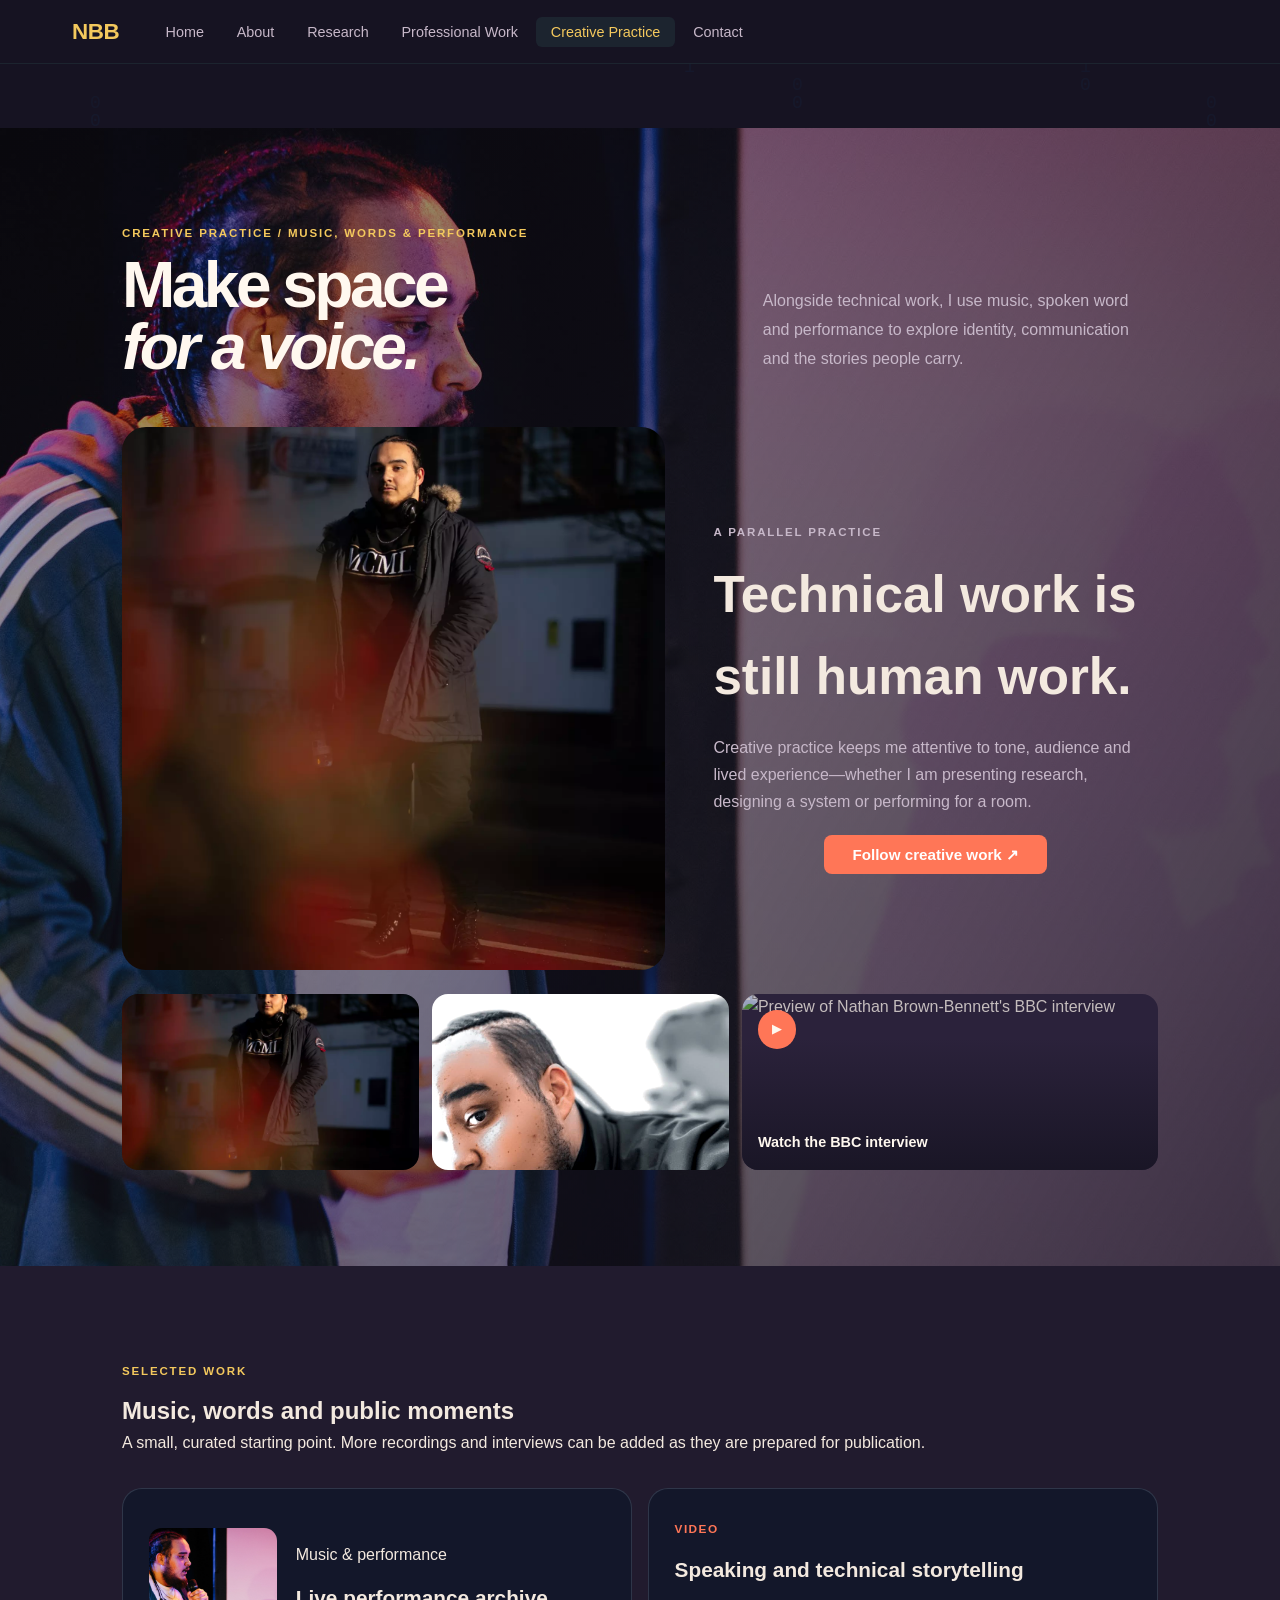
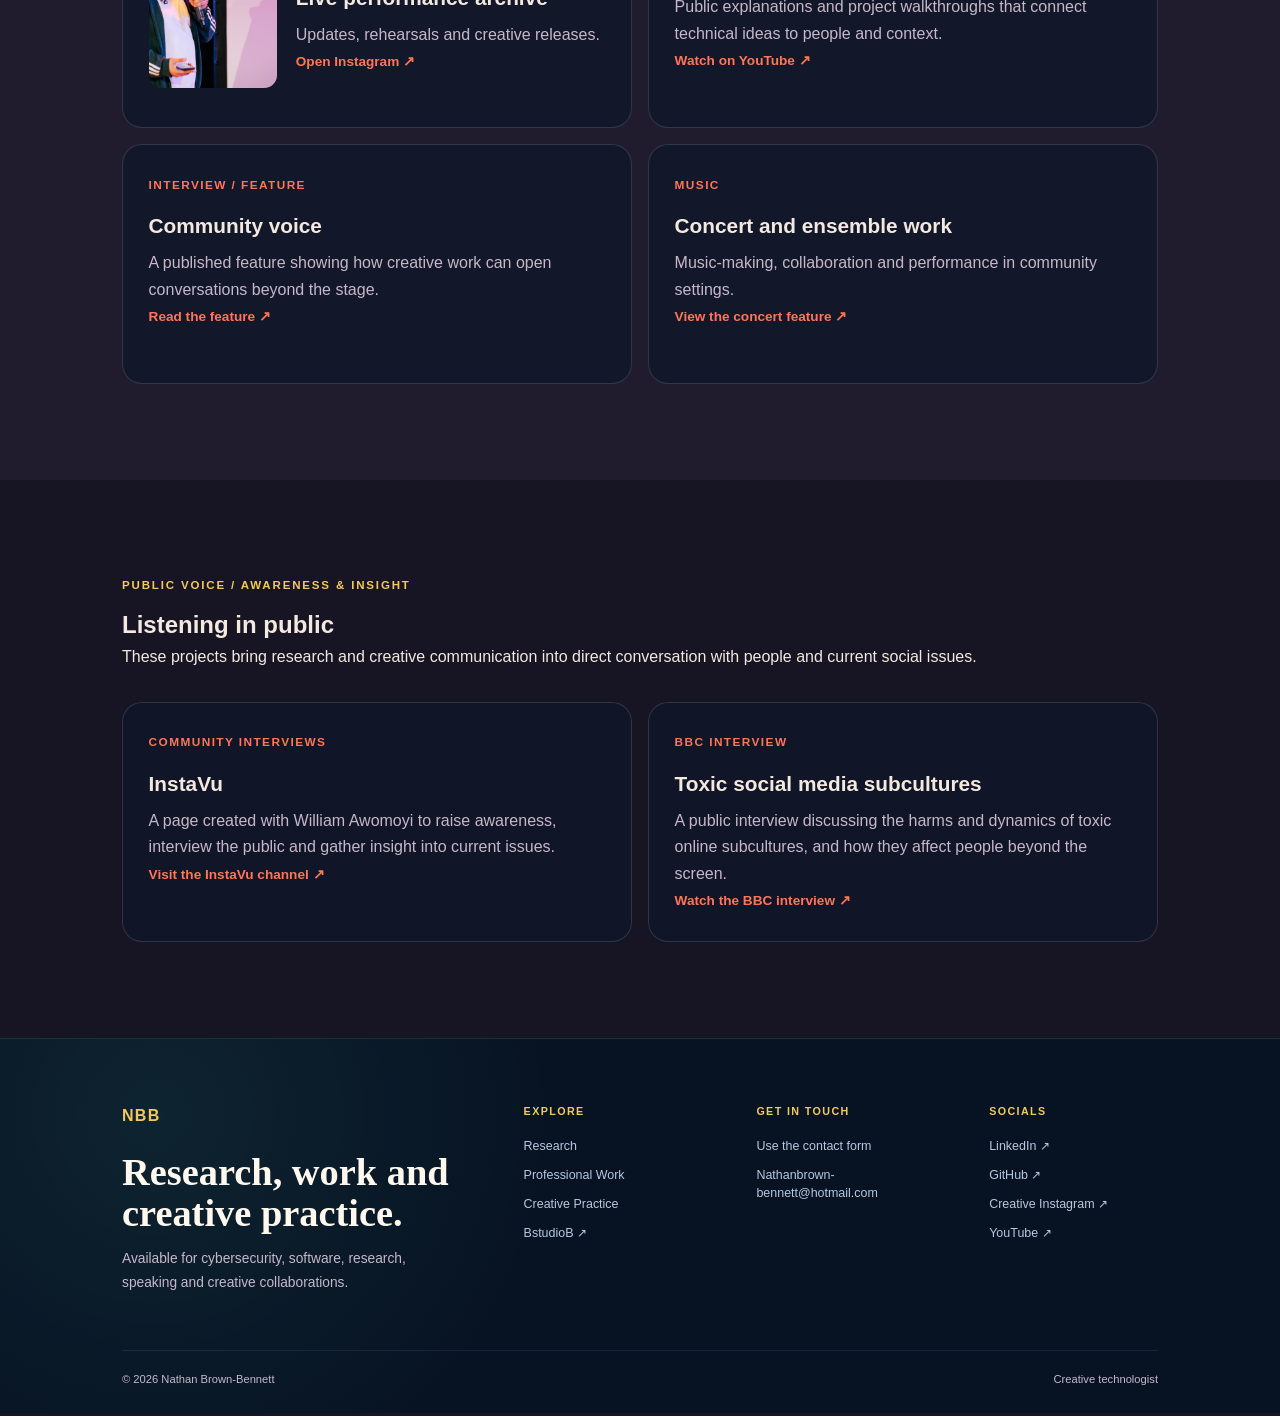
==== commit abacbc5c: "Bust mobile stylesheet cache for footer icons" ====
--- a/creative-practice.html
+++ b/creative-practice.html
@@ -1,5 +1,5 @@
 <!DOCTYPE html>
-<html lang="en"><head><meta charset="UTF-8"><meta name="viewport" content="width=device-width, initial-scale=1.0"><title>Creative Practice — Nathan Brown-Bennett</title><meta name="description" content="Music, spoken word, performances, interviews and creative work by Nathan Brown-Bennett."><meta name="theme-color" content="#0a192f"><link rel="canonical" href="https://nathanbrownbennett.github.io/NathanBrown-Bennett/creative-practice.html"><link rel="icon" href="assets/logo.svg" type="image/svg+xml"><link rel="stylesheet" href="styles.css"></head>
+<html lang="en"><head><meta charset="UTF-8"><meta name="viewport" content="width=device-width, initial-scale=1.0"><title>Creative Practice — Nathan Brown-Bennett</title><meta name="description" content="Music, spoken word, performances, interviews and creative work by Nathan Brown-Bennett."><meta name="theme-color" content="#0a192f"><link rel="canonical" href="https://nathanbrownbennett.github.io/NathanBrown-Bennett/creative-practice.html"><link rel="icon" href="assets/logo.svg" type="image/svg+xml"><link rel="stylesheet" href="styles.css?v=footer-icons-20260804"></head>
 <body id="top"><canvas id="matrix-bg" aria-hidden="true"></canvas><div id="background-fader" aria-hidden="true"></div>
 <nav id="navbar" role="navigation" aria-label="Main navigation"><div class="nav-container"><a href="index.html" class="nav-logo" aria-label="Nathan Brown-Bennett — Home">NBB</a><ul class="nav-links" role="list"><li><a href="index.html">Home</a></li><li><a href="index.html#about">About</a></li><li><a href="research.html">Research</a></li><li><a href="professional-work.html">Professional Work</a></li><li><a href="creative-practice.html" aria-current="page">Creative Practice</a></li><li><a href="index.html#contact">Contact</a></li></ul><button class="hamburger" id="hamburger" aria-label="Toggle navigation menu" aria-expanded="false" aria-controls="mobile-nav"><span></span><span></span><span></span></button></div></nav>
 <nav class="mobile-nav" id="mobile-nav" aria-label="Mobile navigation" aria-hidden="true"><ul role="list"><li><a href="index.html" class="mobile-nav-link">Home</a></li><li><a href="research.html" class="mobile-nav-link">Research</a></li><li><a href="professional-work.html" class="mobile-nav-link">Professional Work</a></li><li><a href="creative-practice.html" class="mobile-nav-link" aria-current="page">Creative Practice</a></li><li><a href="index.html#contact" class="mobile-nav-link">Contact</a></li></ul></nav>
--- a/styles.css
+++ b/styles.css
@@ -3442,6 +3442,7 @@
 .scroll-progress { position:fixed; top:0; left:0; z-index:1200; width:100%; height:3px; transform:scaleX(0); transform-origin:left center; background:linear-gradient(90deg,var(--accent),var(--accent2),#c084fc); pointer-events:none; }
 .words-ready { overflow:visible; }
 .js .word-reveal { display:inline-block; opacity:0; transform:translateY(.7em); transition:opacity .55s ease,transform .55s cubic-bezier(.22,.61,.36,1); transition-delay:calc(var(--word-index) * 45ms); }
+.word-reveal { max-width:100%; white-space:normal; }
 .js .words-visible .word-reveal { opacity:1; transform:none; }
 .home-page main,.standalone-main { scroll-snap-type:y proximity; }
 .home-page main > section,.standalone-main > section { scroll-snap-align:start; }
@@ -3456,6 +3457,10 @@
 .carousel-position,.professional-position { color:var(--text-muted); font-size:.8rem; font-weight:700; letter-spacing:.08em; }
 
 @media (max-width:700px) {
+  :root { --nav-h:56px; }
+  #navbar { height:var(--nav-h); }
+  .nav-logo { font-size:1.15rem; }
+  .hamburger { width:34px; height:34px; padding:4px; }
   .home-page #hero { min-height:calc(100svh - 1rem); padding:calc(var(--nav-h) + 1.5rem) 0 2rem; }
   .home-page #about,.home-page #work { min-height:76svh; padding:3.25rem 0; }
   .home-page #contact { min-height:62svh; padding:3rem 0; }
@@ -3469,10 +3474,13 @@
   .home-page .hero-text h1 { font-size:clamp(2rem,10vw,3rem); }
   .home-page .hero-subtitle { font-size:1rem; }
   .home-page .hero-location { font-size:.84rem; }
-  .home-page .work-paths { display:flex; overflow-x:auto; scroll-snap-type:x mandatory; gap:.8rem; padding:.25rem .15rem 1rem; scrollbar-width:none; }
+  .home-page .work-paths { display:flex; width:100%; max-width:100%; overflow-x:auto; scroll-snap-type:x mandatory; gap:0; padding:.25rem 0 1rem; scrollbar-width:none; scroll-padding-inline:0; }
   .home-page .work-paths::-webkit-scrollbar { display:none; }
-  .home-page .work-path { flex:0 0 86vw; min-height:230px; scroll-snap-align:start; }
-  .home-page .work-directory-heading h2 { font-size:clamp(2rem,9vw,3rem); }
+  .home-page .work-path { flex:0 0 100%; width:100%; min-width:0; min-height:230px; scroll-snap-align:start; }
+  .home-page .work-directory-heading,.home-page .work-directory-heading h2,.home-page .work-directory-heading > p { width:100%; max-width:100%; min-width:0; overflow-wrap:anywhere; }
+  .home-page .work-directory-heading h2 { display:block; width:100%; max-width:100%; font-size:clamp(1.8rem,8vw,2.7rem); line-height:1.08; text-wrap:pretty; white-space:normal !important; }
+  .home-page .work-directory-heading h2 .word-reveal { display:inline; white-space:normal; }
+  .home-page .work-path h3,.home-page .work-path p { max-width:100%; overflow-wrap:anywhere; }
   .home-page .contact-layout { gap:1.2rem; }
   .home-page .contact-form { padding:1.1rem; }
   .home-page .contact-form-message textarea { min-height:90px; }
@@ -3488,6 +3496,28 @@
   .creative-video-tile { grid-column:1 / -1; }
   .research-carousel .research-feature { display:grid; }
   .professional-carousel .professional-role { min-height:15rem; }
+  .site-footer { padding:1.25rem 0 .7rem; }
+  .site-footer .container { padding-left:1.25rem; padding-right:1.25rem; }
+  .site-footer .footer-grid { display:block; }
+  .site-footer .footer-intro,.site-footer .footer-column:not(.footer-socials) { display:none; }
+  .site-footer .footer-socials { display:flex; justify-content:center; align-items:center; gap:.65rem; margin:0; }
+  .site-footer .footer-socials .footer-label { display:none; }
+  .site-footer .footer-socials a { display:grid; place-items:center; width:2.15rem; height:2.15rem; padding:0; border:1px solid rgba(244,201,93,.45); border-radius:50%; background:rgba(244,201,93,.08); color:var(--accent2); font-size:0 !important; line-height:1; letter-spacing:0; }
+  .site-footer .footer-socials a::before { font-size:.78rem !important; font-weight:800; }
+  .site-footer .footer-socials a:nth-of-type(1)::before { content:'in'; }
+  .site-footer .footer-socials a:nth-of-type(2)::before { content:'⌘'; }
+  .site-footer .footer-socials a:nth-of-type(3)::before { content:'⌁'; }
+  .site-footer .footer-socials a:nth-of-type(4)::before { content:'◎'; }
+  .site-footer .footer-socials a:nth-of-type(5)::before { content:'▶'; font-size:.65rem; }
+  .site-footer .footer-intro h2 { font-size:1.25rem; line-height:1.05; margin-bottom:0; }
+  .site-footer .footer-intro p { display:none; }
+  .site-footer .footer-column { display:flex; flex-wrap:wrap; align-items:center; gap:.25rem .7rem; margin-top:.6rem; }
+  .site-footer .footer-label { flex:0 0 100%; margin:0; font-size:.62rem; line-height:1.1; }
+  .site-footer .footer-column a { font-size:.7rem; line-height:1.25; }
+  .site-footer .footer-bottom { display:flex; flex-wrap:wrap; align-items:center; gap:.25rem .7rem; padding-top:.65rem; margin-top:.7rem; }
+  .site-footer .footer-bottom p { font-size:.66rem; line-height:1.2; }
+  .site-footer .footer-bottom { justify-content:center; flex-direction:column; text-align:center; }
+  .site-footer .footer-bottom p:last-child { display:block; }
 }
 
 @media (prefers-reduced-motion: reduce) {
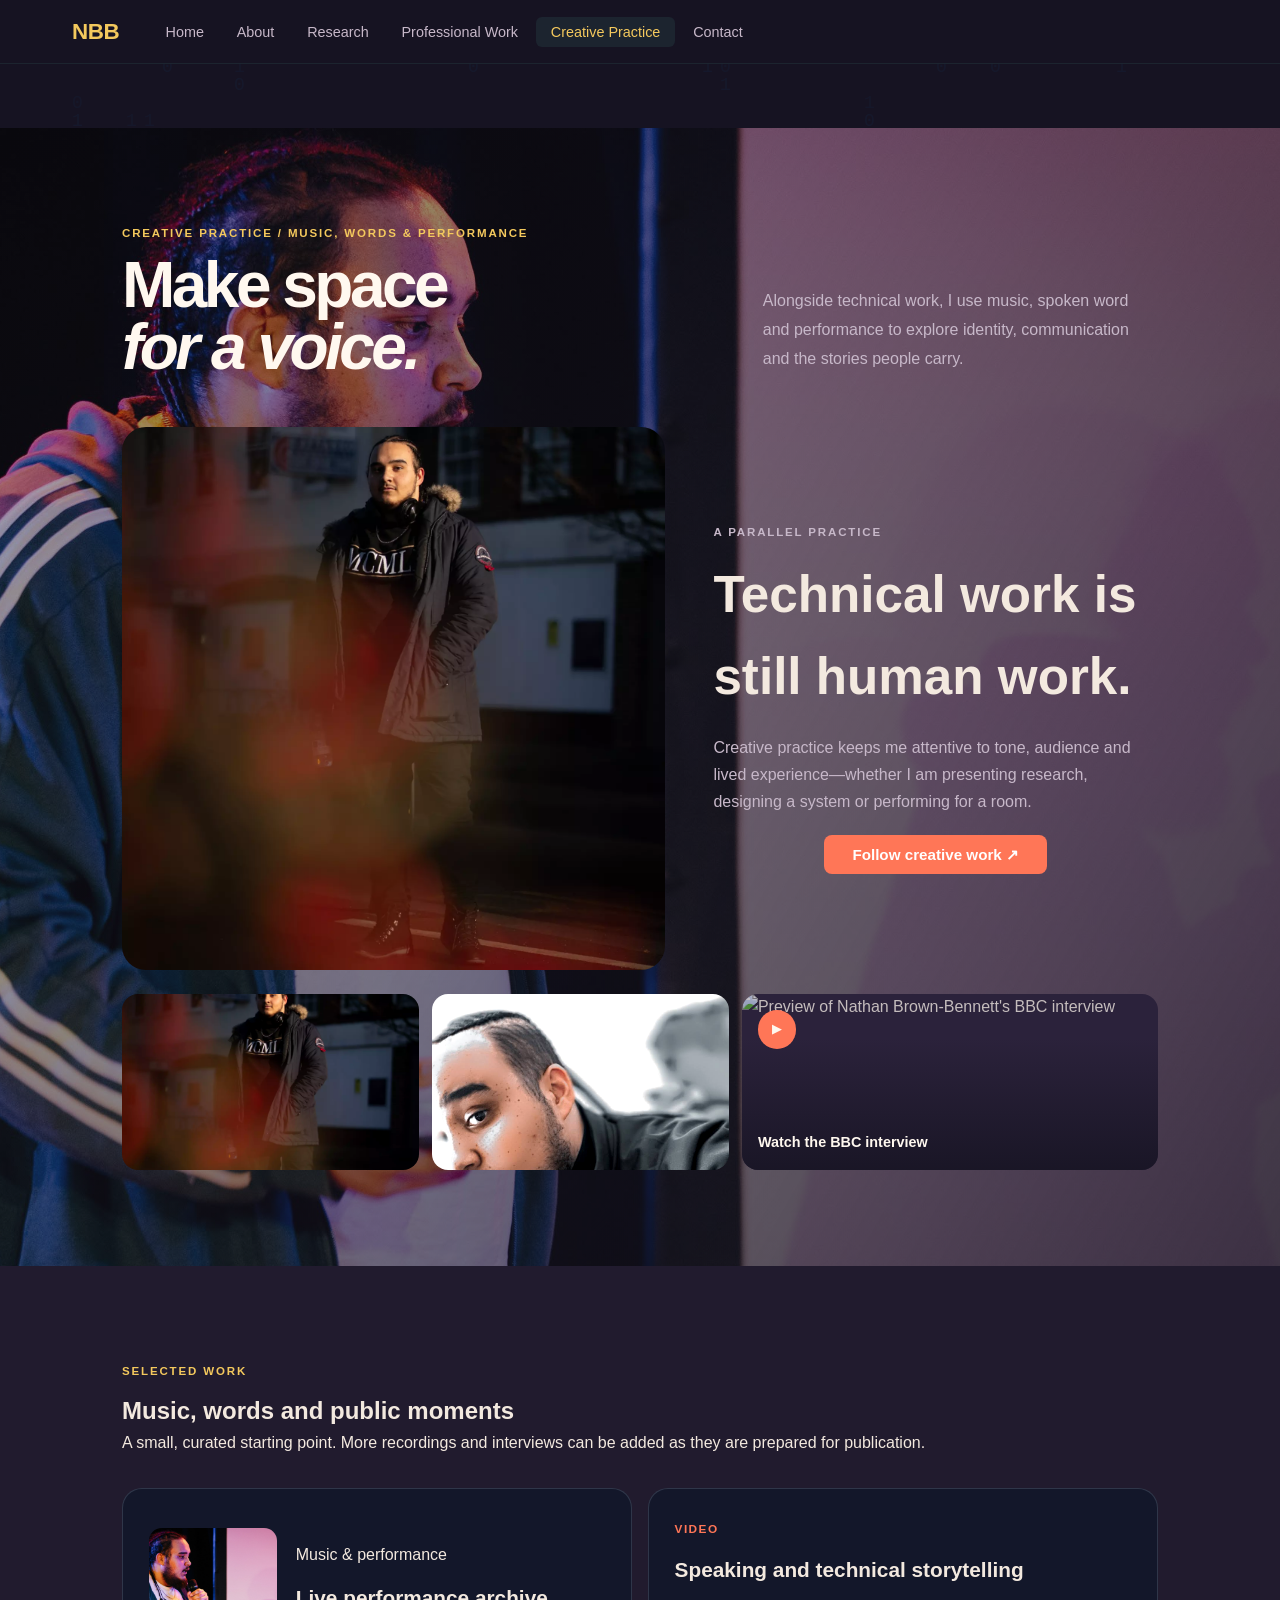
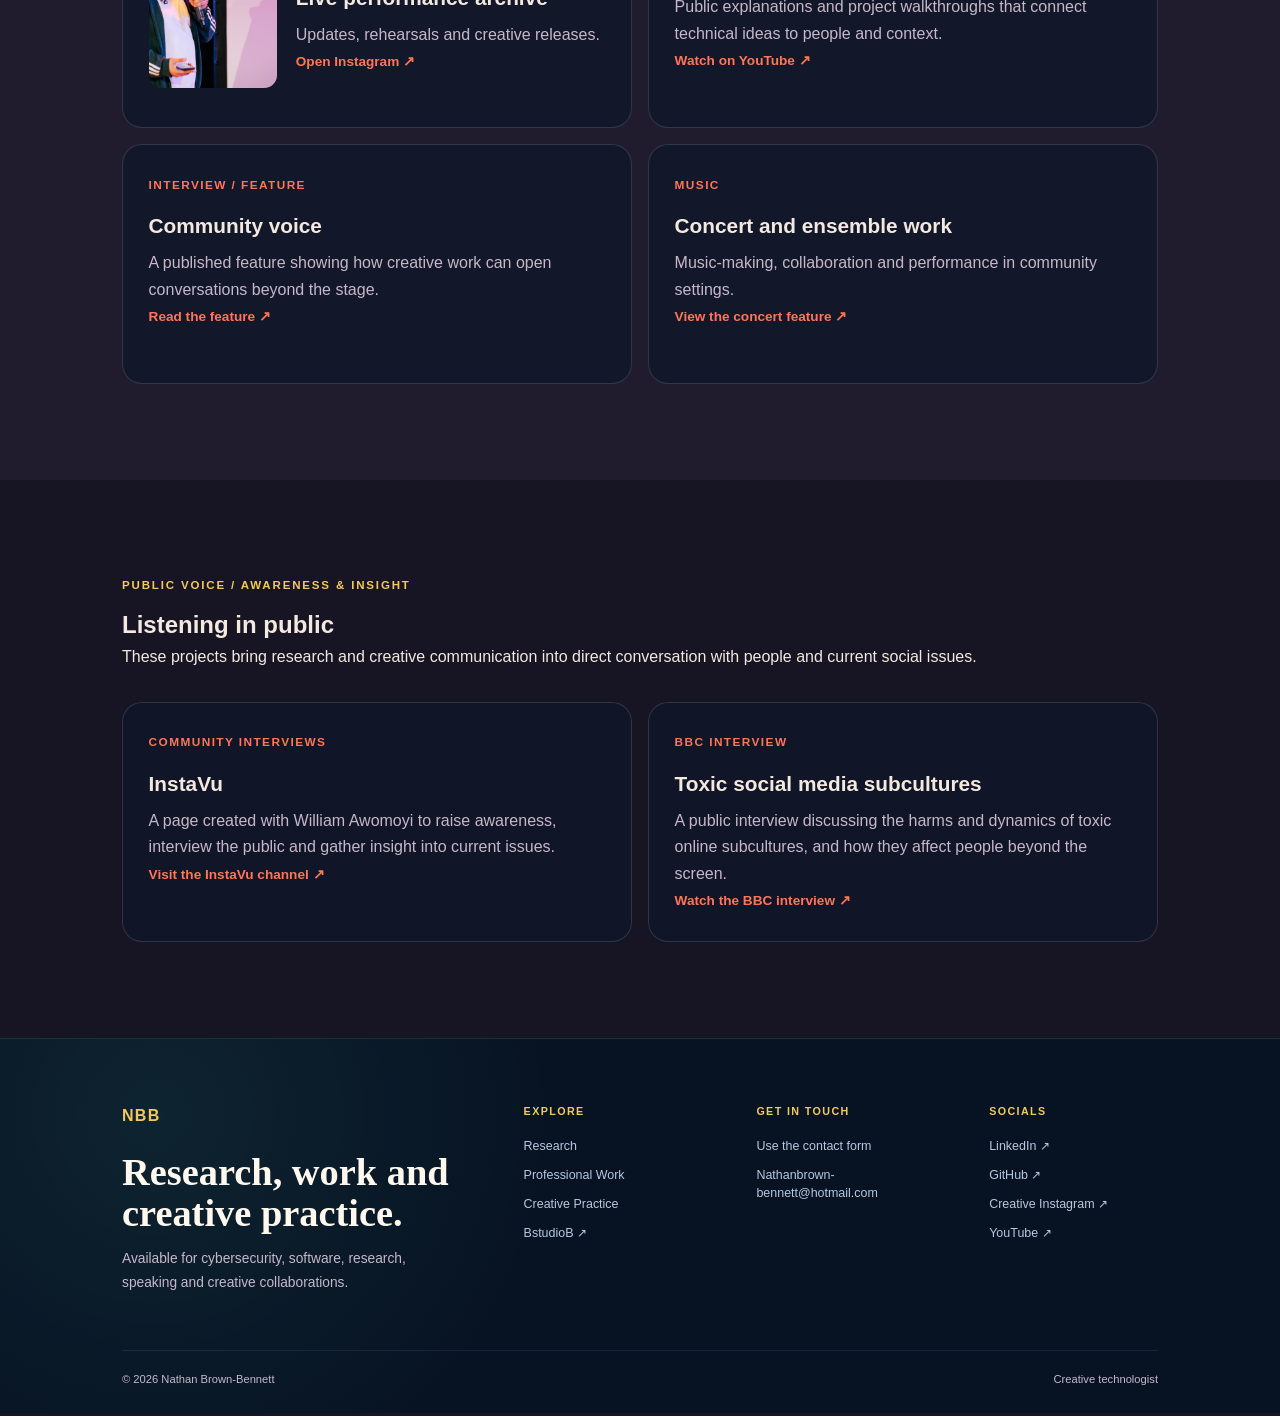
==== commit e5275faa: "Make mobile footer copyright-only" ====
--- a/creative-practice.html
+++ b/creative-practice.html
@@ -1,5 +1,5 @@
 <!DOCTYPE html>
-<html lang="en"><head><meta charset="UTF-8"><meta name="viewport" content="width=device-width, initial-scale=1.0"><title>Creative Practice — Nathan Brown-Bennett</title><meta name="description" content="Music, spoken word, performances, interviews and creative work by Nathan Brown-Bennett."><meta name="theme-color" content="#0a192f"><link rel="canonical" href="https://nathanbrownbennett.github.io/NathanBrown-Bennett/creative-practice.html"><link rel="icon" href="assets/logo.svg" type="image/svg+xml"><link rel="stylesheet" href="styles.css?v=footer-icons-20260804"></head>
+<html lang="en"><head><meta charset="UTF-8"><meta name="viewport" content="width=device-width, initial-scale=1.0"><title>Creative Practice — Nathan Brown-Bennett</title><meta name="description" content="Music, spoken word, performances, interviews and creative work by Nathan Brown-Bennett."><meta name="theme-color" content="#0a192f"><link rel="canonical" href="https://nathanbrownbennett.github.io/NathanBrown-Bennett/creative-practice.html"><link rel="icon" href="assets/logo.svg" type="image/svg+xml"><link rel="stylesheet" href="styles.css?v=footer-minimal-20260804"></head>
 <body id="top"><canvas id="matrix-bg" aria-hidden="true"></canvas><div id="background-fader" aria-hidden="true"></div>
 <nav id="navbar" role="navigation" aria-label="Main navigation"><div class="nav-container"><a href="index.html" class="nav-logo" aria-label="Nathan Brown-Bennett — Home">NBB</a><ul class="nav-links" role="list"><li><a href="index.html">Home</a></li><li><a href="index.html#about">About</a></li><li><a href="research.html">Research</a></li><li><a href="professional-work.html">Professional Work</a></li><li><a href="creative-practice.html" aria-current="page">Creative Practice</a></li><li><a href="index.html#contact">Contact</a></li></ul><button class="hamburger" id="hamburger" aria-label="Toggle navigation menu" aria-expanded="false" aria-controls="mobile-nav"><span></span><span></span><span></span></button></div></nav>
 <nav class="mobile-nav" id="mobile-nav" aria-label="Mobile navigation" aria-hidden="true"><ul role="list"><li><a href="index.html" class="mobile-nav-link">Home</a></li><li><a href="research.html" class="mobile-nav-link">Research</a></li><li><a href="professional-work.html" class="mobile-nav-link">Professional Work</a></li><li><a href="creative-practice.html" class="mobile-nav-link" aria-current="page">Creative Practice</a></li><li><a href="index.html#contact" class="mobile-nav-link">Contact</a></li></ul></nav>
--- a/styles.css
+++ b/styles.css
@@ -3499,22 +3499,13 @@
   .site-footer { padding:1.25rem 0 .7rem; }
   .site-footer .container { padding-left:1.25rem; padding-right:1.25rem; }
   .site-footer .footer-grid { display:block; }
-  .site-footer .footer-intro,.site-footer .footer-column:not(.footer-socials) { display:none; }
-  .site-footer .footer-socials { display:flex; justify-content:center; align-items:center; gap:.65rem; margin:0; }
-  .site-footer .footer-socials .footer-label { display:none; }
-  .site-footer .footer-socials a { display:grid; place-items:center; width:2.15rem; height:2.15rem; padding:0; border:1px solid rgba(244,201,93,.45); border-radius:50%; background:rgba(244,201,93,.08); color:var(--accent2); font-size:0 !important; line-height:1; letter-spacing:0; }
-  .site-footer .footer-socials a::before { font-size:.78rem !important; font-weight:800; }
-  .site-footer .footer-socials a:nth-of-type(1)::before { content:'in'; }
-  .site-footer .footer-socials a:nth-of-type(2)::before { content:'⌘'; }
-  .site-footer .footer-socials a:nth-of-type(3)::before { content:'⌁'; }
-  .site-footer .footer-socials a:nth-of-type(4)::before { content:'◎'; }
-  .site-footer .footer-socials a:nth-of-type(5)::before { content:'▶'; font-size:.65rem; }
+  .site-footer .footer-intro,.site-footer .footer-column { display:none; }
   .site-footer .footer-intro h2 { font-size:1.25rem; line-height:1.05; margin-bottom:0; }
   .site-footer .footer-intro p { display:none; }
   .site-footer .footer-column { display:flex; flex-wrap:wrap; align-items:center; gap:.25rem .7rem; margin-top:.6rem; }
   .site-footer .footer-label { flex:0 0 100%; margin:0; font-size:.62rem; line-height:1.1; }
   .site-footer .footer-column a { font-size:.7rem; line-height:1.25; }
-  .site-footer .footer-bottom { display:flex; flex-wrap:wrap; align-items:center; gap:.25rem .7rem; padding-top:.65rem; margin-top:.7rem; }
+  .site-footer .footer-bottom { display:flex; flex-wrap:wrap; align-items:center; gap:.25rem .7rem; padding-top:0; margin-top:0; }
   .site-footer .footer-bottom p { font-size:.66rem; line-height:1.2; }
   .site-footer .footer-bottom { justify-content:center; flex-direction:column; text-align:center; }
   .site-footer .footer-bottom p:last-child { display:block; }
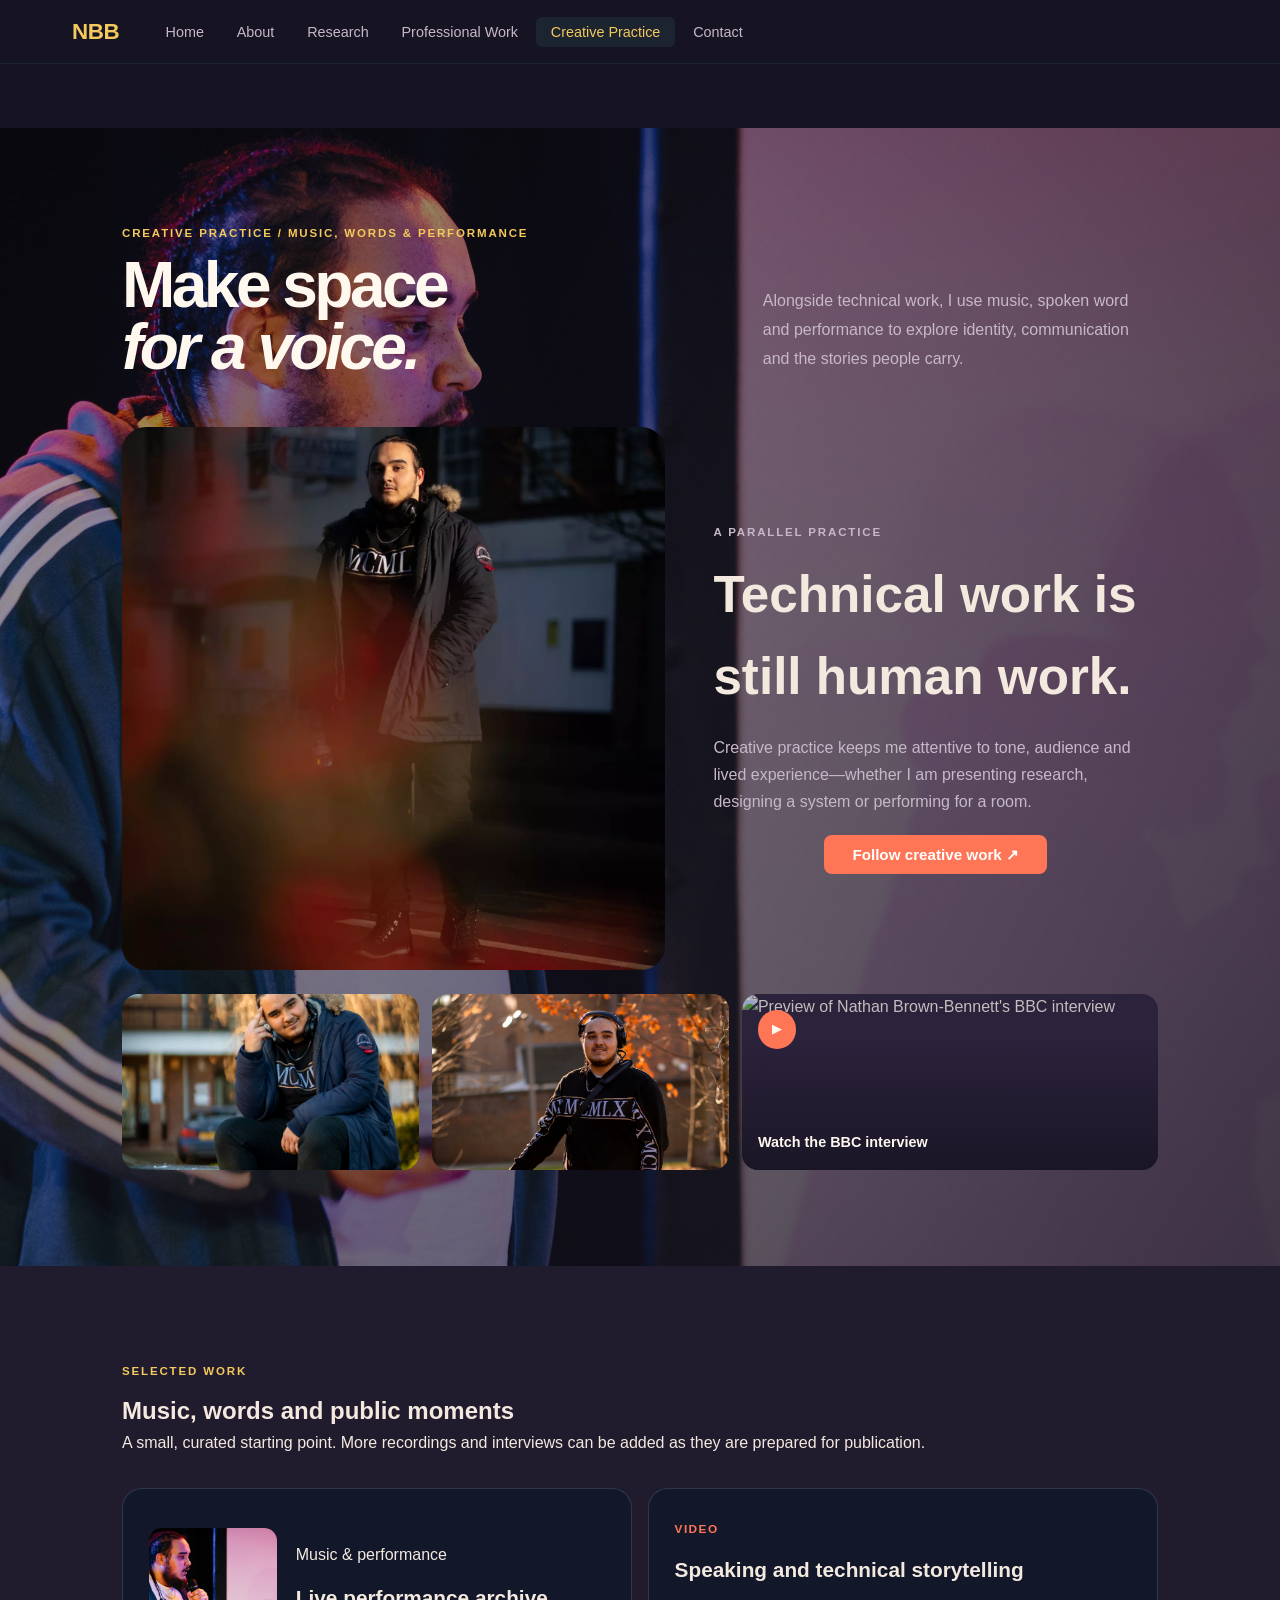
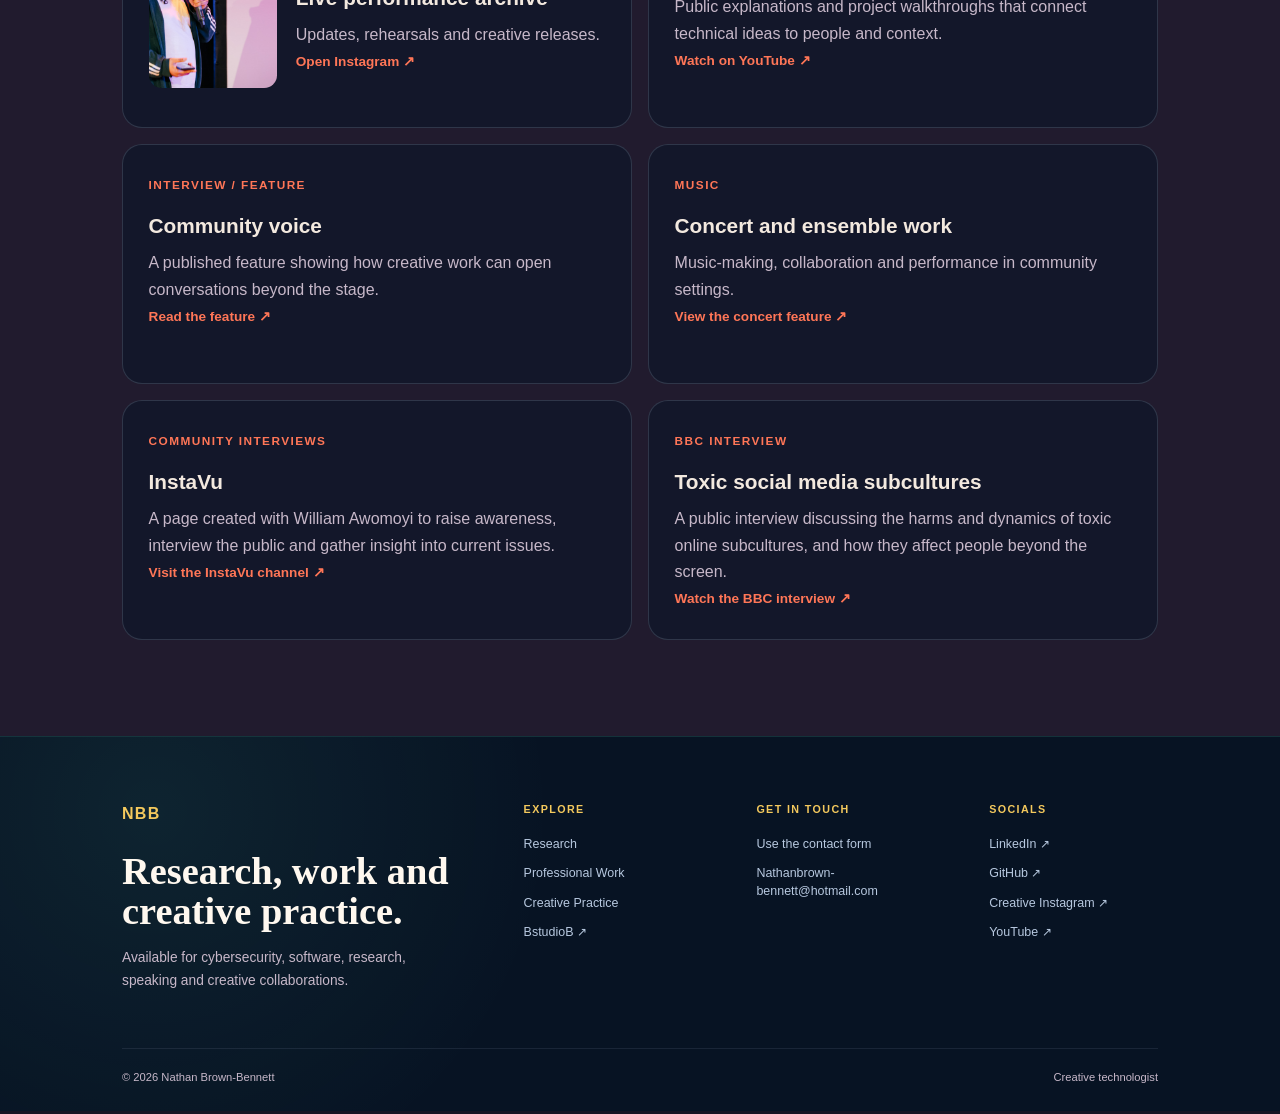
==== commit beaeba4c: "Refine portfolio carousels and streamline sections" ====
--- a/creative-practice.html
+++ b/creative-practice.html
@@ -1,9 +1,8 @@
 <!DOCTYPE html>
-<html lang="en"><head><meta charset="UTF-8"><meta name="viewport" content="width=device-width, initial-scale=1.0"><title>Creative Practice — Nathan Brown-Bennett</title><meta name="description" content="Music, spoken word, performances, interviews and creative work by Nathan Brown-Bennett."><meta name="theme-color" content="#0a192f"><link rel="canonical" href="https://nathanbrownbennett.github.io/NathanBrown-Bennett/creative-practice.html"><link rel="icon" href="assets/logo.svg" type="image/svg+xml"><link rel="stylesheet" href="styles.css?v=footer-minimal-20260804"></head>
+<html lang="en"><head><meta charset="UTF-8"><meta name="viewport" content="width=device-width, initial-scale=1.0"><title>Creative Practice — Nathan Brown-Bennett</title><meta name="description" content="Music, spoken word, performances, interviews and creative work by Nathan Brown-Bennett."><meta name="theme-color" content="#0a192f"><link rel="canonical" href="https://nathanbrownbennett.github.io/NathanBrown-Bennett/creative-practice.html"><link rel="icon" href="assets/logo.svg" type="image/svg+xml"><link rel="stylesheet" href="styles.css?v=carousel-refresh-20260804"></head>
 <body id="top"><canvas id="matrix-bg" aria-hidden="true"></canvas><div id="background-fader" aria-hidden="true"></div>
-<nav id="navbar" role="navigation" aria-label="Main navigation"><div class="nav-container"><a href="index.html" class="nav-logo" aria-label="Nathan Brown-Bennett — Home">NBB</a><ul class="nav-links" role="list"><li><a href="index.html">Home</a></li><li><a href="index.html#about">About</a></li><li><a href="research.html">Research</a></li><li><a href="professional-work.html">Professional Work</a></li><li><a href="creative-practice.html" aria-current="page">Creative Practice</a></li><li><a href="index.html#contact">Contact</a></li></ul><button class="hamburger" id="hamburger" aria-label="Toggle navigation menu" aria-expanded="false" aria-controls="mobile-nav"><span></span><span></span><span></span></button></div></nav>
+<nav id="navbar" role="navigation" aria-label="Main navigation"><div class="nav-container"><a href="index.html" class="nav-logo" aria-label="Nathan Brown-Bennett — Home">NBB</a><ul class="nav-links" role="list"><li><a href="index.html">Home</a></li><li><a href="index.html#about-overlay">About</a></li><li><a href="research.html">Research</a></li><li><a href="professional-work.html">Professional Work</a></li><li><a href="creative-practice.html" aria-current="page">Creative Practice</a></li><li><a href="index.html#contact">Contact</a></li></ul><button class="hamburger" id="hamburger" aria-label="Toggle navigation menu" aria-expanded="false" aria-controls="mobile-nav"><span></span><span></span><span></span></button></div></nav>
 <nav class="mobile-nav" id="mobile-nav" aria-label="Mobile navigation" aria-hidden="true"><ul role="list"><li><a href="index.html" class="mobile-nav-link">Home</a></li><li><a href="research.html" class="mobile-nav-link">Research</a></li><li><a href="professional-work.html" class="mobile-nav-link">Professional Work</a></li><li><a href="creative-practice.html" class="mobile-nav-link" aria-current="page">Creative Practice</a></li><li><a href="index.html#contact" class="mobile-nav-link">Contact</a></li></ul></nav>
-<main id="main-content" class="standalone-main" tabindex="-1"><section class="section creative-hero-section"><div class="container"><div class="research-heading fade-in"><div><p class="projects-eyebrow">Creative practice / Music, words &amp; performance</p><h1 class="projects-statement">Make space<br><em>for a voice.</em></h1></div><p class="research-intro">Alongside technical work, I use music, spoken word and performance to explore identity, communication and the stories people carry.</p></div><div class="creative-feature"><figure class="creative-portrait fade-in"><img src="assets/Background_Images/standing.webp" alt="Nathan Brown-Bennett in a portrait setting" loading="lazy" decoding="async"></figure><div class="creative-feature-copy fade-in"><p class="projects-eyebrow">A parallel practice</p><h2>Technical work is still human work.</h2><p>Creative practice keeps me attentive to tone, audience and lived experience—whether I am presenting research, designing a system or performing for a room.</p><a class="btn btn-primary" href="https://www.instagram.com/n.brown02/" target="_blank" rel="noopener">Follow creative work ↗</a></div></div><div class="creative-photo-strip" aria-label="Creative practice photo gallery"><img class="creative-photo-standing" src="assets/Background_Images/standing.webp" alt="Nathan Brown-Bennett in a portrait setting" loading="lazy"><img class="creative-photo-bw" src="assets/Background_Images/bw.JPG" alt="Black and white creative portrait" loading="lazy"><a class="creative-video-tile" href="https://youtu.be/M8S9Bp2-tac?is=MH3le7gIQFulHeWW" target="_blank" rel="noopener"><img src="https://img.youtube.com/vi/M8S9Bp2-tac/hqdefault.jpg" alt="Preview of Nathan Brown-Bennett's BBC interview"><span class="creative-play" aria-hidden="true">▶</span><strong>Watch the BBC interview</strong></a></div></div></section>
-<section class="section section-alt"><div class="container"><div class="section-heading fade-in"><div><p class="projects-eyebrow">Selected work</p><h2>Music, words and public moments</h2></div><p>A small, curated starting point. More recordings and interviews can be added as they are prepared for publication.</p></div><div class="creative-grid"><a class="creative-card creative-card-image fade-in" href="https://www.instagram.com/n.brown02/" target="_blank" rel="noopener"><img src="assets/Background_Images/performance.JPG" alt="Performance photography"><div><span>Music &amp; performance</span><h3>Live performance archive</h3><p>Updates, rehearsals and creative releases.</p><b>Open Instagram ↗</b></div></a><a class="creative-card fade-in" href="https://youtu.be/2_rwCbVFsDY?si=COd9ZLzcPHIm7auT" target="_blank" rel="noopener"><span>Video</span><h3>Speaking and technical storytelling</h3><p>Public explanations and project walkthroughs that connect technical ideas to people and context.</p><b>Watch on YouTube ↗</b></a><a class="creative-card fade-in" href="https://www.croydonites.com/post/review-croydonbites" target="_blank" rel="noopener"><span>Interview / feature</span><h3>Community voice</h3><p>A published feature showing how creative work can open conversations beyond the stage.</p><b>Read the feature ↗</b></a><a class="creative-card fade-in" href="https://www.thecedarsschool.org.uk/cedars-music-concert/utm_sourcerssutm_mediumrssutm_campaign=cedars-music-concert" target="_blank" rel="noopener"><span>Music</span><h3>Concert and ensemble work</h3><p>Music-making, collaboration and performance in community settings.</p><b>View the concert feature ↗</b></a></div></div></section>
-<section class="section public-voice-section"><div class="container"><div class="section-heading fade-in"><div><p class="projects-eyebrow">Public voice / Awareness &amp; insight</p><h2>Listening in public</h2></div><p>These projects bring research and creative communication into direct conversation with people and current social issues.</p></div><div class="creative-grid"><a class="creative-card fade-in" href="https://youtube.com/@instavu_1337?si=KPwT5nlYn38e6hPu" target="_blank" rel="noopener"><span>Community interviews</span><h3>InstaVu</h3><p>A page created with William Awomoyi to raise awareness, interview the public and gather insight into current issues.</p><b>Visit the InstaVu channel ↗</b></a><a class="creative-card fade-in" href="https://youtu.be/M8S9Bp2-tac?is=MH3le7gIQFulHeWW" target="_blank" rel="noopener"><span>BBC interview</span><h3>Toxic social media subcultures</h3><p>A public interview discussing the harms and dynamics of toxic online subcultures, and how they affect people beyond the screen.</p><b>Watch the BBC interview ↗</b></a></div></div></section></main>
+<main id="main-content" class="standalone-main" tabindex="-1"><section class="section creative-hero-section"><div class="container"><div class="research-heading fade-in"><div><p class="projects-eyebrow">Creative practice / Music, words &amp; performance</p><h1 class="projects-statement">Make space<br><em>for a voice.</em></h1></div><p class="research-intro">Alongside technical work, I use music, spoken word and performance to explore identity, communication and the stories people carry.</p></div><div class="creative-feature"><figure class="creative-portrait fade-in"><img src="assets/Background_Images/standing.webp" alt="Nathan Brown-Bennett in a portrait setting" loading="lazy" decoding="async"></figure><div class="creative-feature-copy fade-in"><p class="projects-eyebrow">A parallel practice</p><h2>Technical work is still human work.</h2><p>Creative practice keeps me attentive to tone, audience and lived experience—whether I am presenting research, designing a system or performing for a room.</p><a class="btn btn-primary" href="https://www.instagram.com/n.brown02/" target="_blank" rel="noopener">Follow creative work ↗</a></div></div><div class="creative-photo-strip" aria-label="Creative practice photo gallery"><img class="creative-photo-standing" src="assets/Background_Images/bench.webp" alt="Nathan Brown-Bennett in an outdoor creative portrait" loading="lazy"><img class="creative-photo-bw" src="assets/Background_Images/arm out.jpg" alt="Nathan Brown-Bennett in an outdoor creative portrait" loading="lazy"><a class="creative-video-tile" href="https://youtu.be/M8S9Bp2-tac?is=MH3le7gIQFulHeWW" target="_blank" rel="noopener"><img src="https://img.youtube.com/vi/M8S9Bp2-tac/hqdefault.jpg" alt="Preview of Nathan Brown-Bennett's BBC interview"><span class="creative-play" aria-hidden="true">▶</span><strong>Watch the BBC interview</strong></a></div></div></section>
+<section class="section section-alt"><div class="container"><div class="section-heading fade-in"><div><p class="projects-eyebrow">Selected work</p><h2>Music, words and public moments</h2></div><p>A small, curated starting point. More recordings and interviews can be added as they are prepared for publication.</p></div><div class="creative-grid"><a class="creative-card creative-card-image fade-in" href="https://www.instagram.com/n.brown02/" target="_blank" rel="noopener"><img src="assets/Background_Images/performance.JPG" alt="Performance photography"><div><span>Music &amp; performance</span><h3>Live performance archive</h3><p>Updates, rehearsals and creative releases.</p><b>Open Instagram ↗</b></div></a><a class="creative-card fade-in" href="https://youtu.be/2_rwCbVFsDY?si=COd9ZLzcPHIm7auT" target="_blank" rel="noopener"><span>Video</span><h3>Speaking and technical storytelling</h3><p>Public explanations and project walkthroughs that connect technical ideas to people and context.</p><b>Watch on YouTube ↗</b></a><a class="creative-card fade-in" href="https://www.croydonites.com/post/review-croydonbites" target="_blank" rel="noopener"><span>Interview / feature</span><h3>Community voice</h3><p>A published feature showing how creative work can open conversations beyond the stage.</p><b>Read the feature ↗</b></a><a class="creative-card fade-in" href="https://www.thecedarsschool.org.uk/cedars-music-concert/utm_sourcerssutm_mediumrssutm_campaign=cedars-music-concert" target="_blank" rel="noopener"><span>Music</span><h3>Concert and ensemble work</h3><p>Music-making, collaboration and performance in community settings.</p><b>View the concert feature ↗</b></a><a class="creative-card fade-in" href="https://youtube.com/@instavu_1337?si=KPwT5nlYn38e6hPu" target="_blank" rel="noopener"><span>Community interviews</span><h3>InstaVu</h3><p>A page created with William Awomoyi to raise awareness, interview the public and gather insight into current issues.</p><b>Visit the InstaVu channel ↗</b></a><a class="creative-card fade-in" href="https://youtu.be/M8S9Bp2-tac?is=MH3le7gIQFulHeWW" target="_blank" rel="noopener"><span>BBC interview</span><h3>Toxic social media subcultures</h3><p>A public interview discussing the harms and dynamics of toxic online subcultures, and how they affect people beyond the screen.</p><b>Watch the BBC interview ↗</b></a></div></div></section></main>
 <footer class="site-footer"><div class="container"><div class="footer-grid"><div class="footer-intro"><a class="footer-logo" href="index.html">NBB</a><h2>Research, work and creative practice.</h2><p>Available for cybersecurity, software, research, speaking and creative collaborations.</p></div><div class="footer-column"><p class="footer-label">Explore</p><a href="research.html">Research</a><a href="professional-work.html">Professional Work</a><a href="creative-practice.html" aria-current="page">Creative Practice</a><a href="https://bstudiob.co.uk/" target="_blank" rel="noopener">BstudioB ↗</a></div><div class="footer-column"><p class="footer-label">Get in touch</p><a href="index.html#contact">Use the contact form</a><a href="mailto:Nathanbrown-bennett@hotmail.com">Nathanbrown-bennett@hotmail.com</a></div><div class="footer-column footer-socials"><p class="footer-label">Socials</p><a href="https://www.linkedin.com/in/nathanbrown-bennett/" target="_blank" rel="noopener">LinkedIn ↗</a><a href="https://github.com/NathanBrownBennett" target="_blank" rel="noopener">GitHub ↗</a><a href="https://www.instagram.com/n.brown02/" target="_blank" rel="noopener">Creative Instagram ↗</a><a href="https://youtu.be/2_rwCbVFsDY?si=COd9ZLzcPHIm7auT" target="_blank" rel="noopener">YouTube ↗</a></div></div><div class="footer-bottom"><p>&copy; 2026 Nathan Brown-Bennett</p><p>Creative technologist</p></div></div></footer><a class="back-to-top" href="#top" aria-label="Back to top"><span aria-hidden="true">↑</span></a><script src="script.js"></script><script src="matrix-bg.js"></script></body></html>
--- a/styles.css
+++ b/styles.css
@@ -468,6 +468,18 @@
   --path-accent: #c084fc;
   background: linear-gradient(145deg, rgba(70, 39, 83, 0.96), rgba(30, 23, 45, 0.98));
 }
+.work-path { background:rgba(20,28,52,.58); backdrop-filter:blur(18px) saturate(1.25); -webkit-backdrop-filter:blur(18px) saturate(1.25); }
+.work-carousel-assist { display:flex; align-items:center; justify-content:center; gap:.85rem; margin-top:1rem; color:var(--text-muted); font-size:.68rem; text-transform:uppercase; letter-spacing:.1em; }
+.work-carousel-control { display:inline-grid; place-items:center; width:2.25rem; height:2.25rem; border:1px solid rgba(244,201,93,.55); border-radius:50%; background:rgba(23,20,35,.34); color:var(--accent2); cursor:pointer; font:inherit; font-size:1rem; line-height:1; transition:background .2s ease,transform .2s ease,border-color .2s ease; }
+.work-carousel-control:hover,.work-carousel-control:focus-visible { background:rgba(244,201,93,.16); border-color:var(--accent2); transform:translateY(-2px); }
+.work-carousel-dots { display:flex; align-items:center; gap:.35rem; }
+.work-carousel-dot { width:.45rem; height:.45rem; padding:0; border:0; border-radius:50%; background:rgba(255,255,255,.35); cursor:pointer; }
+.work-carousel-dot.active { width:1.3rem; border-radius:999px; background:var(--accent2); }
+body.home-page #work.work-slide-0::before { background-image:linear-gradient(120deg,rgba(23,20,35,.52),rgba(23,20,35,.64)),url('assets/research/undergraduate-product-evidence.webp'); }
+body.home-page #work.work-slide-1::before { background-image:linear-gradient(120deg,rgba(23,20,35,.54),rgba(72,39,52,.58)),url('assets/Background_Images/standing.webp'); }
+body.home-page #work.work-slide-2::before { background-image:linear-gradient(120deg,rgba(23,20,35,.42),rgba(72,39,52,.56)),url('assets/Background_Images/performance.JPG'); }
+body.home-page #work::before { transition:opacity .42s ease,background-image .42s ease; }
+body.home-page #work.work-bg-changing::before { opacity:0; }
 
 .work-path:hover {
   border-color: var(--path-accent);
@@ -664,6 +676,26 @@
   box-shadow: var(--shadow-lg);
   border: 2px solid rgba(100, 255, 218, 0.2);
 }
+.hero-image-wrap { position:relative; display:grid; justify-items:center; gap:.55rem; }
+.hero-image-trigger { position:relative; display:block; padding:0; border:0; background:none; cursor:pointer; border-radius:1.25rem; }
+.hero-image-trigger:focus-visible { outline:3px solid var(--accent2); outline-offset:5px; }
+.hero-image-trigger:hover .hero-profile-pic { transform:scale(1.025) rotate(-1deg); }
+.hero-image-note { position:absolute; top:-1.7rem; right:-2.3rem; z-index:2; color:var(--accent2); font-family:'Playfair Display',Georgia,serif; font-size:.68rem; font-style:italic; font-weight:700; letter-spacing:.02em; text-transform:lowercase; transform:rotate(7deg); white-space:nowrap; }
+.hero-image-note::after { content:''; position:absolute; left:-.8rem; right:-.45rem; bottom:-.55rem; height:1rem; border-top:1px solid rgba(244,201,93,.7); border-radius:50%; transform:rotate(-5deg); }
+.hero-image-trigger::after { content:''; position:absolute; inset:-.35rem; border:1px solid rgba(244,201,93,.5); border-radius:1.45rem; pointer-events:none; animation:hero-nudge 3.8s ease-in-out infinite; }
+@keyframes hero-nudge { 0%,70%,100% { transform:rotate(0); } 74% { transform:rotate(-1.5deg); } 78% { transform:rotate(1.5deg); } 82% { transform:rotate(-.8deg); } 86% { transform:rotate(0); } }
+.overlay-open { overflow:hidden; }
+.about-overlay { position:fixed; inset:0; z-index:1150; display:grid; place-items:center; padding:1.25rem; background:linear-gradient(120deg,rgba(23,20,35,.7),rgba(49,30,47,.58)),url('assets/Background_Images/stairs.jpg') center/cover; backdrop-filter:blur(10px); opacity:0; pointer-events:none; transition:opacity .25s ease; }
+.about-overlay.open { opacity:1; pointer-events:auto; }
+.about-overlay-card { position:relative; width:min(680px,100%); max-height:min(80svh,720px); overflow:auto; padding:clamp(1.5rem,5vw,3rem); border:1px solid rgba(244,201,93,.5); border-radius:1.5rem; background:rgba(23,20,35,.6); backdrop-filter:blur(18px) saturate(1.2); -webkit-backdrop-filter:blur(18px) saturate(1.2); box-shadow:0 30px 100px rgba(0,0,0,.45); transform:translateY(1rem) scale(.98); transition:transform .3s ease; }
+.about-overlay.open .about-overlay-card { transform:none; }
+.about-overlay-card h2 { max-width:15ch; margin:.5rem 0 1rem; color:var(--white); font-family:'Playfair Display',Georgia,serif; font-size:clamp(1.8rem,4vw,3rem); line-height:1.05; }
+.about-overlay-card p:not(.projects-eyebrow) { max-width:58ch; color:var(--text-muted); line-height:1.7; }
+.about-overlay-card .btn { margin-top:1.2rem; }
+.about-overlay-experience { margin-top:1.5rem; }
+.about-overlay-experience > h3 { color:var(--white); font-size:1.35rem; margin:0 0 .45rem; }
+.about-overlay-experience > p { color:var(--text-muted); font-size:.9rem; line-height:1.65; margin:0 0 1rem; }
+.about-overlay-close { position:absolute; top:.8rem; right:1rem; width:2.4rem; height:2.4rem; border:1px solid rgba(244,201,93,.45); border-radius:50%; background:transparent; color:var(--white); cursor:pointer; font-size:1.5rem; line-height:1; }
 
 .hero-text {
   flex: 1;
@@ -1536,7 +1568,7 @@
   display: grid;
   gap: 3rem;
   grid-template-columns: minmax(0, 1.2fr) minmax(280px, 0.8fr);
-  margin-bottom: 2.5rem;
+  margin-bottom: 1.35rem;
 }
 
 .research-intro {
@@ -1554,7 +1586,7 @@
   display: grid;
   gap: 0;
   grid-template-columns: minmax(0, 1.08fr) minmax(380px, 0.92fr);
-  min-height: 610px;
+  min-height: clamp(470px, calc(100svh - 390px), 570px);
   overflow: hidden;
 }
 
@@ -1621,7 +1653,7 @@
   background:
     linear-gradient(145deg, rgba(100, 255, 218, 0.08), transparent 60%),
     #061323;
-  min-height: 610px;
+  min-height: inherit;
   overflow: hidden;
   padding: clamp(1.5rem, 4vw, 3.5rem);
   position: relative;
@@ -1670,7 +1702,7 @@
 
 .research-copy {
   align-self: center;
-  padding: clamp(2rem, 4vw, 4rem);
+  padding: clamp(1.35rem, 3vw, 2.5rem);
 }
 
 .research-meta {
@@ -1700,23 +1732,23 @@
 .research-copy h3 {
   color: var(--white);
   font-family: 'Playfair Display', serif;
-  font-size: clamp(2rem, 3.4vw, 3.4rem);
+  font-size: clamp(1.75rem, 2.8vw, 2.8rem);
   line-height: 1.04;
-  margin: 0 0 1.4rem;
+  margin: 0 0 0.8rem;
 }
 
 .research-lede {
   color: var(--text);
   font-size: 0.96rem;
-  line-height: 1.75;
-  margin: 0 0 1.5rem;
+  line-height: 1.55;
+  margin: 0 0 1rem;
 }
 
 .research-topics {
   display: flex;
   flex-wrap: wrap;
   gap: 0.55rem;
-  margin-bottom: 1.8rem;
+  margin-bottom: 1.1rem;
 }
 
 .research-topics span {
@@ -3429,8 +3461,8 @@
 .home-page #about,.home-page #work { min-height:82svh; display:grid; align-items:center; }
 .home-page #contact { min-height:68svh; }
 .home-page .graduation-section { display:none; }
-.home-page .work-paths { grid-template-columns:repeat(3,minmax(0,1fr)); }
-.home-page .work-path { min-height:260px; }
+.home-page .work-paths { display:flex; width:100%; max-width:100%; overflow:hidden; scroll-snap-type:x mandatory; gap:0; padding:.25rem 0 1rem; scroll-behavior:smooth; }
+.home-page .work-path { flex:0 0 100%; width:100%; min-width:0; min-height:260px; scroll-snap-align:start; }
 .hero-text h1 { text-wrap:balance; }
 .hero-actions { flex-wrap:wrap; }
 .btn-primary { background:var(--accent); }
@@ -3449,8 +3481,17 @@
 .research-carousel,.professional-carousel { position:relative; overflow:hidden; }
 .research-carousel-track,.professional-timeline { display:flex; transition:transform .5s cubic-bezier(.22,.61,.36,1); will-change:transform; }
 .research-carousel .research-feature { flex:0 0 100%; }
+@media (min-width:701px) { .research-carousel .research-visuals { min-height:inherit; } }
 .professional-carousel .professional-timeline { margin-top:0; }
 .professional-carousel .professional-role { flex:0 0 100%; min-height:17rem; align-items:start; }
+.professional-carousel { isolation:isolate; border-radius:1.25rem; padding:1rem 1.5rem 1.25rem; }
+.professional-carousel::before { content:''; position:absolute; inset:0; z-index:-1; border:1px solid rgba(244,201,93,.2); border-radius:inherit; background-position:center; background-size:cover; opacity:.42; transition:background-image .45s ease,opacity .3s ease; }
+.professional-carousel.professional-slide-0::before { background-image:linear-gradient(110deg,rgba(23,20,35,.82),rgba(31,51,72,.68)),url('assets/Background_Images/standing.webp'); }
+.professional-carousel.professional-slide-1::before { background-image:linear-gradient(110deg,rgba(23,20,35,.78),rgba(80,44,61,.64)),url('assets/Background_Images/gradwall.jpg'); }
+.professional-carousel.professional-slide-2::before { background-image:linear-gradient(110deg,rgba(23,20,35,.8),rgba(48,57,91,.62)),url('assets/Background_Images/5thfloor.jpg'); }
+.professional-carousel.professional-slide-3::before { background-image:linear-gradient(110deg,rgba(23,20,35,.8),rgba(21,63,67,.62)),url('assets/Background_Images/bench.webp'); }
+.professional-carousel.professional-slide-4::before { background-image:linear-gradient(110deg,rgba(23,20,35,.84),rgba(57,42,68,.6)),url('assets/Background_Images/bw.JPG'); }
+.professional-carousel.professional-slide-5::before { background-image:linear-gradient(110deg,rgba(23,20,35,.8),rgba(73,44,51,.64)),url('assets/Background_Images/performance.JPG'); }
 .research-carousel-controls,.professional-carousel-controls { display:flex; align-items:center; justify-content:center; gap:1.25rem; margin-top:1rem; }
 .carousel-control { width:2.6rem; height:2.6rem; border:1px solid var(--accent2); border-radius:50%; background:rgba(244,201,93,.08); color:var(--accent2); cursor:pointer; font:inherit; font-size:1.15rem; transition:background .2s ease,transform .2s ease; }
 .carousel-control:hover { background:rgba(244,201,93,.2); transform:translateY(-2px); }
@@ -3471,12 +3512,14 @@
   .home-page .experience-disclosure { margin-top:.8rem; }
   .home-page .hero-content { gap:1.1rem; }
   .home-page .hero-profile-pic { width:132px; height:132px; }
+  .hero-image-note { top:-1.4rem; right:-1rem; font-size:.58rem; }
   .home-page .hero-text h1 { font-size:clamp(2rem,10vw,3rem); }
   .home-page .hero-subtitle { font-size:1rem; }
   .home-page .hero-location { font-size:.84rem; }
-  .home-page .work-paths { display:flex; width:100%; max-width:100%; overflow-x:auto; scroll-snap-type:x mandatory; gap:0; padding:.25rem 0 1rem; scrollbar-width:none; scroll-padding-inline:0; }
+  .home-page .work-paths { overflow-x:auto; scrollbar-width:none; scroll-padding-inline:0; }
   .home-page .work-paths::-webkit-scrollbar { display:none; }
-  .home-page .work-path { flex:0 0 100%; width:100%; min-width:0; min-height:230px; scroll-snap-align:start; }
+  .home-page .work-path { min-height:230px; }
+  .home-page .work-carousel-assist { justify-content:space-between; margin-top:.2rem; }
   .home-page .work-directory-heading,.home-page .work-directory-heading h2,.home-page .work-directory-heading > p { width:100%; max-width:100%; min-width:0; overflow-wrap:anywhere; }
   .home-page .work-directory-heading h2 { display:block; width:100%; max-width:100%; font-size:clamp(1.8rem,8vw,2.7rem); line-height:1.08; text-wrap:pretty; white-space:normal !important; }
   .home-page .work-directory-heading h2 .word-reveal { display:inline; white-space:normal; }
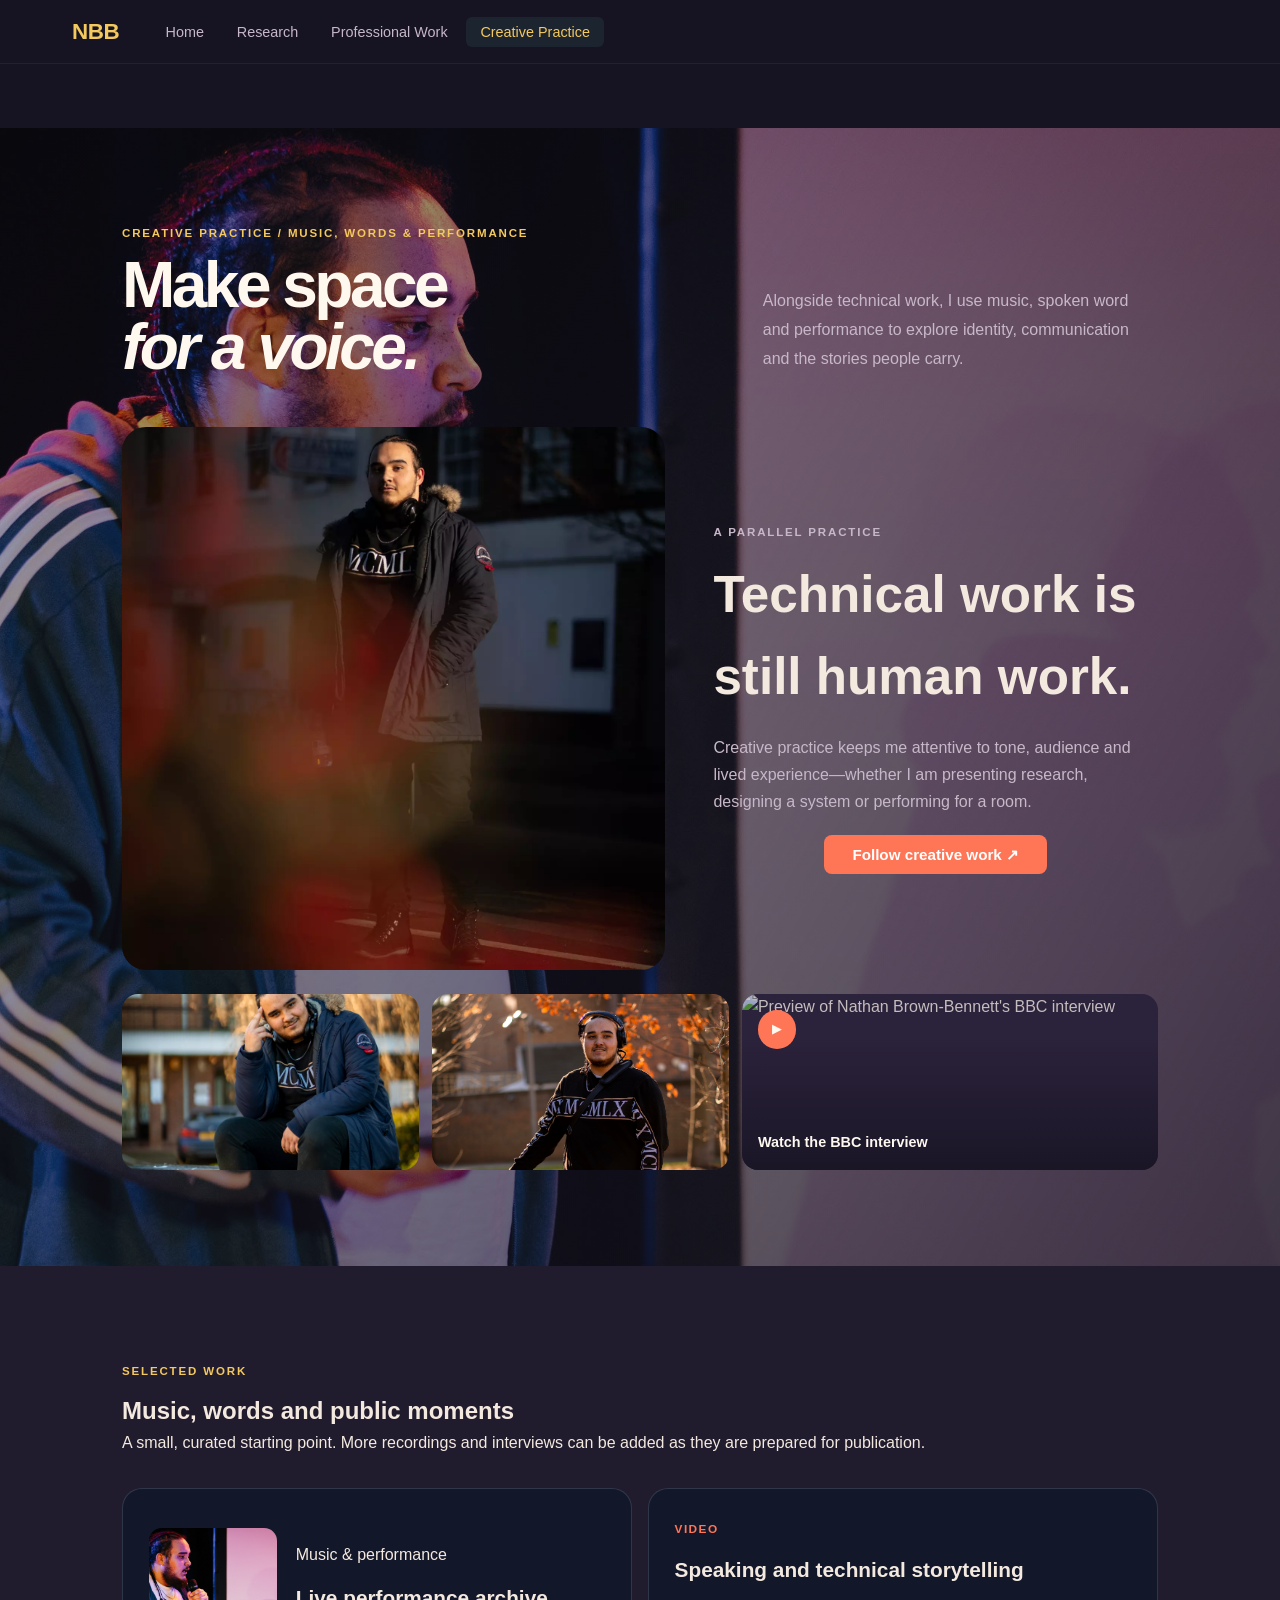
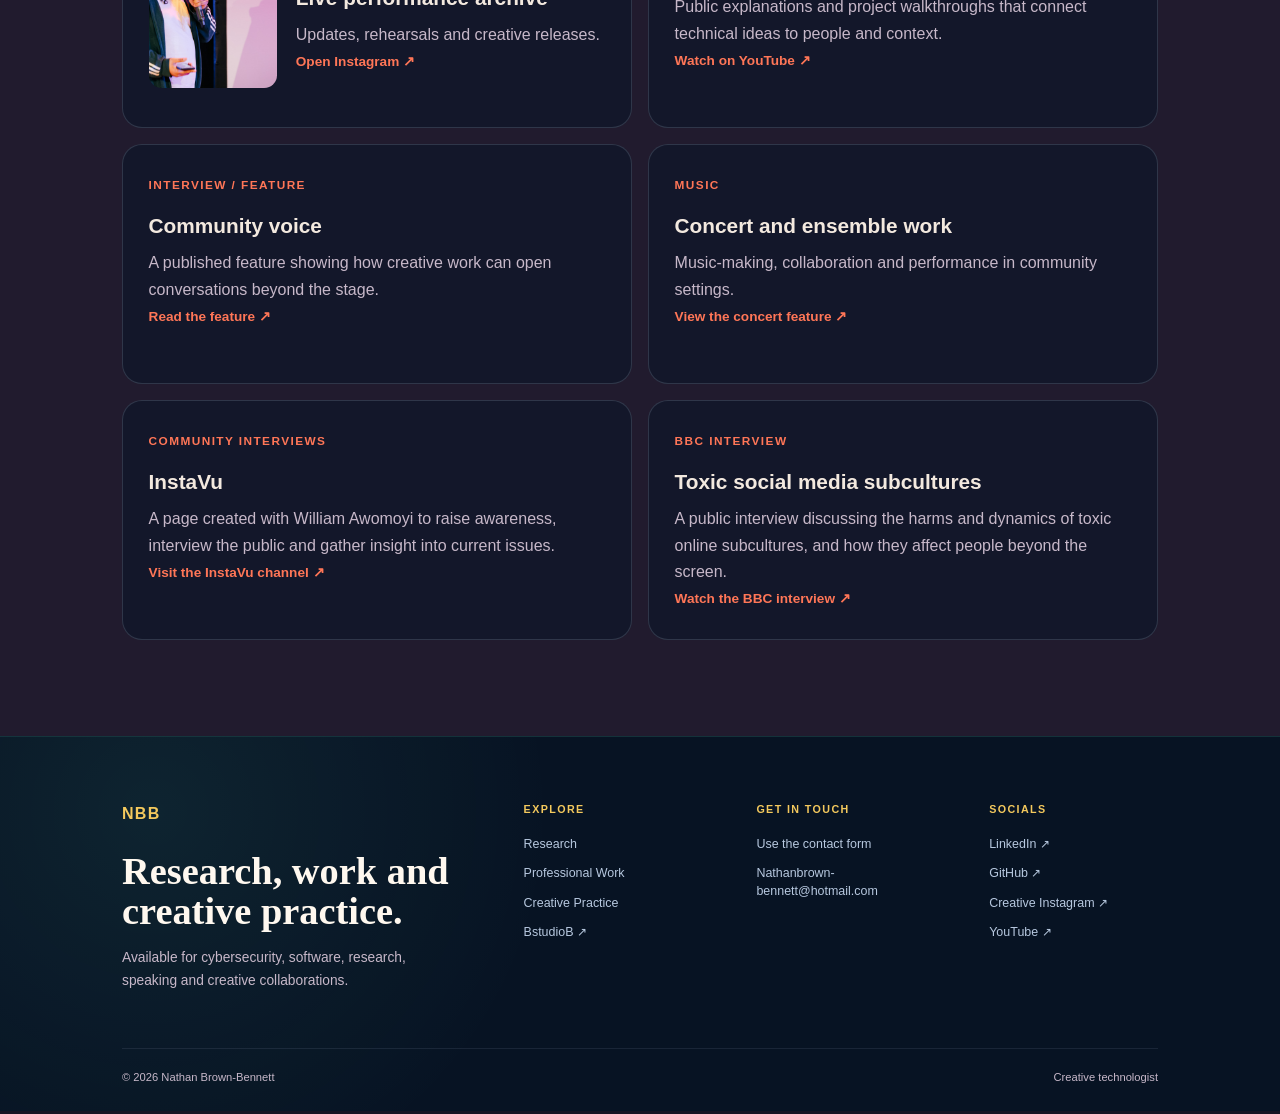
==== commit 16b5a793: "Move contact into overlay and simplify navigation" ====
--- a/creative-practice.html
+++ b/creative-practice.html
@@ -1,8 +1,8 @@
 <!DOCTYPE html>
-<html lang="en"><head><meta charset="UTF-8"><meta name="viewport" content="width=device-width, initial-scale=1.0"><title>Creative Practice — Nathan Brown-Bennett</title><meta name="description" content="Music, spoken word, performances, interviews and creative work by Nathan Brown-Bennett."><meta name="theme-color" content="#0a192f"><link rel="canonical" href="https://nathanbrownbennett.github.io/NathanBrown-Bennett/creative-practice.html"><link rel="icon" href="assets/logo.svg" type="image/svg+xml"><link rel="stylesheet" href="styles.css?v=carousel-refresh-20260804"></head>
+<html lang="en"><head><meta charset="UTF-8"><meta name="viewport" content="width=device-width, initial-scale=1.0"><title>Creative Practice — Nathan Brown-Bennett</title><meta name="description" content="Music, spoken word, performances, interviews and creative work by Nathan Brown-Bennett."><meta name="theme-color" content="#0a192f"><link rel="canonical" href="https://nathanbrownbennett.github.io/NathanBrown-Bennett/creative-practice.html"><link rel="icon" href="assets/logo.svg" type="image/svg+xml"><link rel="stylesheet" href="styles.css?v=overlay-refresh-20260804"></head>
 <body id="top"><canvas id="matrix-bg" aria-hidden="true"></canvas><div id="background-fader" aria-hidden="true"></div>
-<nav id="navbar" role="navigation" aria-label="Main navigation"><div class="nav-container"><a href="index.html" class="nav-logo" aria-label="Nathan Brown-Bennett — Home">NBB</a><ul class="nav-links" role="list"><li><a href="index.html">Home</a></li><li><a href="index.html#about-overlay">About</a></li><li><a href="research.html">Research</a></li><li><a href="professional-work.html">Professional Work</a></li><li><a href="creative-practice.html" aria-current="page">Creative Practice</a></li><li><a href="index.html#contact">Contact</a></li></ul><button class="hamburger" id="hamburger" aria-label="Toggle navigation menu" aria-expanded="false" aria-controls="mobile-nav"><span></span><span></span><span></span></button></div></nav>
-<nav class="mobile-nav" id="mobile-nav" aria-label="Mobile navigation" aria-hidden="true"><ul role="list"><li><a href="index.html" class="mobile-nav-link">Home</a></li><li><a href="research.html" class="mobile-nav-link">Research</a></li><li><a href="professional-work.html" class="mobile-nav-link">Professional Work</a></li><li><a href="creative-practice.html" class="mobile-nav-link" aria-current="page">Creative Practice</a></li><li><a href="index.html#contact" class="mobile-nav-link">Contact</a></li></ul></nav>
+<nav id="navbar" role="navigation" aria-label="Main navigation"><div class="nav-container"><a href="index.html" class="nav-logo" aria-label="Nathan Brown-Bennett — Home">NBB</a><ul class="nav-links" role="list"><li><a href="index.html">Home</a></li><li><a href="research.html">Research</a></li><li><a href="professional-work.html">Professional Work</a></li><li><a href="creative-practice.html" aria-current="page">Creative Practice</a></li></ul><button class="hamburger" id="hamburger" aria-label="Toggle navigation menu" aria-expanded="false" aria-controls="mobile-nav"><span></span><span></span><span></span></button></div></nav>
+<nav class="mobile-nav" id="mobile-nav" aria-label="Mobile navigation" aria-hidden="true"><ul role="list"><li><a href="index.html" class="mobile-nav-link">Home</a></li><li><a href="research.html" class="mobile-nav-link">Research</a></li><li><a href="professional-work.html" class="mobile-nav-link">Professional Work</a></li><li><a href="creative-practice.html" class="mobile-nav-link" aria-current="page">Creative Practice</a></li></ul></nav>
 <main id="main-content" class="standalone-main" tabindex="-1"><section class="section creative-hero-section"><div class="container"><div class="research-heading fade-in"><div><p class="projects-eyebrow">Creative practice / Music, words &amp; performance</p><h1 class="projects-statement">Make space<br><em>for a voice.</em></h1></div><p class="research-intro">Alongside technical work, I use music, spoken word and performance to explore identity, communication and the stories people carry.</p></div><div class="creative-feature"><figure class="creative-portrait fade-in"><img src="assets/Background_Images/standing.webp" alt="Nathan Brown-Bennett in a portrait setting" loading="lazy" decoding="async"></figure><div class="creative-feature-copy fade-in"><p class="projects-eyebrow">A parallel practice</p><h2>Technical work is still human work.</h2><p>Creative practice keeps me attentive to tone, audience and lived experience—whether I am presenting research, designing a system or performing for a room.</p><a class="btn btn-primary" href="https://www.instagram.com/n.brown02/" target="_blank" rel="noopener">Follow creative work ↗</a></div></div><div class="creative-photo-strip" aria-label="Creative practice photo gallery"><img class="creative-photo-standing" src="assets/Background_Images/bench.webp" alt="Nathan Brown-Bennett in an outdoor creative portrait" loading="lazy"><img class="creative-photo-bw" src="assets/Background_Images/arm out.jpg" alt="Nathan Brown-Bennett in an outdoor creative portrait" loading="lazy"><a class="creative-video-tile" href="https://youtu.be/M8S9Bp2-tac?is=MH3le7gIQFulHeWW" target="_blank" rel="noopener"><img src="https://img.youtube.com/vi/M8S9Bp2-tac/hqdefault.jpg" alt="Preview of Nathan Brown-Bennett's BBC interview"><span class="creative-play" aria-hidden="true">▶</span><strong>Watch the BBC interview</strong></a></div></div></section>
 <section class="section section-alt"><div class="container"><div class="section-heading fade-in"><div><p class="projects-eyebrow">Selected work</p><h2>Music, words and public moments</h2></div><p>A small, curated starting point. More recordings and interviews can be added as they are prepared for publication.</p></div><div class="creative-grid"><a class="creative-card creative-card-image fade-in" href="https://www.instagram.com/n.brown02/" target="_blank" rel="noopener"><img src="assets/Background_Images/performance.JPG" alt="Performance photography"><div><span>Music &amp; performance</span><h3>Live performance archive</h3><p>Updates, rehearsals and creative releases.</p><b>Open Instagram ↗</b></div></a><a class="creative-card fade-in" href="https://youtu.be/2_rwCbVFsDY?si=COd9ZLzcPHIm7auT" target="_blank" rel="noopener"><span>Video</span><h3>Speaking and technical storytelling</h3><p>Public explanations and project walkthroughs that connect technical ideas to people and context.</p><b>Watch on YouTube ↗</b></a><a class="creative-card fade-in" href="https://www.croydonites.com/post/review-croydonbites" target="_blank" rel="noopener"><span>Interview / feature</span><h3>Community voice</h3><p>A published feature showing how creative work can open conversations beyond the stage.</p><b>Read the feature ↗</b></a><a class="creative-card fade-in" href="https://www.thecedarsschool.org.uk/cedars-music-concert/utm_sourcerssutm_mediumrssutm_campaign=cedars-music-concert" target="_blank" rel="noopener"><span>Music</span><h3>Concert and ensemble work</h3><p>Music-making, collaboration and performance in community settings.</p><b>View the concert feature ↗</b></a><a class="creative-card fade-in" href="https://youtube.com/@instavu_1337?si=KPwT5nlYn38e6hPu" target="_blank" rel="noopener"><span>Community interviews</span><h3>InstaVu</h3><p>A page created with William Awomoyi to raise awareness, interview the public and gather insight into current issues.</p><b>Visit the InstaVu channel ↗</b></a><a class="creative-card fade-in" href="https://youtu.be/M8S9Bp2-tac?is=MH3le7gIQFulHeWW" target="_blank" rel="noopener"><span>BBC interview</span><h3>Toxic social media subcultures</h3><p>A public interview discussing the harms and dynamics of toxic online subcultures, and how they affect people beyond the screen.</p><b>Watch the BBC interview ↗</b></a></div></div></section></main>
-<footer class="site-footer"><div class="container"><div class="footer-grid"><div class="footer-intro"><a class="footer-logo" href="index.html">NBB</a><h2>Research, work and creative practice.</h2><p>Available for cybersecurity, software, research, speaking and creative collaborations.</p></div><div class="footer-column"><p class="footer-label">Explore</p><a href="research.html">Research</a><a href="professional-work.html">Professional Work</a><a href="creative-practice.html" aria-current="page">Creative Practice</a><a href="https://bstudiob.co.uk/" target="_blank" rel="noopener">BstudioB ↗</a></div><div class="footer-column"><p class="footer-label">Get in touch</p><a href="index.html#contact">Use the contact form</a><a href="mailto:Nathanbrown-bennett@hotmail.com">Nathanbrown-bennett@hotmail.com</a></div><div class="footer-column footer-socials"><p class="footer-label">Socials</p><a href="https://www.linkedin.com/in/nathanbrown-bennett/" target="_blank" rel="noopener">LinkedIn ↗</a><a href="https://github.com/NathanBrownBennett" target="_blank" rel="noopener">GitHub ↗</a><a href="https://www.instagram.com/n.brown02/" target="_blank" rel="noopener">Creative Instagram ↗</a><a href="https://youtu.be/2_rwCbVFsDY?si=COd9ZLzcPHIm7auT" target="_blank" rel="noopener">YouTube ↗</a></div></div><div class="footer-bottom"><p>&copy; 2026 Nathan Brown-Bennett</p><p>Creative technologist</p></div></div></footer><a class="back-to-top" href="#top" aria-label="Back to top"><span aria-hidden="true">↑</span></a><script src="script.js"></script><script src="matrix-bg.js"></script></body></html>
+<footer class="site-footer"><div class="container"><div class="footer-grid"><div class="footer-intro"><a class="footer-logo" href="index.html">NBB</a><h2>Research, work and creative practice.</h2><p>Available for cybersecurity, software, research, speaking and creative collaborations.</p></div><div class="footer-column"><p class="footer-label">Explore</p><a href="research.html">Research</a><a href="professional-work.html">Professional Work</a><a href="creative-practice.html" aria-current="page">Creative Practice</a><a href="https://bstudiob.co.uk/" target="_blank" rel="noopener">BstudioB ↗</a></div><div class="footer-column"><p class="footer-label">Get in touch</p><a href="index.html#contact-overlay">Use the contact form</a><a href="mailto:Nathanbrown-bennett@hotmail.com">Nathanbrown-bennett@hotmail.com</a></div><div class="footer-column footer-socials"><p class="footer-label">Socials</p><a href="https://www.linkedin.com/in/nathanbrown-bennett/" target="_blank" rel="noopener">LinkedIn ↗</a><a href="https://github.com/NathanBrownBennett" target="_blank" rel="noopener">GitHub ↗</a><a href="https://www.instagram.com/n.brown02/" target="_blank" rel="noopener">Creative Instagram ↗</a><a href="https://youtu.be/2_rwCbVFsDY?si=COd9ZLzcPHIm7auT" target="_blank" rel="noopener">YouTube ↗</a></div></div><div class="footer-bottom"><p>&copy; 2026 Nathan Brown-Bennett</p><p>Creative technologist</p></div></div></footer><a class="back-to-top" href="#top" aria-label="Back to top"><span aria-hidden="true">↑</span></a><script src="script.js"></script><script src="matrix-bg.js"></script></body></html>
--- a/styles.css
+++ b/styles.css
@@ -696,6 +696,13 @@
 .about-overlay-experience > h3 { color:var(--white); font-size:1.35rem; margin:0 0 .45rem; }
 .about-overlay-experience > p { color:var(--text-muted); font-size:.9rem; line-height:1.65; margin:0 0 1rem; }
 .about-overlay-close { position:absolute; top:.8rem; right:1rem; width:2.4rem; height:2.4rem; border:1px solid rgba(244,201,93,.45); border-radius:50%; background:transparent; color:var(--white); cursor:pointer; font-size:1.5rem; line-height:1; }
+.contact-overlay { position:fixed; inset:0; z-index:1150; display:grid; place-items:center; padding:1.25rem; background:linear-gradient(120deg,rgba(23,20,35,.72),rgba(49,30,47,.62)),url('assets/Background_Images/bw.JPG') center/cover; backdrop-filter:blur(10px); opacity:0; pointer-events:none; transition:opacity .25s ease; }
+.contact-overlay.open { opacity:1; pointer-events:auto; }
+.contact-overlay-card { position:relative; width:min(980px,100%); max-height:min(88svh,820px); overflow:auto; padding:clamp(1.25rem,4vw,2.5rem); border:1px solid rgba(244,201,93,.45); border-radius:1.5rem; background:rgba(15,22,41,.72); backdrop-filter:blur(18px) saturate(1.2); -webkit-backdrop-filter:blur(18px) saturate(1.2); box-shadow:0 30px 100px rgba(0,0,0,.45); transform:translateY(1rem) scale(.98); transition:transform .3s ease; }
+.contact-overlay.open .contact-overlay-card { transform:none; }
+.contact-overlay-card .section-subtitle { max-width:58ch; }
+.contact-overlay-close { position:absolute; top:.8rem; right:1rem; z-index:2; width:2.4rem; height:2.4rem; border:1px solid rgba(244,201,93,.45); border-radius:50%; background:rgba(23,20,35,.4); color:var(--white); cursor:pointer; font-size:1.5rem; line-height:1; }
+.contact-overlay-card .contact-layout { margin-top:1.25rem; }
 
 .hero-text {
   flex: 1;
@@ -3434,6 +3441,14 @@
   .recent-project-card:hover .recent-project-media img {
     transform: none;
   }
+}
+
+/* Keep the mobile footer intentionally compact: copyright only. */
+@media (max-width:700px) {
+  .site-footer .footer-intro,
+  .site-footer .footer-column { display:none !important; }
+  .site-footer .footer-bottom { display:flex !important; align-items:center; justify-content:center; flex-direction:column; gap:.2rem; margin:0; padding-top:0; text-align:center; }
+  .site-footer .footer-bottom p { display:block !important; font-size:.66rem; line-height:1.2; margin:0; }
 }
 
 /* ============================================================
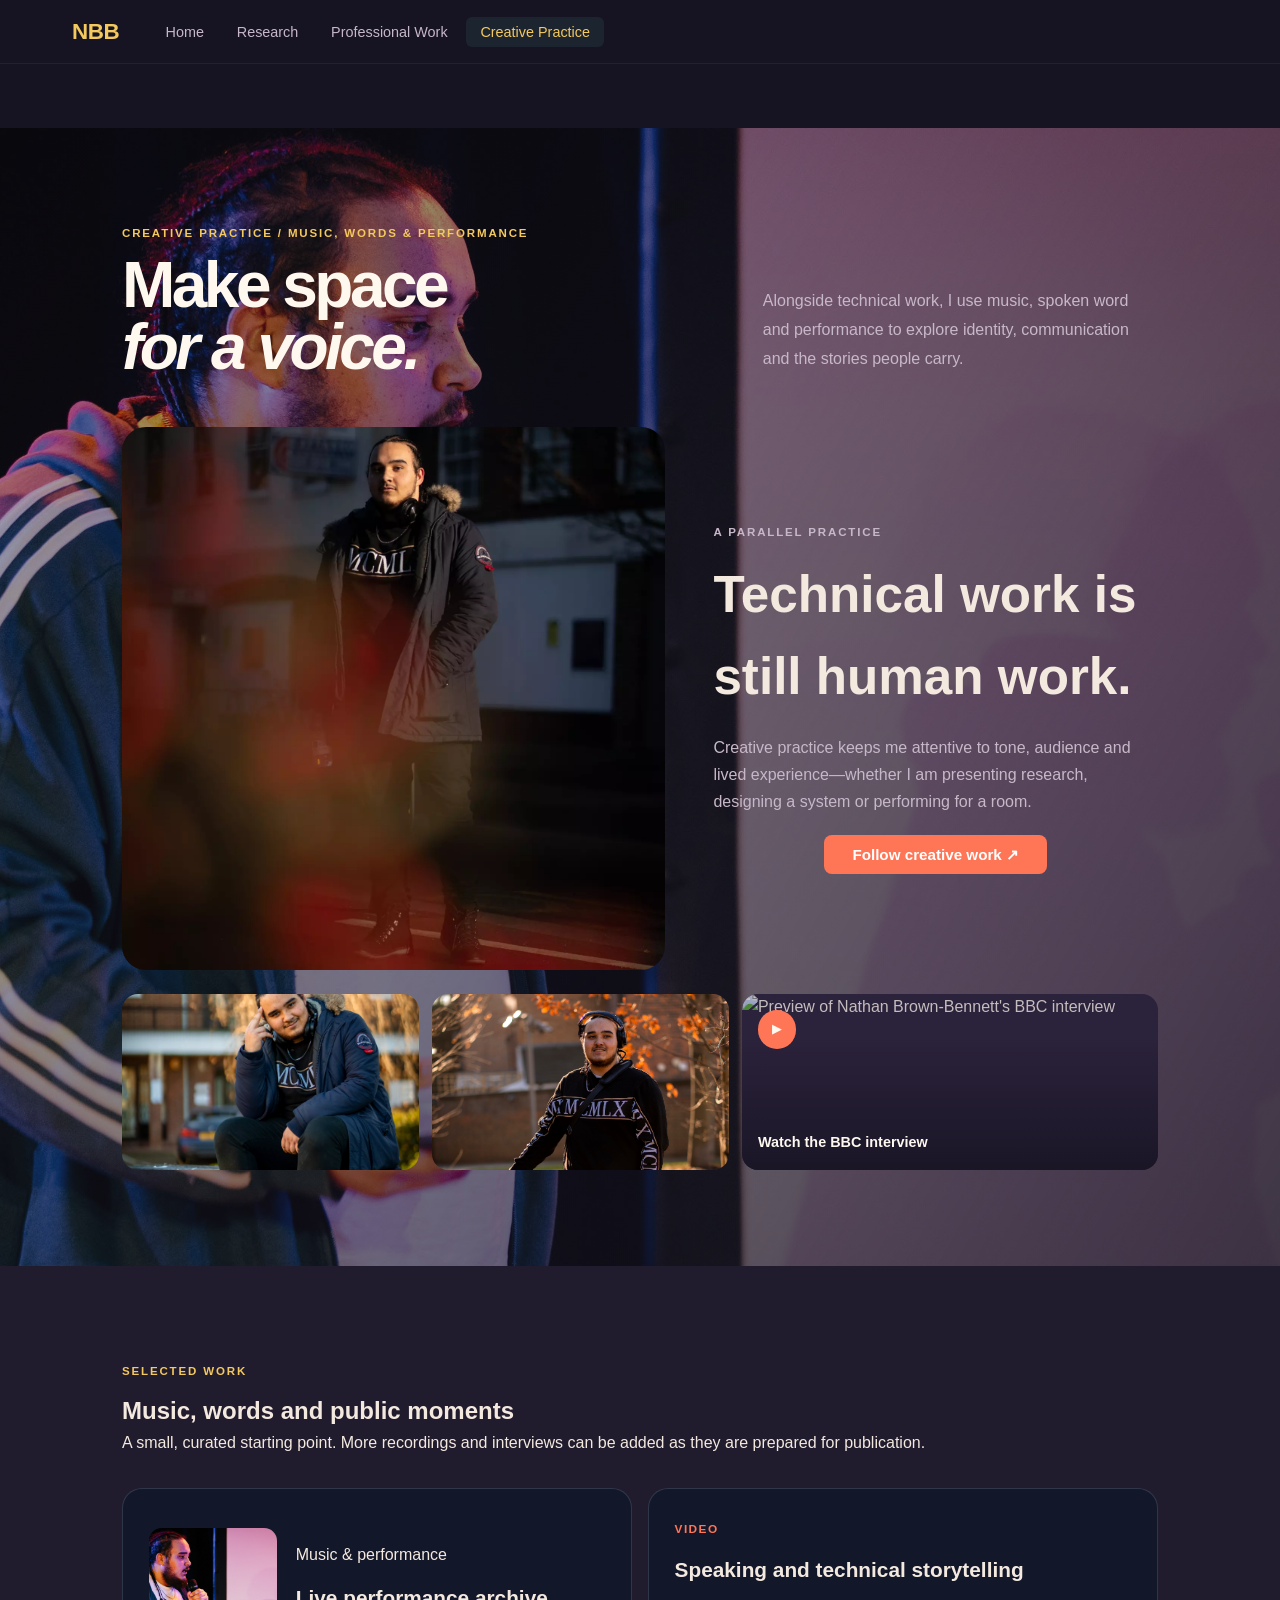
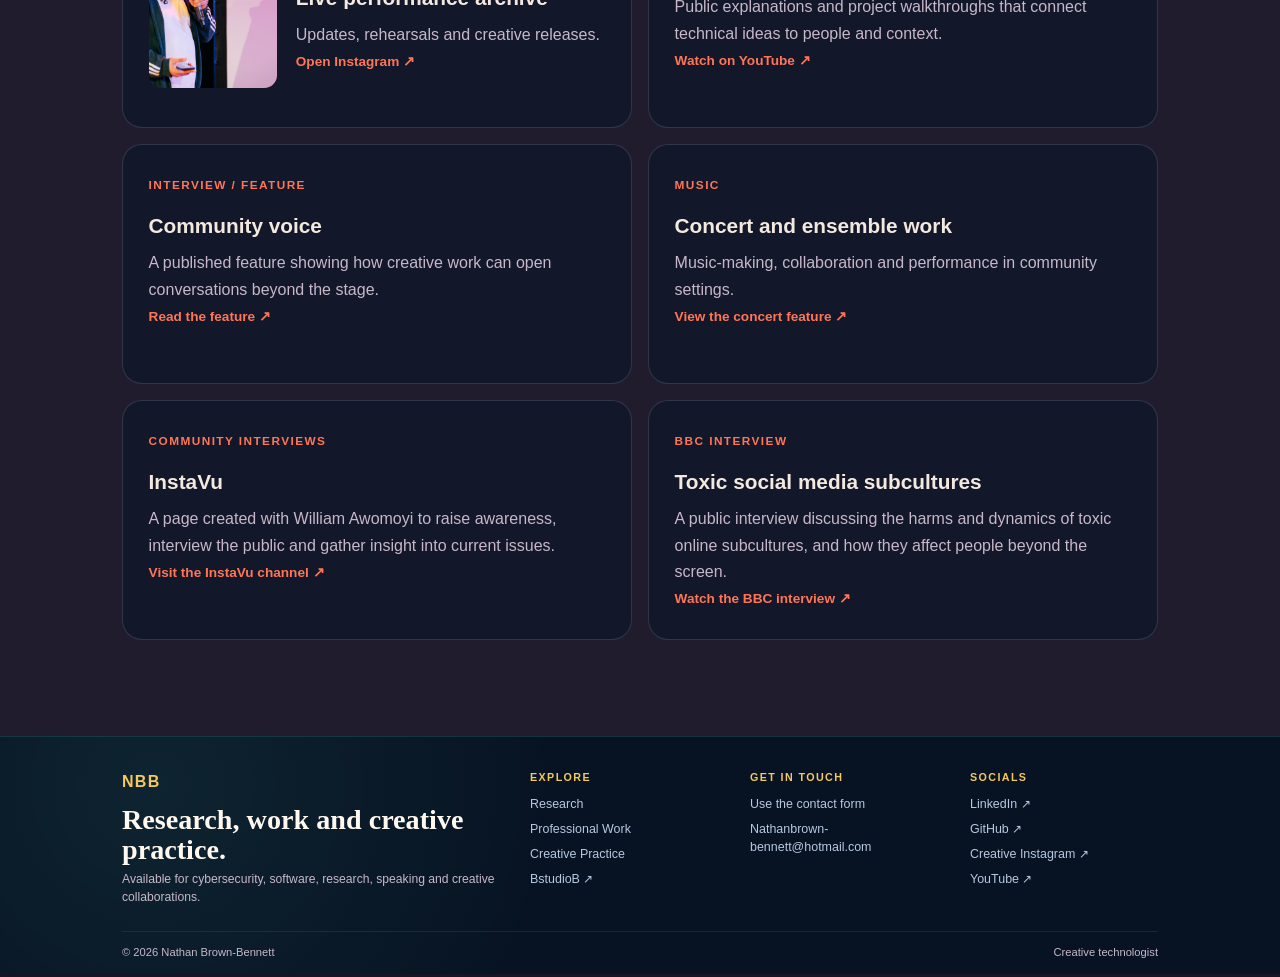
==== commit dfa8651b: "Compact desktop footer layout" ====
--- a/creative-practice.html
+++ b/creative-practice.html
@@ -1,5 +1,5 @@
 <!DOCTYPE html>
-<html lang="en"><head><meta charset="UTF-8"><meta name="viewport" content="width=device-width, initial-scale=1.0"><title>Creative Practice — Nathan Brown-Bennett</title><meta name="description" content="Music, spoken word, performances, interviews and creative work by Nathan Brown-Bennett."><meta name="theme-color" content="#0a192f"><link rel="canonical" href="https://nathanbrownbennett.github.io/NathanBrown-Bennett/creative-practice.html"><link rel="icon" href="assets/logo.svg" type="image/svg+xml"><link rel="stylesheet" href="styles.css?v=overlay-refresh-20260804"></head>
+<html lang="en"><head><meta charset="UTF-8"><meta name="viewport" content="width=device-width, initial-scale=1.0"><title>Creative Practice — Nathan Brown-Bennett</title><meta name="description" content="Music, spoken word, performances, interviews and creative work by Nathan Brown-Bennett."><meta name="theme-color" content="#0a192f"><link rel="canonical" href="https://nathanbrownbennett.github.io/NathanBrown-Bennett/creative-practice.html"><link rel="icon" href="assets/logo.svg" type="image/svg+xml"><link rel="stylesheet" href="styles.css?v=footer-compact-20260804"></head>
 <body id="top"><canvas id="matrix-bg" aria-hidden="true"></canvas><div id="background-fader" aria-hidden="true"></div>
 <nav id="navbar" role="navigation" aria-label="Main navigation"><div class="nav-container"><a href="index.html" class="nav-logo" aria-label="Nathan Brown-Bennett — Home">NBB</a><ul class="nav-links" role="list"><li><a href="index.html">Home</a></li><li><a href="research.html">Research</a></li><li><a href="professional-work.html">Professional Work</a></li><li><a href="creative-practice.html" aria-current="page">Creative Practice</a></li></ul><button class="hamburger" id="hamburger" aria-label="Toggle navigation menu" aria-expanded="false" aria-controls="mobile-nav"><span></span><span></span><span></span></button></div></nav>
 <nav class="mobile-nav" id="mobile-nav" aria-label="Mobile navigation" aria-hidden="true"><ul role="list"><li><a href="index.html" class="mobile-nav-link">Home</a></li><li><a href="research.html" class="mobile-nav-link">Research</a></li><li><a href="professional-work.html" class="mobile-nav-link">Professional Work</a></li><li><a href="creative-practice.html" class="mobile-nav-link" aria-current="page">Creative Practice</a></li></ul></nav>
--- a/styles.css
+++ b/styles.css
@@ -2271,6 +2271,17 @@
   justify-content: space-between;
   margin-top: 3.5rem;
   padding-top: 1.25rem;
+}
+
+@media (min-width:1025px) {
+  .site-footer { padding:2rem 0 .75rem; }
+  .footer-grid { gap:2rem; }
+  .footer-logo { margin-bottom:.65rem; }
+  .footer-intro h2 { font-size:clamp(1.55rem,2.2vw,2.05rem); line-height:1.05; margin-bottom:.45rem; }
+  .footer-intro p { font-size:.76rem; line-height:1.45; }
+  .footer-column { gap:.42rem; }
+  .footer-label { margin-bottom:.15rem; }
+  .footer-bottom { margin-top:1.5rem; padding-top:.75rem; }
 }
 
 /* ============================================================
